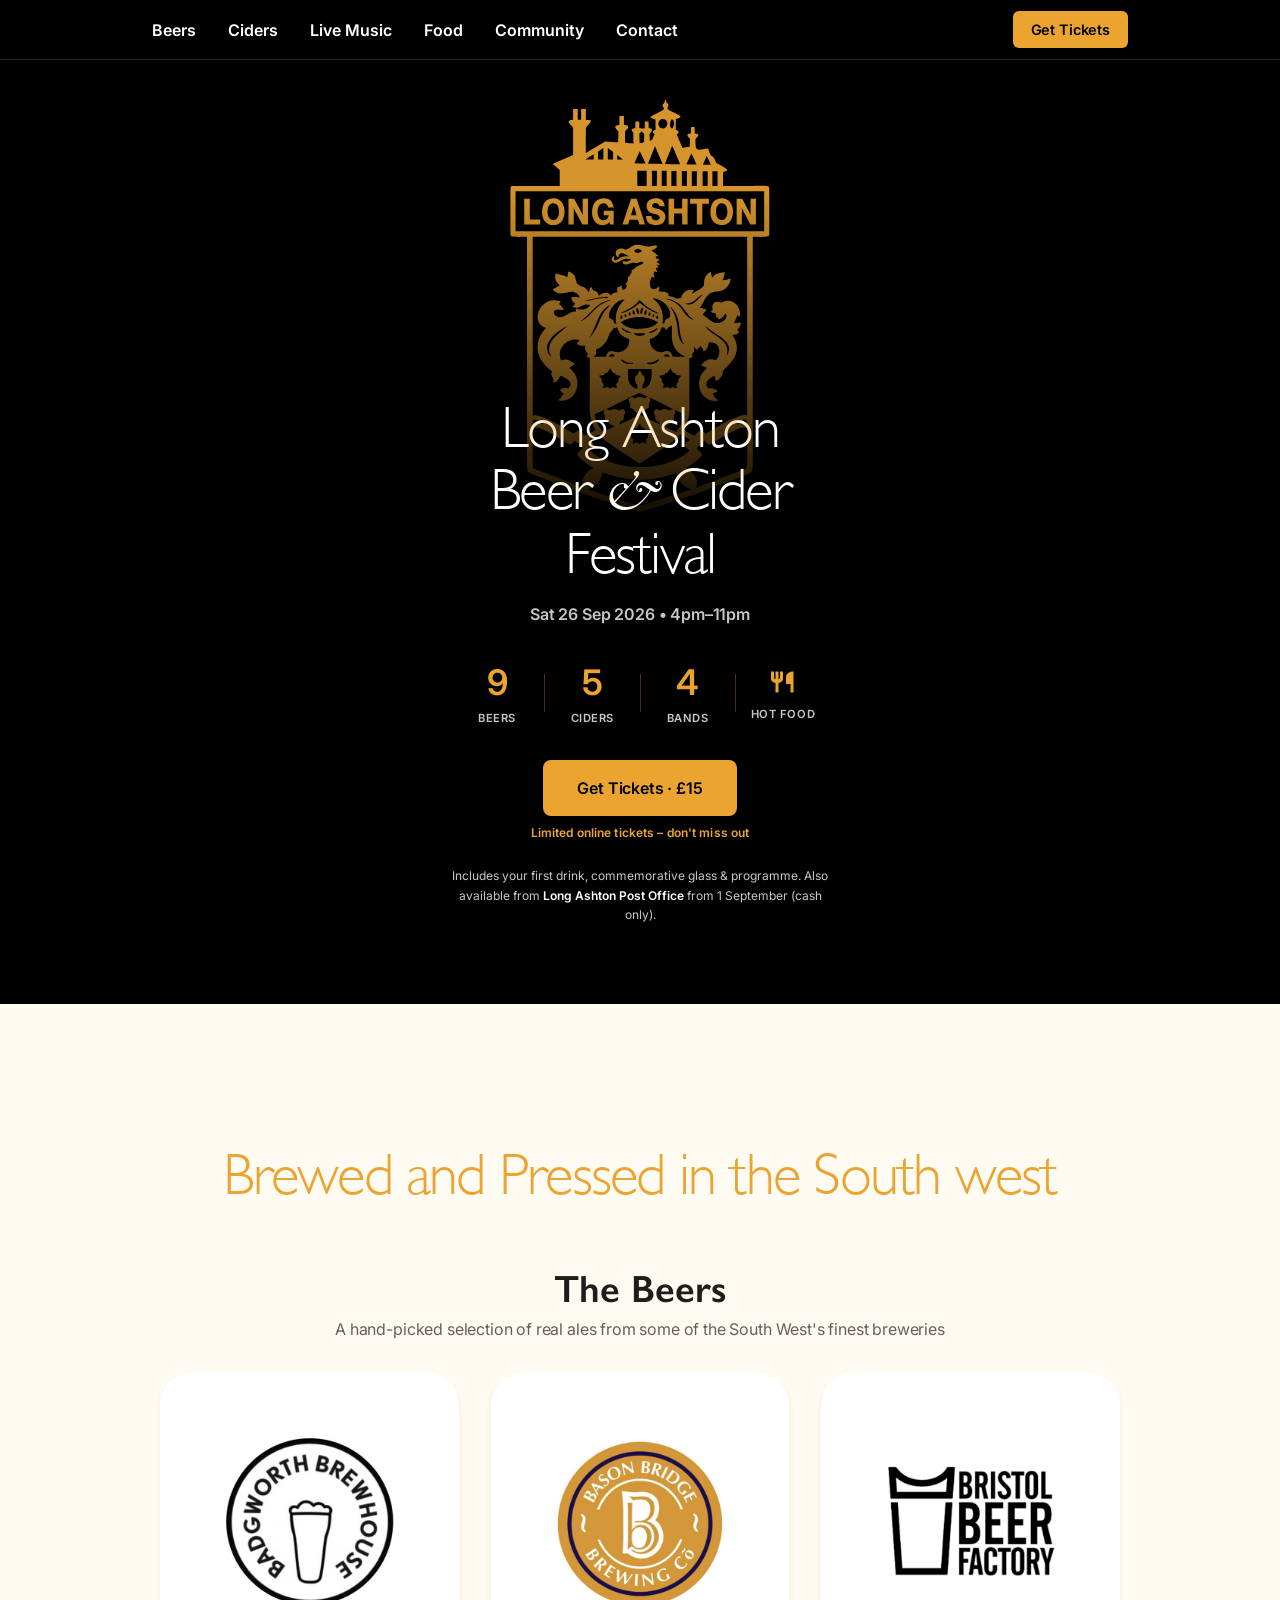
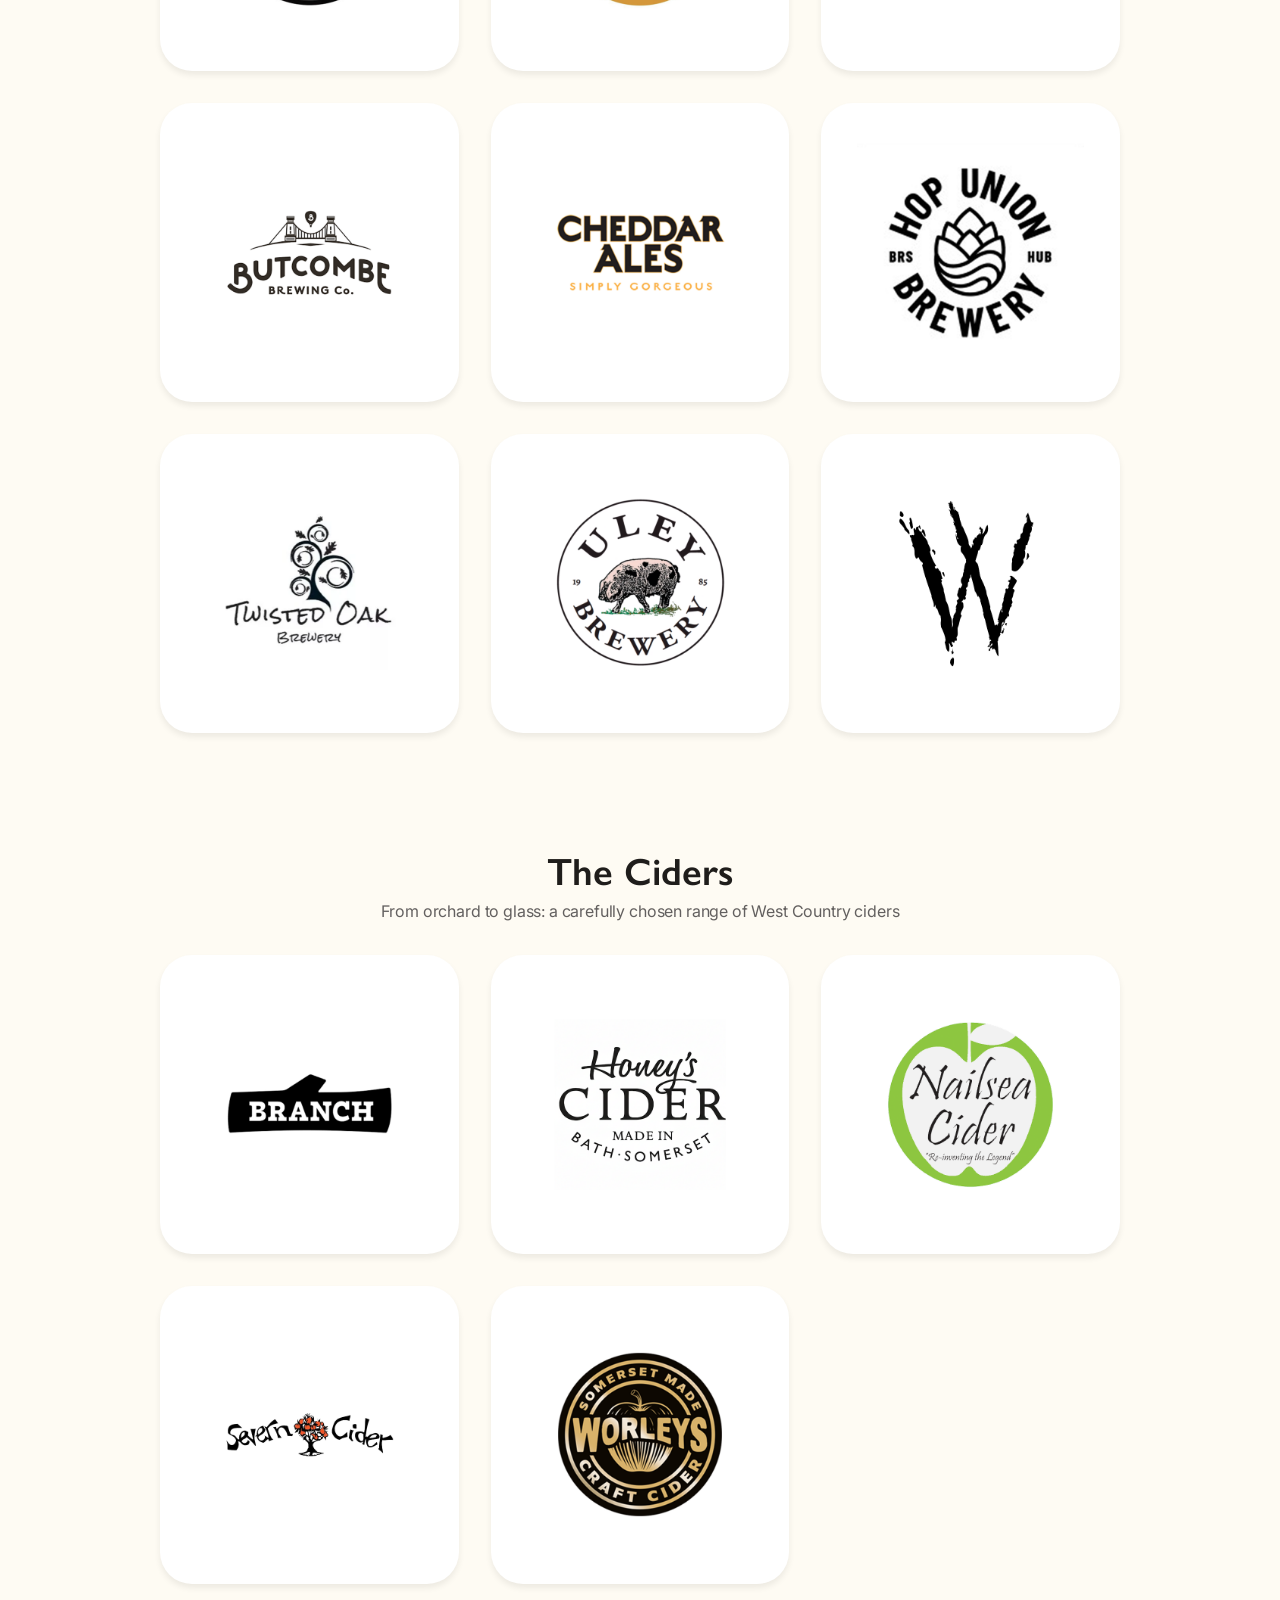
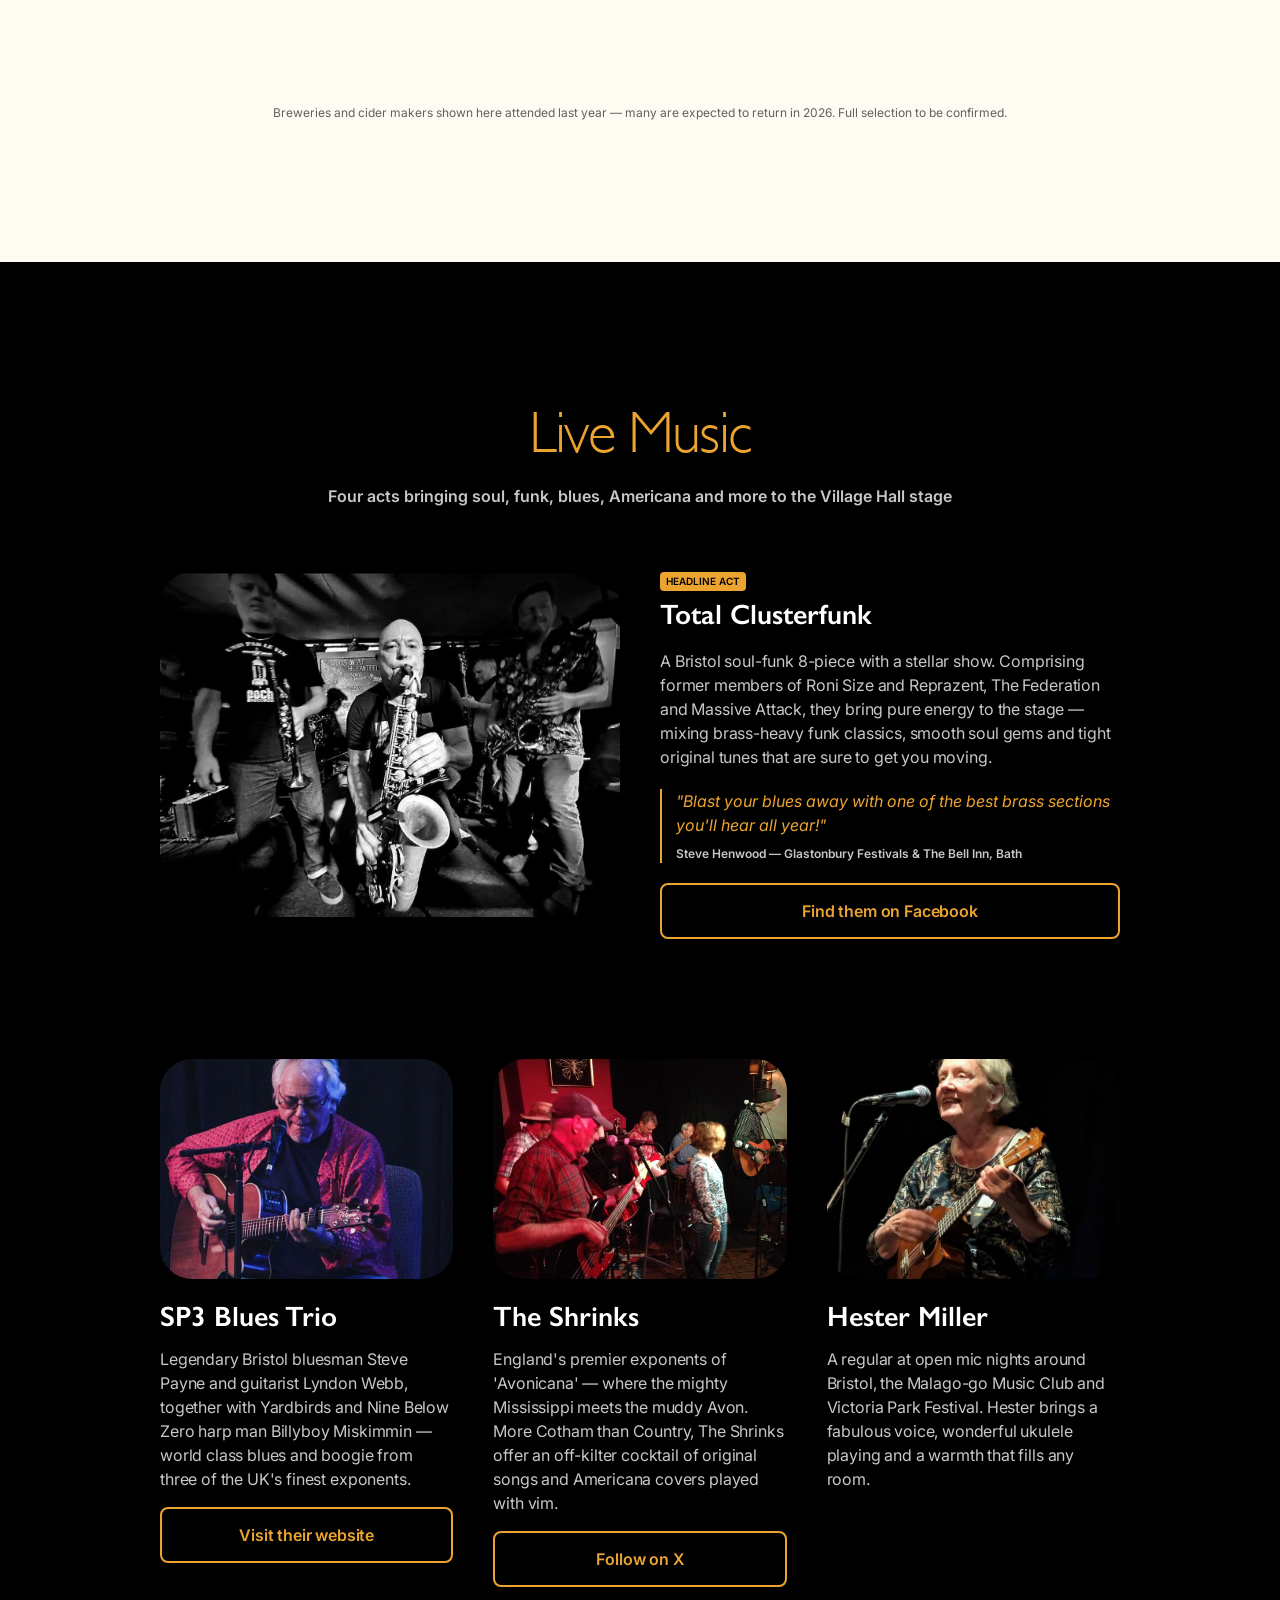
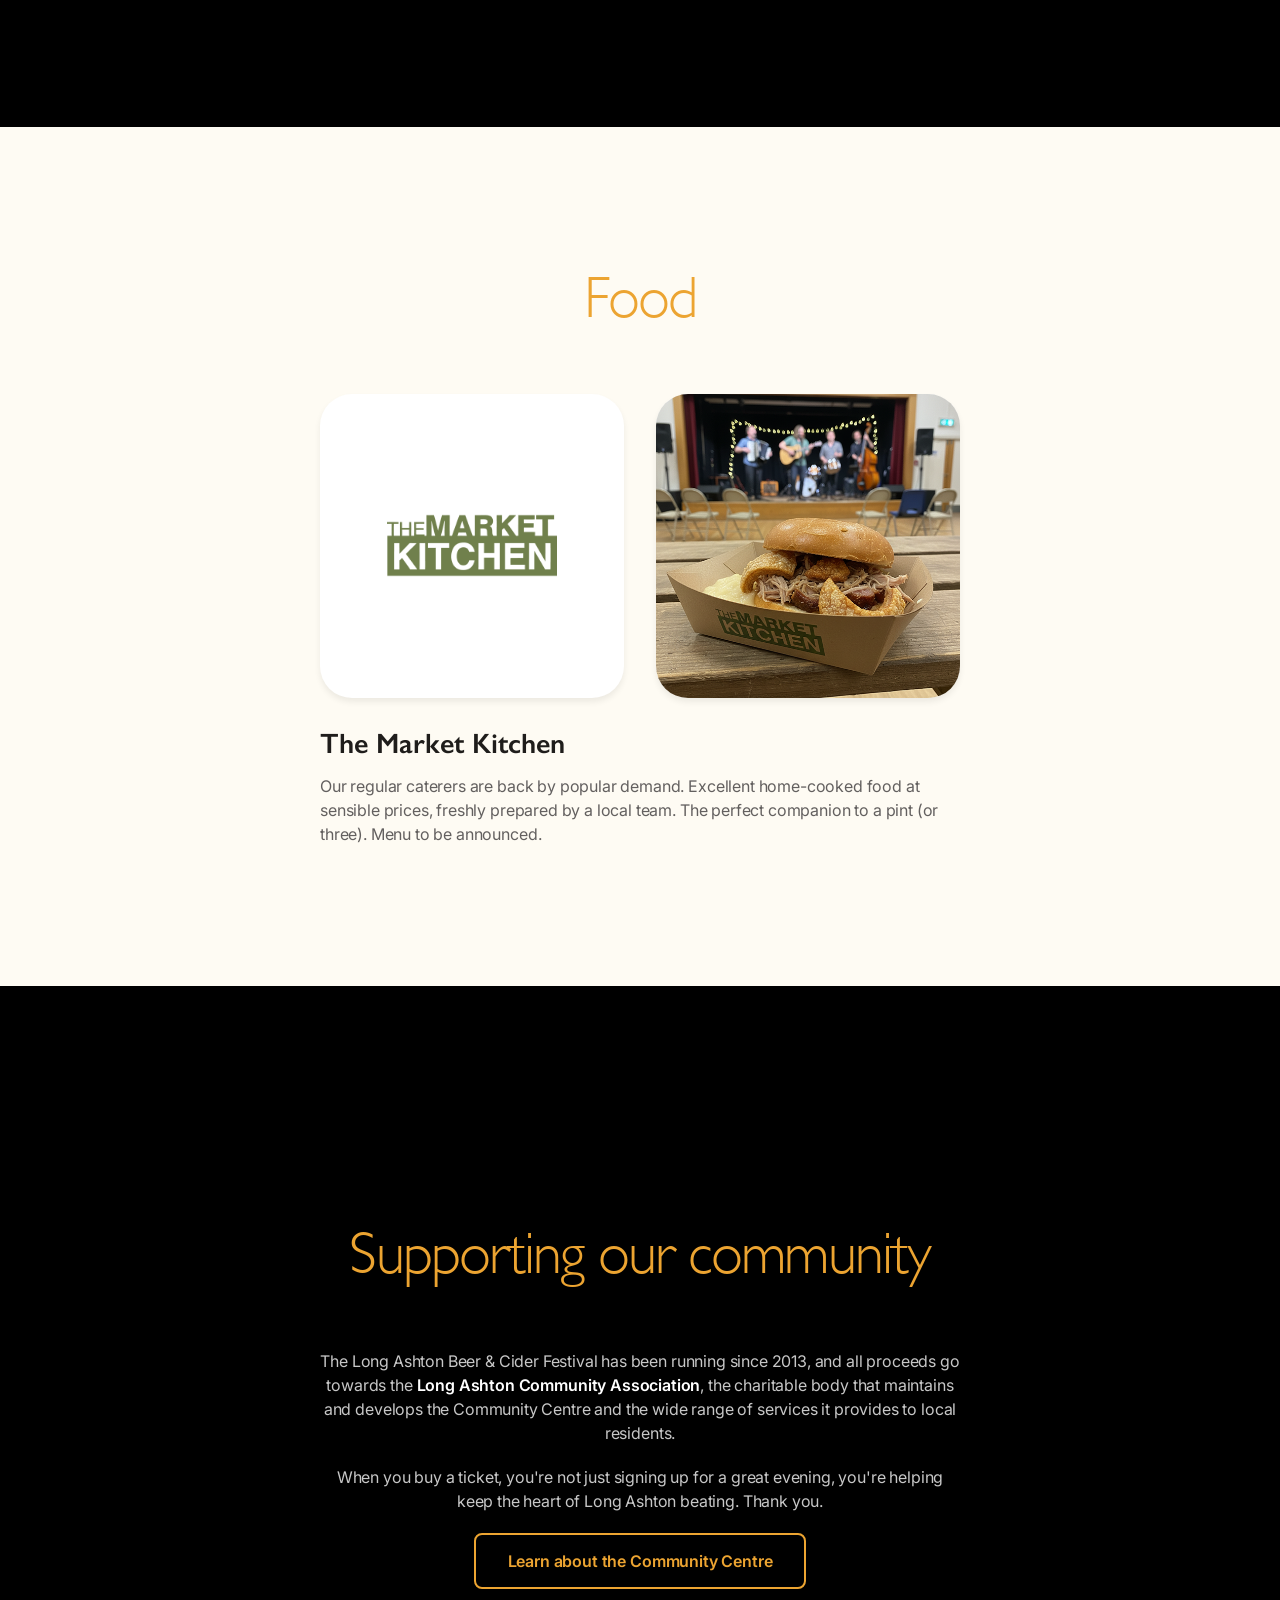
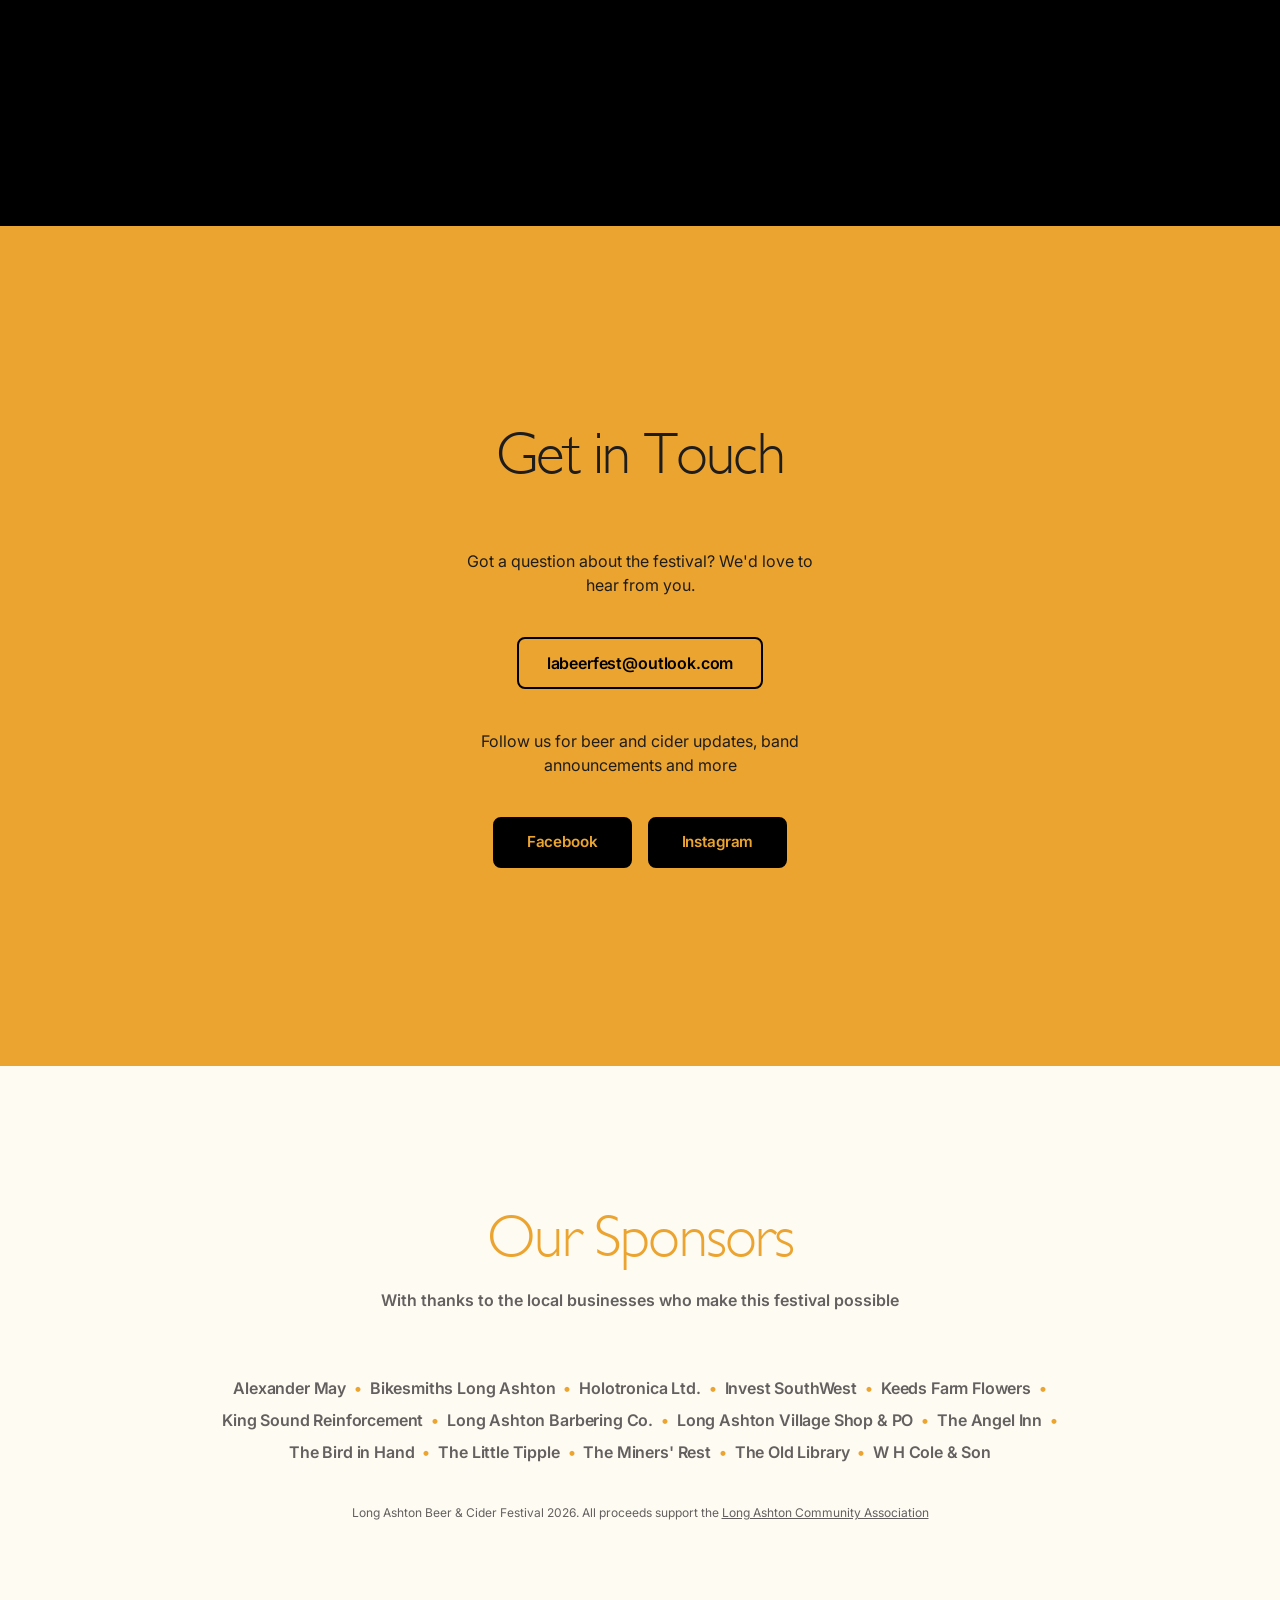
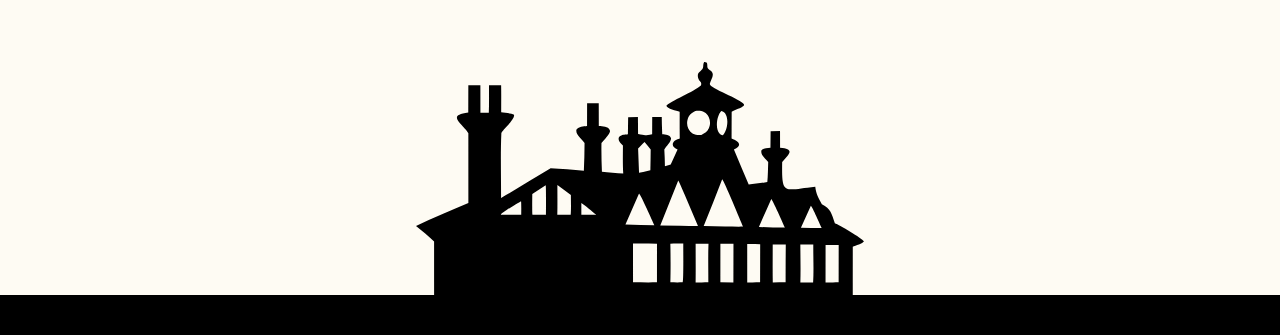
==== index.html @ d4f99add "Put date before time in hero NO-JIRA" ====
<!DOCTYPE html>
<html lang="en">
<head>
  <meta charset="UTF-8">
  <meta name="viewport" content="width=device-width, initial-scale=1.0">
  <meta name="description" content="The 13th Annual Long Ashton Beer & Cider Festival. Saturday 26 September 2026, Long Ashton Village Hall. Live music, real ales, craft ciders and great food.">
  <meta property="og:title" content="Long Ashton Beer & Cider Festival 2026">
  <meta property="og:description" content="13th annual festival of real ale, craft cider, live music and food. Saturday 26 September 2026, Long Ashton Village Hall.">
  <meta property="og:image" content="assets/tall-pint.png">
  <title>Long Ashton Beer &amp; Cider Festival 2026</title>
  <link rel="preconnect" href="https://fonts.googleapis.com">
  <link rel="preconnect" href="https://fonts.gstatic.com" crossorigin>
  <link href="https://fonts.googleapis.com/css2?family=Inter:wght@400;600&display=swap" rel="stylesheet">
  <link rel="stylesheet" href="style.css">
  <!-- Google Analytics -->
  <script async src="https://www.googletagmanager.com/gtag/js?id=G-SJZX6BD2B6"></script>
  <script>
    window.dataLayer = window.dataLayer || [];
    function gtag(){dataLayer.push(arguments);}
    gtag('js', new Date());
    gtag('config', 'G-SJZX6BD2B6');
  </script>
</head>
<body>

  <!-- ============================================================
       NAV
  ============================================================ -->
  <nav class="nav" id="nav">
    <div class="nav__inner">
      <button class="nav__toggle" id="navToggle" aria-label="Toggle navigation" aria-expanded="false">
        <span></span><span></span><span></span>
      </button>
      <ul class="nav__links" id="navLinks" role="list">
        <li><a href="#beers">Beers</a></li>
        <li><a href="#ciders">Ciders</a></li>
        <li><a href="#bands">Live Music</a></li>
        <li><a href="#food">Food</a></li>
        <li><a href="#community">Community</a></li>
        <li><a href="#contact">Contact</a></li>
      </ul>
      <a href="https://lacc.info/events/31/details" class="nav__cta" target="_blank" rel="noopener" onclick="gtag('event','buy_tickets',{location:'navigation'})">Get Tickets</a>
    </div>
  </nav>

  <!-- ============================================================
       HERO
  ============================================================ -->
  <section class="hero" id="top">
    <div class="hero__inner">
      <img src="assets/village-crest.svg" alt="" class="hero__crest" aria-hidden="true">
      <div class="hero__body">
        <h1 class="hero__title">Long Ashton<br>Beer&nbsp;<span class="hero__amp">&amp;</span>&nbsp;Cider<br>Festival</h1>
        <p class="hero__date">Sat 26 Sep 2026 &bull; 4pm–11pm</p>
        <div class="hero__stats" aria-label="Festival highlights">
          <a href="#beers" class="hero__stat">
            <span class="hero__stat-value">9</span>
            <span class="hero__stat-label">BEERS</span>
          </a>
          <div class="hero__stat-divider" aria-hidden="true"></div>
          <a href="#ciders" class="hero__stat">
            <span class="hero__stat-value">5</span>
            <span class="hero__stat-label">CIDERS</span>
          </a>
          <div class="hero__stat-divider" aria-hidden="true"></div>
          <a href="#bands" class="hero__stat">
            <span class="hero__stat-value">4</span>
            <span class="hero__stat-label">BANDS</span>
          </a>
          <div class="hero__stat-divider" aria-hidden="true"></div>
          <a href="#food" class="hero__stat">
            <img src="assets/food-icon.png" class="hero__stat-icon" alt="" aria-hidden="true">
            <span class="hero__stat-label">HOT FOOD</span>
          </a>
        </div>
        <div class="hero__cta-group">
          <a href="https://lacc.info/events/31/details" class="btn btn--primary" target="_blank" rel="noopener" onclick="gtag('event','buy_tickets',{location:'hero'})">Get Tickets &middot; &pound;15</a>
          <p class="hero__scarcity">Limited online tickets &ndash; don't miss out</p>
        </div>
        <p class="hero__small">Includes your first drink, commemorative glass &amp; programme. Also available from <strong>Long Ashton Post Office</strong> from 1 September (cash only).</p>
      </div>
    </div>
  </section>

  <!-- ============================================================
       BEERS & CIDERS (one visual block, two nav targets)
  ============================================================ -->
  <section class="section section--light" id="beers">
    <div class="container">
      <h2 class="section__display">Brewed and Pressed in the South west</h2>

      <div class="producer-group">
        <div class="producer-group__header">
          <h3 class="section__heading">The Beers</h3>
          <p class="section__subtext">A hand-picked selection of real ales from some of the South West's finest breweries</p>
        </div>
        <div class="beverage-grid">
          <a class="beverage-card" href="https://badgworthbrewhouse.com" target="_blank" rel="noopener">
            <img src="assets/logos/badgeworth.png" alt="Badgworth Brewhouse">
          </a>
          <a class="beverage-card" href="https://www.facebook.com/BasonBridgeBrewery/?locale=en_GB" target="_blank" rel="noopener">
            <img src="assets/logos/bason-bridge.png" alt="Bason Bridge Brewing Co">
          </a>
          <a class="beverage-card" href="https://www.bristolbeerfactory.co.uk" target="_blank" rel="noopener">
            <img src="assets/logos/bristol-beer-factory.png" alt="Bristol Beer Factory">
          </a>
          <a class="beverage-card" href="https://www.butcombe.com" target="_blank" rel="noopener">
            <img src="assets/logos/butcombe.png" alt="Butcombe Brewing Co">
          </a>
          <a class="beverage-card" href="https://www.cheddarales.co.uk" target="_blank" rel="noopener">
            <img src="assets/logos/cheddar-ales.png" alt="Cheddar Ales">
          </a>
          <a class="beverage-card" href="https://www.hopunionbrewery.co.uk" target="_blank" rel="noopener">
            <img src="assets/logos/hop-union.png" alt="Hop Union Brewery">
          </a>
          <a class="beverage-card" href="https://www.twistedoakbrewery.co.uk" target="_blank" rel="noopener">
            <img src="assets/logos/twisted-oak.png" alt="Twisted Oak Brewery">
          </a>
          <a class="beverage-card" href="https://www.uleybrewery.com" target="_blank" rel="noopener">
            <img src="assets/logos/uley-brewery.png" alt="Uley Brewery">
          </a>
          <a class="beverage-card" href="https://www.wookeyale.co.uk" target="_blank" rel="noopener">
            <img src="assets/logos/wookey-holes.png" alt="Wookey Brewing Co">
          </a>
        </div>
      </div>

      <div class="producer-group" id="ciders">
        <div class="producer-group__header">
          <h3 class="section__heading">The Ciders</h3>
          <p class="section__subtext">From orchard to glass: a carefully chosen range of West Country ciders</p>
        </div>
        <div class="beverage-grid">
          <a class="beverage-card" href="https://www.branchcider.com" target="_blank" rel="noopener">
            <img src="assets/logos/branch.png" alt="Branch Cider">
          </a>
          <a class="beverage-card" href="https://www.honeyscider.co.uk" target="_blank" rel="noopener">
            <img src="assets/logos/honeys.png" alt="Honey's Cider">
          </a>
          <a class="beverage-card" href="https://www.nailseacider.co.uk" target="_blank" rel="noopener">
            <img src="assets/logos/nailsea.png" alt="Nailsea Cider">
          </a>
          <a class="beverage-card" href="https://www.severncider.com" target="_blank" rel="noopener">
            <img src="assets/logos/severn.png" alt="Severn Cider">
          </a>
          <a class="beverage-card" href="https://www.worleyscider.co.uk" target="_blank" rel="noopener">
            <img src="assets/logos/worleys.png" alt="Worley's Cider">
          </a>
        </div>
      </div>

      <p class="section__note">Breweries and cider makers shown here attended last year — many are expected to return in 2026. Full selection to be confirmed.</p>
    </div>
  </section>

  <!-- ============================================================
       LIVE MUSIC
  ============================================================ -->
  <section class="section section--dark" id="bands">
    <div class="container">
      <h2 class="section__display">Live Music</h2>
      <p class="section__subtitle">Four acts bringing soul, funk, blues, Americana and more to the Village Hall stage</p>

      <!-- Headline: Total Clusterfunk -->
      <article class="artist artist--headline">
        <div class="artist__image">
          <img src="assets/clusterphotos/IMG_3338.jpg" alt="Total Clusterfunk performing live" loading="eager">
        </div>
        <div class="artist__content">
          <div class="artist__header">
            <span class="artist__tag">Headline Act</span>
            <h3 class="artist__name">Total Clusterfunk</h3>
          </div>
          <p class="artist__bio">A Bristol soul-funk 8-piece with a stellar show. Comprising former members of Roni Size and Reprazent, The Federation and Massive Attack, they bring pure energy to the stage — mixing brass-heavy funk classics, smooth soul gems and tight original tunes that are sure to get you moving.</p>
          <blockquote class="artist__quote">
            <p>"Blast your blues away with one of the best brass sections you'll hear all year!"</p>
            <cite>Steve Henwood — Glastonbury Festivals &amp; The Bell Inn, Bath</cite>
          </blockquote>
          <a href="https://www.facebook.com/TherealClusterfunk/" class="btn btn--outline" target="_blank" rel="noopener">Find them on Facebook</a>
        </div>
      </article>

      <!-- Supporting acts -->
      <div class="artists-grid">

        <article class="artist">
          <div class="artist__image">
            <img src="assets/steve-payne.jpg" alt="Steve Payne performing live" loading="lazy">
          </div>
          <div class="artist__content">
            <h3 class="artist__name">SP3 Blues Trio</h3>
            <p class="artist__bio">Legendary Bristol bluesman Steve Payne and guitarist Lyndon Webb, together with Yardbirds and Nine Below Zero harp man Billyboy Miskimmin — world class blues and boogie from three of the UK's finest exponents.</p>
            <a href="https://spthree.co.uk" class="btn btn--outline" target="_blank" rel="noopener">Visit their website</a>
          </div>
        </article>

        <article class="artist">
          <div class="artist__image">
            <img src="assets/the-shrinks.jpg" alt="The Shrinks" loading="lazy">
          </div>
          <div class="artist__content">
            <h3 class="artist__name">The Shrinks</h3>
            <p class="artist__bio">England's premier exponents of 'Avonicana' — where the mighty Mississippi meets the muddy Avon. More Cotham than Country, The Shrinks offer an off-kilter cocktail of original songs and Americana covers played with vim.</p>
            <a href="https://x.com/Moredamnedlies" class="btn btn--outline" target="_blank" rel="noopener">Follow on X</a>
          </div>
        </article>

        <article class="artist">
          <div class="artist__image">
            <img src="assets/hester-miller.jpeg" alt="Hester Miller performing with her ukulele" loading="lazy">
          </div>
          <div class="artist__content">
            <h3 class="artist__name">Hester Miller</h3>
            <p class="artist__bio">A regular at open mic nights around Bristol, the Malago-go Music Club and Victoria Park Festival. Hester brings a fabulous voice, wonderful ukulele playing and a warmth that fills any room.</p>
          </div>
        </article>

      </div>
    </div>
  </section>

  <!-- ============================================================
       FOOD
  ============================================================ -->
  <section class="section section--light" id="food">
    <div class="container container--narrow">
      <h2 class="section__display">Food</h2>
      <div class="food-artist">
        <div class="food-artist__images">
          <a href="https://www.themarketkitchen.co.uk" class="beverage-card" target="_blank" rel="noopener" aria-label="Visit The Market Kitchen website">
            <img src="assets/market_kitchen.png" alt="The Market Kitchen">
          </a>
          <div class="beverage-card">
            <img src="assets/food-image.png" alt="Hot food from the Market Kitchen">
          </div>
        </div>
        <div class="food-artist__content">
          <h3 class="artist__name food-artist__name">The Market Kitchen</h3>
          <p class="artist__bio">Our regular caterers are back by popular demand. Excellent home-cooked food at sensible prices, freshly prepared by a local team. The perfect companion to a pint (or three). Menu to be announced.</p>
        </div>
      </div>
    </div>
  </section>

  <!-- ============================================================
       COMMUNITY
  ============================================================ -->
  <section class="section section--dark" id="community">
    <div class="container container--narrow">
      <h2 class="section__display">Supporting our community</h2>
      <div class="community-body">
        <p>The Long Ashton Beer &amp; Cider Festival has been running since 2013, and all proceeds go towards the <strong>Long Ashton Community Association</strong>, the charitable body that maintains and develops the Community Centre and the wide range of services it provides to local residents.</p>
        <p>When you buy a ticket, you're not just signing up for a great evening, you're helping keep the heart of Long Ashton beating. Thank you.</p>
        <a href="https://lacc.info" class="btn btn--outline" target="_blank" rel="noopener">Learn about the Community Centre</a>
      </div>
    </div>
  </section>

  <!-- ============================================================
       CONTACT
  ============================================================ -->
  <section class="section section--amber" id="contact">
    <div class="container container--narrow">
      <h2 class="section__display section__display--on-amber">Get in Touch</h2>
      <div class="contact-body">
        <p class="contact-cta">Got a question about the festival? We'd love to hear from you.</p>
        <!-- TODO: Confirm whether contact@labf.org.uk or labeerfest@outlook.com is correct -->
        <a href="mailto:labeerfest@outlook.com" class="btn btn--contact-email">labeerfest@outlook.com</a>
        <p class="contact-cta">Follow us for beer and cider updates, band announcements and more</p>
        <div class="social-links">
          <a href="https://www.facebook.com/LongAshtonBCF" class="btn btn--social" target="_blank" rel="noopener">Facebook</a>
          <a href="https://www.instagram.com/longashtonbcf/" class="btn btn--social" target="_blank" rel="noopener">Instagram</a>
        </div>
      </div>
    </div>
  </section>

  <!-- ============================================================
       SPONSORS
  ============================================================ -->
  <section class="section section--light" id="sponsors">
    <div class="container">
      <h2 class="section__display section__display--dark">Our Sponsors</h2>
      <p class="section__subtitle section__subtitle--dark">With thanks to the local businesses who make this festival possible</p>
      <div class="sponsors-flow" role="list">
        <a href="https://alexandermay.co.uk" target="_blank" rel="noopener" role="listitem">Alexander May</a>
        <span class="sponsors-dot" aria-hidden="true">&bull;</span>
        <a href="https://bristolbikesmiths.com" target="_blank" rel="noopener" role="listitem">Bikesmiths Long Ashton</a>
        <span class="sponsors-dot" aria-hidden="true">&bull;</span>
        <a href="https://holotronica.com" target="_blank" rel="noopener" role="listitem">Holotronica Ltd.</a>
        <span class="sponsors-dot" aria-hidden="true">&bull;</span>
        <a href="https://investsouthwest.co.uk" target="_blank" rel="noopener" role="listitem">Invest SouthWest</a>
        <span class="sponsors-dot" aria-hidden="true">&bull;</span>
        <a href="https://keedsfarmflowers.co.uk" target="_blank" rel="noopener" role="listitem">Keeds Farm Flowers</a>
        <span class="sponsors-dot" aria-hidden="true">&bull;</span>
        <a href="https://kingsr.com" target="_blank" rel="noopener" role="listitem">King Sound Reinforcement</a>
        <span class="sponsors-dot" aria-hidden="true">&bull;</span>
        <a href="https://longashtonbarbering.co.uk" target="_blank" rel="noopener" role="listitem">Long Ashton Barbering Co.</a>
        <span class="sponsors-dot" aria-hidden="true">&bull;</span>
        <a href="https://longashtonpostoffice.co.uk" target="_blank" rel="noopener" role="listitem">Long Ashton Village Shop &amp; PO</a>
        <span class="sponsors-dot" aria-hidden="true">&bull;</span>
        <a href="https://theangelinn-longashton.co.uk" target="_blank" rel="noopener" role="listitem">The Angel Inn</a>
        <span class="sponsors-dot" aria-hidden="true">&bull;</span>
        <a href="https://thebirdinla.co.uk" target="_blank" rel="noopener" role="listitem">The Bird in Hand</a>
        <span class="sponsors-dot" aria-hidden="true">&bull;</span>
        <a href="https://littletipple.co.uk" target="_blank" rel="noopener" role="listitem">The Little Tipple</a>
        <span class="sponsors-dot" aria-hidden="true">&bull;</span>
        <span role="listitem">The Miners' Rest</span>
        <span class="sponsors-dot" aria-hidden="true">&bull;</span>
        <a href="https://theoldlibraryinla.co.uk" target="_blank" rel="noopener" role="listitem">The Old Library</a>
        <span class="sponsors-dot" aria-hidden="true">&bull;</span>
        <a href="https://whcole.co.uk" target="_blank" rel="noopener" role="listitem">W H Cole &amp; Son</a>
      </div>
      <p class="sponsors-credit">Long Ashton Beer &amp; Cider Festival 2026. All proceeds support the <a href="https://lacc.info" target="_blank" rel="noopener">Long Ashton Community Association</a></p>
    </div>
  </section>

  <!-- ============================================================
       FOOTER
  ============================================================ -->
  <footer class="site-footer">
    <img src="assets/village-footer.svg" alt="" class="site-footer__crest" aria-hidden="true">
    <div class="site-footer__bar"></div>
  </footer>

  <script src="script.js"></script>
</body>
</html>
---- style.css ----
/* ============================================================
   FONTS
============================================================ */
@font-face {
  font-family: 'Gill Sans';
  src: url('assets/GillSans-Light.woff2') format('woff2');
  font-weight: 300;
  font-style: normal;
  font-display: swap;
}

@font-face {
  font-family: 'Gill Sans';
  src: url('assets/GillSans-SemiBold.woff2') format('woff2');
  font-weight: 600;
  font-style: normal;
  font-display: swap;
}

@font-face {
  font-family: 'Garamond';
  src: url('assets/Garamond-Italic.woff2') format('woff2');
  font-weight: normal;
  font-style: italic;
  font-display: swap;
}

/* ============================================================
   TOKENS
============================================================ */
:root {
  --black:           #000000;
  --cream:           #FEFBF3;
  --amber:           #ECA431;
  --amber-dark:      #C8880F;
  --amber-border:    rgba(236, 164, 49, 0.3);

  --on-black:        #ffffff;
  --on-black-muted:  #C7C7C7;
  --on-cream:        #1F1D1B;
  --on-cream-muted:  #63605F;

  --font-display:    'Gill Sans', 'Gill Sans MT', Calibri, sans-serif;
  --font-body:       'Inter', system-ui, -apple-system, sans-serif;

  --nav-h:           60px;
  --max-w:           960px;
  --radius-card:     2rem;
  --shadow-card:     0 4px 6px rgba(0, 0, 0, 0.07);
  --transition:      0.18s ease;
}

/* ============================================================
   RESET & BASE
============================================================ */
*, *::before, *::after { box-sizing: border-box; margin: 0; padding: 0; }

html {
  scroll-behavior: smooth;
  scroll-padding-top: var(--nav-h);
}

body {
  font-family: var(--font-body);
  font-size: 1rem;
  line-height: 1.5;
  color: var(--on-cream);
  background: var(--black);
  -webkit-font-smoothing: antialiased;
}

img { display: block; max-width: 100%; }
a { color: inherit; text-decoration: none; }
ul { list-style: none; }

/* ============================================================
   NAV
============================================================ */
.nav {
  position: sticky;
  top: 0;
  z-index: 100;
  height: var(--nav-h);
  background: var(--black);
  border-bottom: 1px solid rgba(236, 164, 49, 0.2);
  transition: border-color var(--transition);
}

.nav__inner {
  display: flex;
  align-items: center;
  justify-content: space-between;
  height: 100%;
  max-width: calc(var(--max-w) + 4rem);
  margin: 0 auto;
  padding: 0 1.5rem;
  gap: 1rem;
}

/* Links */
.nav__links {
  display: none;
  flex-direction: column;
  position: absolute;
  top: var(--nav-h);
  left: 0;
  right: 0;
  background: var(--black);
  padding: 1.5rem;
  gap: 1.5rem;
  border-bottom: 1px solid var(--amber-border);
}

.nav__links.is-open { display: flex; }

.nav__links a {
  font-size: 1.1rem;
  font-weight: 600;
  color: var(--on-black);
  transition: color var(--transition);
}

.nav__links a:hover,
.nav__links a.is-active { color: var(--amber); }

/* CTA button */
.nav__cta {
  background: var(--amber);
  color: var(--black);
  padding: 6px 14px;
  border-radius: 6px;
  font-size: 0.85rem;
  font-weight: 600;
  letter-spacing: -0.01em;
  white-space: nowrap;
  transition: background var(--transition);
  flex-shrink: 0;
}

.nav__cta:hover { background: var(--amber-dark); }

/* Hamburger */
.nav__toggle {
  display: flex;
  flex-direction: column;
  justify-content: center;
  gap: 5px;
  background: none;
  border: none;
  cursor: pointer;
  padding: 6px;
  border-radius: 4px;
}

.nav__toggle span {
  display: block;
  width: 22px;
  height: 2px;
  background: var(--on-black);
  border-radius: 1px;
  transition: transform var(--transition), opacity var(--transition);
}

.nav__toggle.is-open span:nth-child(1) { transform: translateY(7px) rotate(45deg); }
.nav__toggle.is-open span:nth-child(2) { opacity: 0; }
.nav__toggle.is-open span:nth-child(3) { transform: translateY(-7px) rotate(-45deg); }

/* Desktop nav */
@media (min-width: 900px) {
  .nav__toggle { display: none; }

  .nav__links {
    display: flex;
    flex-direction: row;
    position: static;
    background: none;
    padding: 0;
    gap: 2rem;
    border: none;
  }

  .nav__links a { font-size: 1rem; }

  .nav__cta {
    padding: 8px 18px;
    font-size: 0.9rem;
  }
}

/* ============================================================
   HERO
============================================================ */
.hero {
  background: var(--black);
  padding: 0 1.5rem 5rem;
  text-align: center;
  min-height: calc(100vh - var(--nav-h));
  display: flex;
  flex-direction: column;
  justify-content: center;
}

.hero__inner {
  display: flex;
  flex-direction: column;
  align-items: center;
  max-width: 480px;
  margin: 0 auto;
}

.hero__crest {
  width: 180px;
  margin-top: 40px;
  margin-bottom: -100px;
  position: relative;
  z-index: 1;
  flex-shrink: 0;
}

.hero__body {
  display: flex;
  flex-direction: column;
  align-items: center;
  gap: 1.5rem;
  width: 100%;
}

.hero__title {
  font-family: var(--font-display);
  font-weight: 300;
  font-size: clamp(2.8rem, 10vw, 3.7rem);
  line-height: 1.05;
  letter-spacing: -0.03em;
  color: var(--on-black);
}

.hero__amp {
  font-family: 'Garamond', Georgia, serif;
  font-style: italic;
  font-weight: normal;
}

.hero__date {
  font-size: 1rem;
  font-weight: 600;
  color: var(--on-black-muted);
  letter-spacing: -0.01em;
  margin-top: -0.5rem;
}

/* Stats row */
.hero__stats {
  display: flex;
  align-items: center;
  justify-content: center;
  gap: 0;
  width: 100%;
  padding: 0.625rem 0;
}

.hero__stat {
  display: flex;
  flex-direction: column;
  align-items: center;
  gap: 6px;
  flex: 1;
  min-width: 0;
  text-decoration: none;
  transition: transform var(--transition);
}

.hero__stat:hover { transform: translateY(-3px); }
.hero__stat:hover .hero__stat-label { color: var(--on-black); }

.hero__stat-value {
  font-size: 2rem;
  font-weight: 600;
  color: var(--amber);
  line-height: 1.25;
  letter-spacing: -0.02em;
}

.hero__stat-icon {
  width: 36px;
  height: 36px;
  padding: 4px 0;
  color: var(--amber);
}

.hero__stat-label {
  font-size: 0.7rem;
  font-weight: 600;
  color: var(--on-black-muted);
  letter-spacing: 0.05em;
}

.hero__stat-divider {
  width: 1px;
  height: 38px;
  background: var(--amber);
  opacity: 0.3;
  flex-shrink: 0;
}

/* CTA */
.hero__cta-group {
  display: flex;
  flex-direction: column;
  align-items: center;
  gap: 0.5rem;
  width: 100%;
}

.hero__scarcity {
  font-size: 0.75rem;
  font-weight: 600;
  color: var(--amber);
  letter-spacing: 0.01em;
}

.hero__small {
  font-size: 0.75rem;
  color: var(--on-black-muted);
  line-height: 1.6;
  max-width: 380px;
  text-align: center;
}

.hero__small strong { font-weight: 600; color: var(--on-black); }

@media (min-width: 480px) {
  .hero__crest { width: 260px; margin-bottom: -115px; }
  .hero__stat-value { font-size: 2.2rem; }
}

/* ============================================================
   SHARED SECTION LAYOUT
============================================================ */
.section {
  padding: 5rem 1.5rem;
}

@media (min-width: 900px) {
  .section { padding: 8.75rem 2rem; }
}

.section--light { background: var(--cream); color: var(--on-cream); }
.section--dark  { background: var(--black); color: var(--on-black); }
.section--amber { background: var(--amber); color: var(--on-cream); }

.container {
  max-width: var(--max-w);
  margin: 0 auto;
}

.container--narrow {
  max-width: 640px;
  margin: 0 auto;
}

@media (min-width: 900px) {
  /* section desktop padding set above at the .section rule */
}

/* ============================================================
   TYPOGRAPHY HELPERS
============================================================ */

/* Amber Gill Sans Light — for section display headings on dark bg */
.section__display {
  font-family: var(--font-display);
  font-weight: 300;
  font-size: clamp(2rem, 6vw, 3.7rem);
  line-height: 1.05;
  letter-spacing: -0.03em;
  color: var(--amber);
  text-align: center;
  margin-bottom: 4rem; /* 64px when standalone */
}

/* When a subtitle immediately follows, close the gap to 20px */
.section__display:has(+ .section__subtitle) {
  margin-bottom: 1.25rem;
}

/* Dark variant (on cream bg) */
.section__display--dark {
  color: var(--amber);
}

/* On amber background — use dark text not amber */
.section__display--on-amber {
  color: var(--on-cream);
}

/* Gill Sans SemiBold section heading */
.section__heading {
  font-family: var(--font-display);
  font-weight: 600;
  font-size: clamp(1.6rem, 3vw, 2.5rem);
  line-height: 1;
  color: var(--on-cream);
  text-align: center;
}

.section--dark .section__heading { color: var(--on-black); }

/* Body subtitle under display heading */
.section__subtitle {
  font-size: 1rem;
  font-weight: 600;
  color: var(--on-black-muted);
  text-align: center;
  margin-top: 0;
  margin-bottom: 4rem; /* 64px to content */
}

.section__subtitle--dark {
  color: var(--on-cream-muted);
}

/* Subtext under section heading */
.section__subtext {
  font-size: 1rem;
  color: var(--on-cream-muted);
  line-height: 1.5;
  letter-spacing: -0.01em;
  text-align: center;
}

/* Disclaimer note */
.section__note {
  font-size: 0.75rem;
  color: var(--on-cream-muted);
  text-align: center;
  margin-top: 0;
}

/* ============================================================
   BUTTONS
============================================================ */
.btn {
  display: inline-flex;
  align-items: center;
  justify-content: center;
  padding: 0.875rem 2rem;
  border-radius: 0.5rem;
  font-family: var(--font-body);
  font-size: 1rem;
  font-weight: 600;
  letter-spacing: -0.01em;
  cursor: pointer;
  transition: background var(--transition), color var(--transition), border-color var(--transition);
  white-space: nowrap;
  text-decoration: none;
}

.btn--primary {
  background: var(--amber);
  color: var(--black);
  border: 2px solid var(--amber);
}

.btn--primary:hover {
  background: var(--amber-dark);
  border-color: var(--amber-dark);
}

.btn--outline {
  background: transparent;
  color: var(--amber);
  border: 2px solid var(--amber);
}

.btn--outline:hover {
  background: rgba(236, 164, 49, 0.1);
}

/* ============================================================
   BEVERAGE CARDS
============================================================ */
.beverage-card {
  display: block;
  background: #fff;
  border-radius: var(--radius-card);
  box-shadow: var(--shadow-card);
  overflow: hidden;
  aspect-ratio: 1 / 1;
  transition: box-shadow var(--transition), transform var(--transition);
}

a.beverage-card:hover {
  box-shadow: 0 8px 20px rgba(0, 0, 0, 0.12);
  transform: translateY(-2px);
}

.beverage-card img {
  width: 100%;
  height: 100%;
  object-fit: contain;
  padding: 12%;
}

/* ============================================================
   BEERS & CIDERS
============================================================ */
.producer-group {
  display: flex;
  flex-direction: column;
  gap: 2rem;
  margin-bottom: 7.5rem;
}

.producer-group__header {
  display: flex;
  flex-direction: column;
  gap: 0.5rem;
}

.beverage-grid {
  display: grid;
  grid-template-columns: repeat(2, 1fr);
  gap: 1.25rem;
}

@media (min-width: 600px) {
  .beverage-grid {
    grid-template-columns: repeat(3, 1fr);
    gap: 2rem;
  }
}

/* ============================================================
   ARTIST (BANDS + FOOD)
============================================================ */
.artist__name {
  font-family: var(--font-display);
  font-weight: 600;
  font-size: clamp(1.25rem, 2.5vw, 1.75rem);
  line-height: 1;
  color: var(--on-black);
}

.artist__bio {
  font-size: 1rem;
  color: var(--on-black-muted);
  line-height: 1.5;
  letter-spacing: -0.01em;
}

.artist__quote {
  border-left: 2px solid var(--amber);
  padding-left: 0.875rem;
  display: flex;
  flex-direction: column;
  gap: 0.5rem;
}

.artist__quote p {
  font-style: italic;
  color: var(--amber);
  font-size: 1rem;
  line-height: 1.5;
}

.artist__quote cite {
  font-style: normal;
  font-size: 0.75rem;
  font-weight: 600;
  color: var(--on-black-muted);
}

/* Artist image */
.artist__image {
  border-radius: var(--radius-card);
  overflow: hidden;
  aspect-ratio: 4 / 3;
}

.artist__image img {
  width: 100%;
  height: 100%;
  object-fit: cover;
}

/* ============================================================
   LIVE MUSIC
============================================================ */
.section--dark .section__subtitle { color: var(--on-black-muted); }

/* Headline act */
.artist--headline {
  display: flex;
  flex-direction: column;
  gap: 2rem;
  margin-bottom: 7.5rem;
}

.artist--headline .artist__content {
  display: flex;
  flex-direction: column;
  gap: 1.25rem;
}

.artist__header {
  display: flex;
  flex-direction: column;
  gap: 0.625rem;
}

.artist__tag {
  display: inline-block;
  align-self: flex-start;
  background: var(--amber);
  color: var(--black);
  font-size: 0.625rem;
  font-weight: 600;
  letter-spacing: 0.01px;
  padding: 2px 6px;
  border-radius: 4px;
  text-transform: uppercase;
}

/* Supporting acts grid */
.artists-grid {
  display: flex;
  flex-direction: column;
  gap: 3rem;
}

.artists-grid .artist {
  display: flex;
  flex-direction: column;
  gap: 1.5rem;
}

.artists-grid .artist__content {
  display: flex;
  flex-direction: column;
  gap: 1rem;
}

@media (min-width: 900px) {
  .artist--headline {
    flex-direction: row;
    align-items: flex-start;
    gap: 2.5rem;
  }

  .artist--headline .artist__image { flex: 1; }
  .artist--headline .artist__content { flex: 1; }

  .artists-grid {
    display: grid;
    grid-template-columns: repeat(3, 1fr);
    gap: 2.5rem;
  }

  .artists-grid .artist__image { aspect-ratio: 4 / 3; }
}

/* ============================================================
   FOOD
============================================================ */
.food-artist {
  display: flex;
  flex-direction: column;
  gap: 2rem;
}

.food-artist__images {
  display: grid;
  grid-template-columns: 1fr 1fr;
  gap: 1.25rem;
}

.food-artist__images .beverage-card {
  aspect-ratio: 1 / 1;
}

.food-artist__images .beverage-card img {
  object-fit: cover;
  padding: 0;
}

/* Logo card keeps padding */
.food-artist__images .beverage-card:first-child img {
  object-fit: contain;
  padding: 12%;
}

.food-artist__content {
  display: flex;
  flex-direction: column;
  gap: 1rem;
}

.food-artist__name { color: var(--on-cream); }

.section--light .artist__bio { color: var(--on-cream-muted); }
.section--light .artist__quote p { color: var(--amber); }
.section--light .artist__quote cite { color: var(--on-cream-muted); }

@media (min-width: 600px) {
  .food-artist__images { gap: 2rem; }
}

/* ============================================================
   COMMUNITY
============================================================ */
@media (min-width: 900px) {
  #community, #contact {
    min-height: calc(100vh - var(--nav-h));
    display: flex;
    align-items: center;
  }

  #community .container,
  #contact .container,
  #contact .container--narrow {
    width: 100%;
  }
}
.community-body {
  display: flex;
  flex-direction: column;
  align-items: center;
  gap: 1.25rem;
  text-align: center;
}

.community-body p {
  color: var(--on-black-muted);
  font-size: 1rem;
  line-height: 1.5;
  letter-spacing: -0.01em;
  max-width: 640px;
}

.community-body strong { color: var(--on-black); font-weight: 600; }

/* ============================================================
   CONTACT
============================================================ */
.contact-body {
  display: flex;
  flex-direction: column;
  align-items: center;
  gap: 2.5rem;
  text-align: center;
}

.contact-cta {
  font-size: 1rem;
  color: var(--on-cream);
  max-width: 36ch;
  text-align: center;
}

.btn--contact-email {
  display: inline-block;
  padding: 0.75rem 1.75rem;
  border: 2px solid var(--black);
  border-radius: 0.5rem;
  font-size: 1rem;
  font-weight: 600;
  color: var(--black);
  background: transparent;
  letter-spacing: -0.01em;
  transition: background var(--transition), color var(--transition);
}

.btn--contact-email:hover {
  background: var(--black);
  color: var(--amber);
}

.social-links {
  display: flex;
  gap: 1rem;
  flex-wrap: wrap;
  justify-content: center;
}

.btn--social {
  display: inline-block;
  padding: 0.75rem 2rem;
  background: var(--black);
  color: var(--amber);
  border: 2px solid var(--black);
  border-radius: 0.5rem;
  font-size: 0.95rem;
  font-weight: 600;
  transition: opacity var(--transition);
}

.btn--social:hover { opacity: 0.8; }

/* ============================================================
   SPONSORS
============================================================ */
.sponsors-flow {
  display: flex;
  flex-wrap: wrap;
  align-items: center;
  justify-content: center;
  gap: 0.5rem;
  font-size: 1rem;
  font-weight: 600;
  color: var(--on-cream-muted);
  letter-spacing: -0.01em;
  margin-bottom: 2.5rem;
}

.sponsors-flow a {
  color: var(--on-cream-muted);
  transition: color var(--transition);
}

.sponsors-flow a:hover { color: var(--amber); }

.sponsors-dot {
  color: var(--amber);
  font-size: 1rem;
  line-height: 1;
}

.sponsors-credit {
  font-size: 0.75rem;
  color: var(--on-cream-muted);
  text-align: center;
}

.sponsors-credit a {
  text-decoration: underline;
  color: var(--on-cream-muted);
  transition: color var(--transition);
}

.sponsors-credit a:hover { color: var(--amber); }

/* ============================================================
   FOOTER
============================================================ */
.site-footer {
  background: var(--cream);
  display: flex;
  flex-direction: column;
  align-items: center;
}

.site-footer__crest {
  width: 100%;
  max-width: 448px;
  height: auto;
  display: block;
  margin-bottom: -1px;
}

.site-footer__bar {
  background: var(--black);
  height: 40px;
  width: 100%;
}

/* ============================================================
   MOBILE OVERRIDES (< 900px)
============================================================ */
@media (max-width: 899px) {
  /* Constrain the footer village silhouette on small screens */
  .site-footer__crest { max-width: 65%; }

  /* Tighten the gap below section display headings */
  .section__display { margin-bottom: 2rem; }
  .section__display:has(+ .section__subtitle) { margin-bottom: 1.25rem; }
  .section__subtitle { margin-bottom: 2rem; }

  /* Reduce the large gaps between beers/ciders blocks and disclaimer */
  .producer-group { margin-bottom: 3rem; }

  /* Headline act gap should match the supporting acts gap on single column */
  .artist--headline { margin-bottom: 3rem; }
}
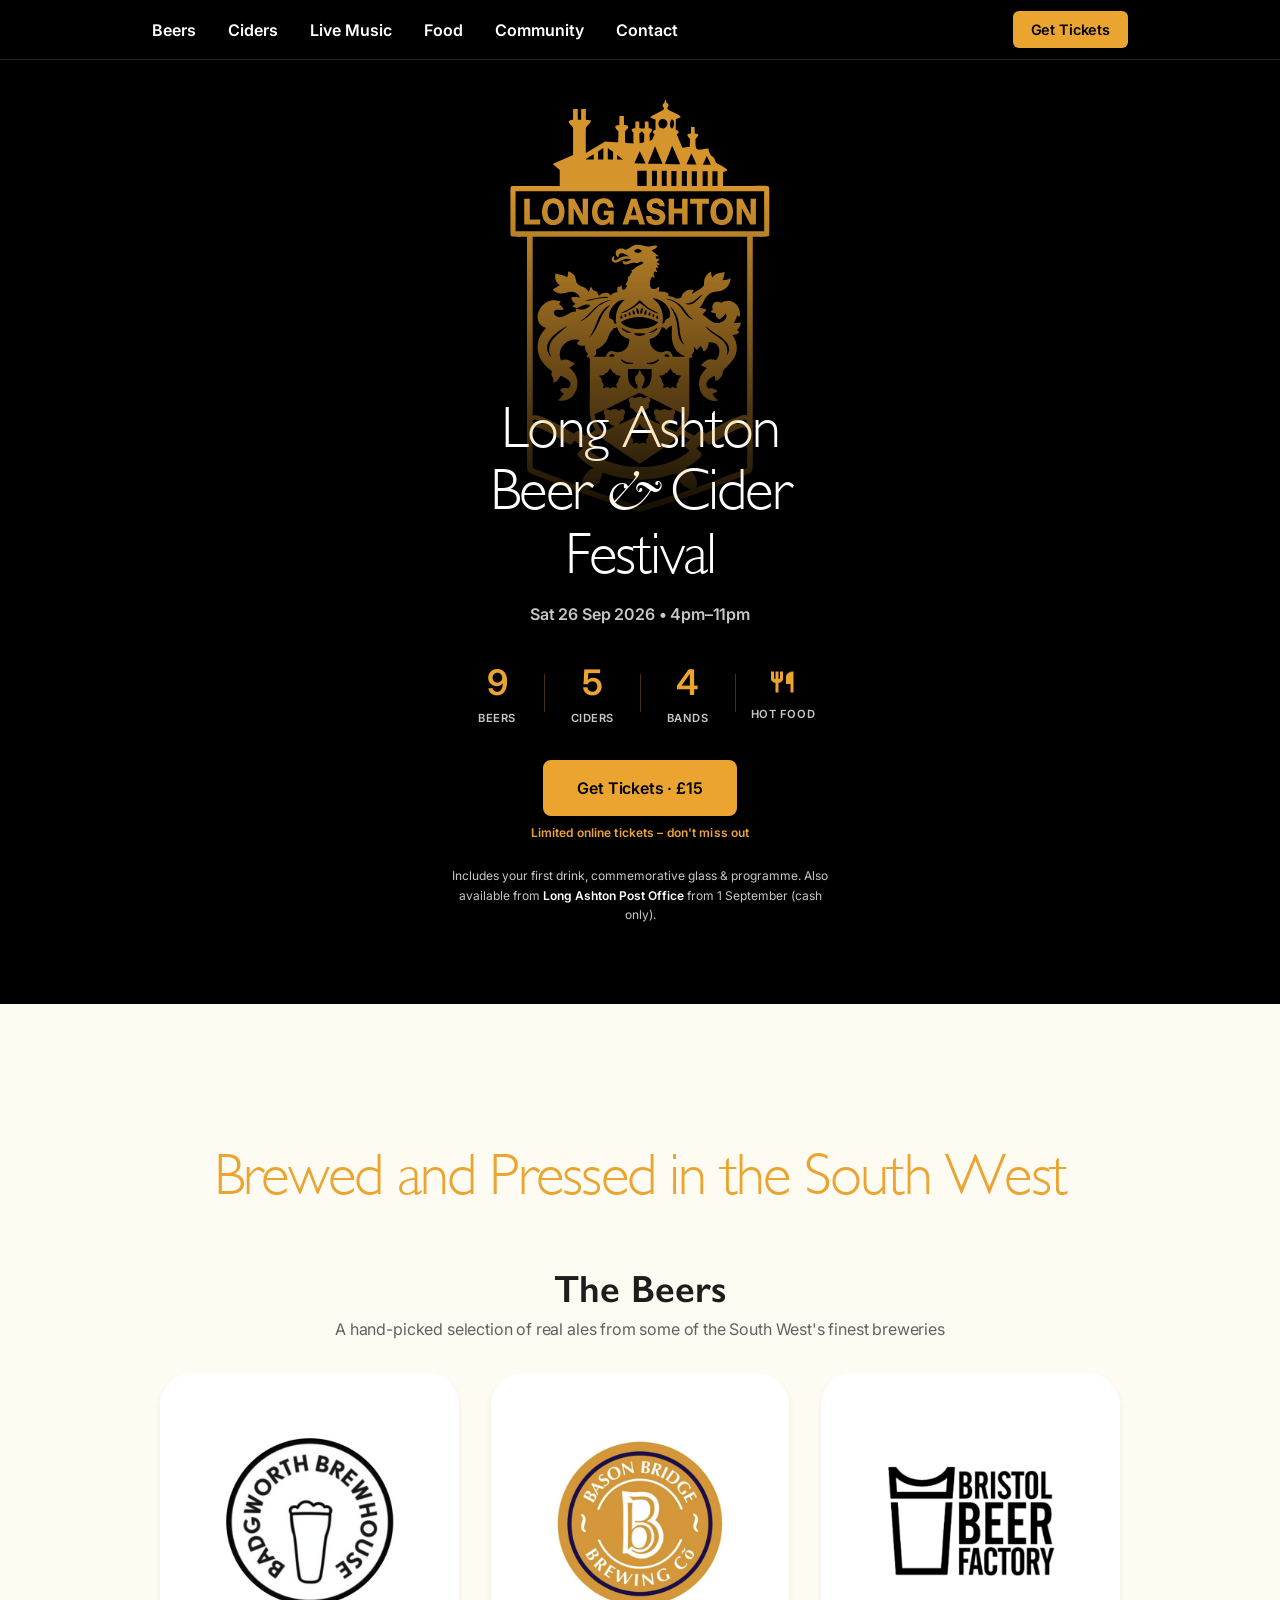
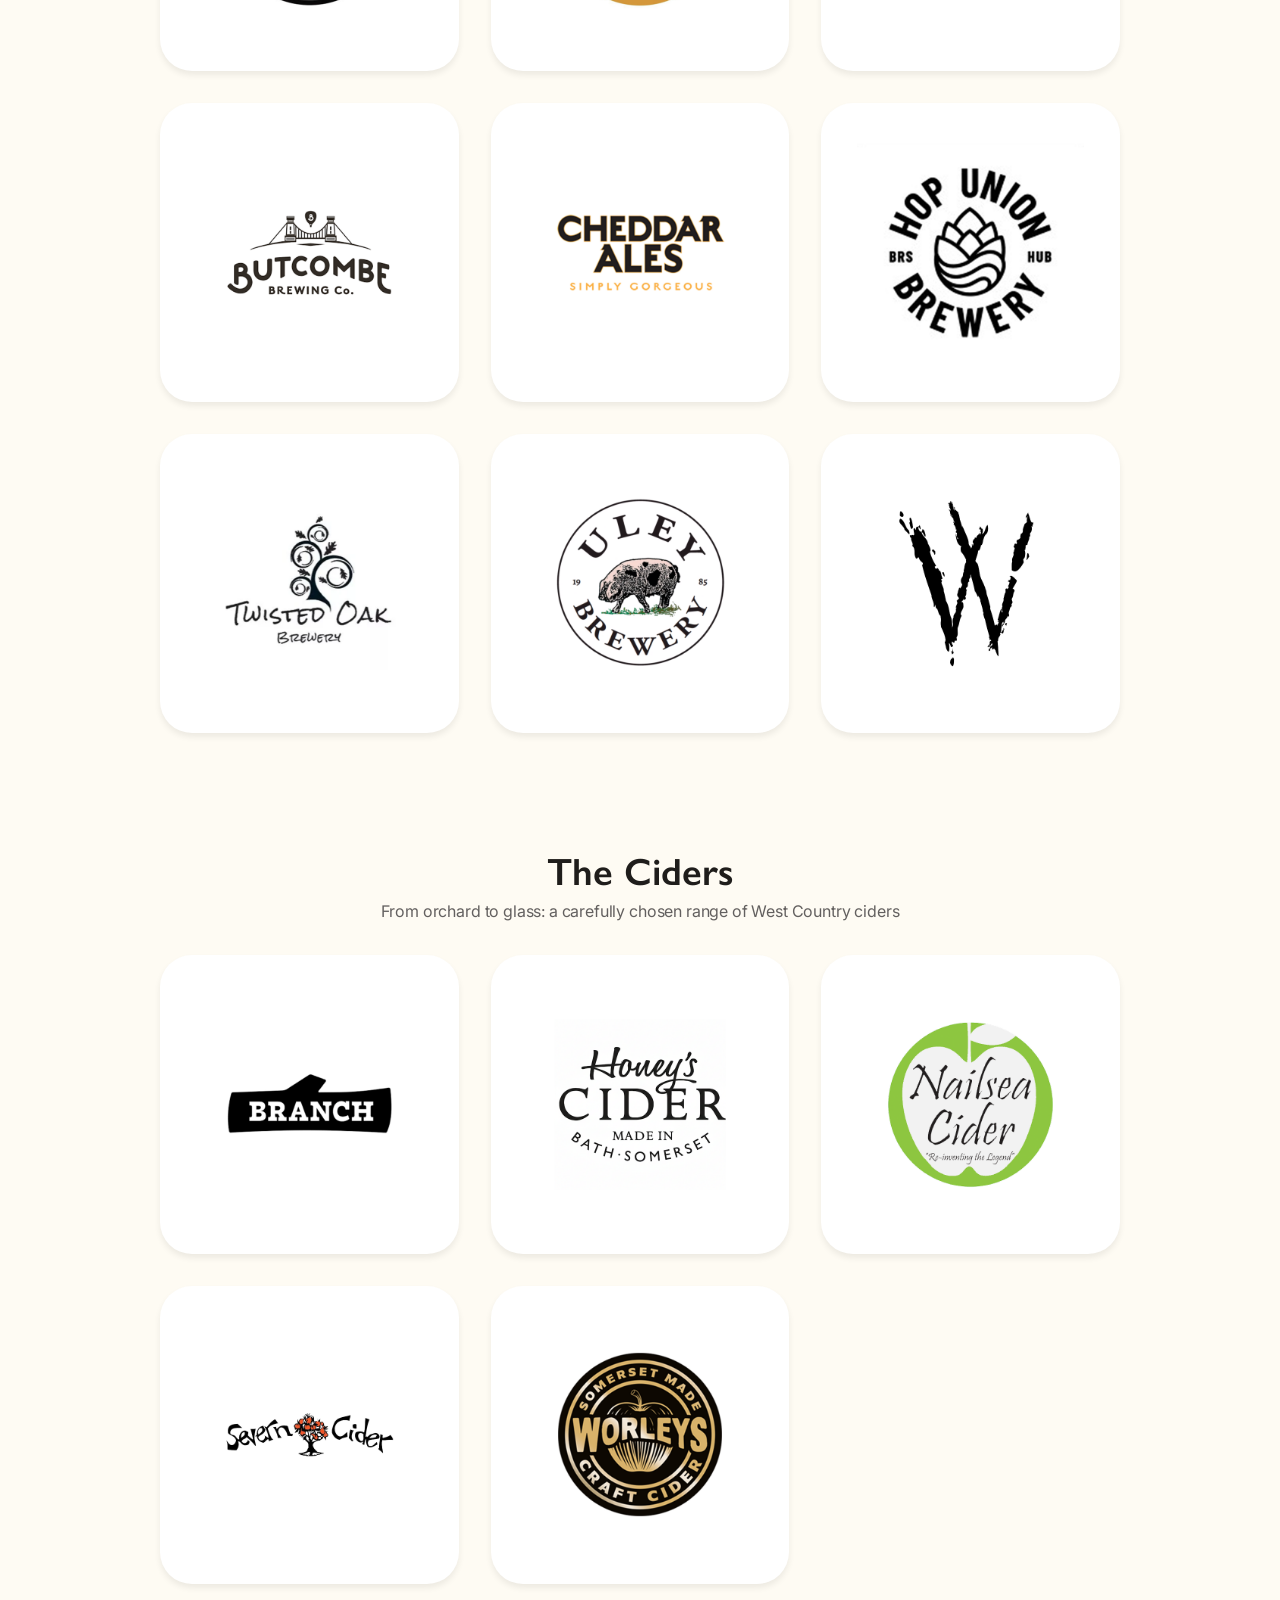
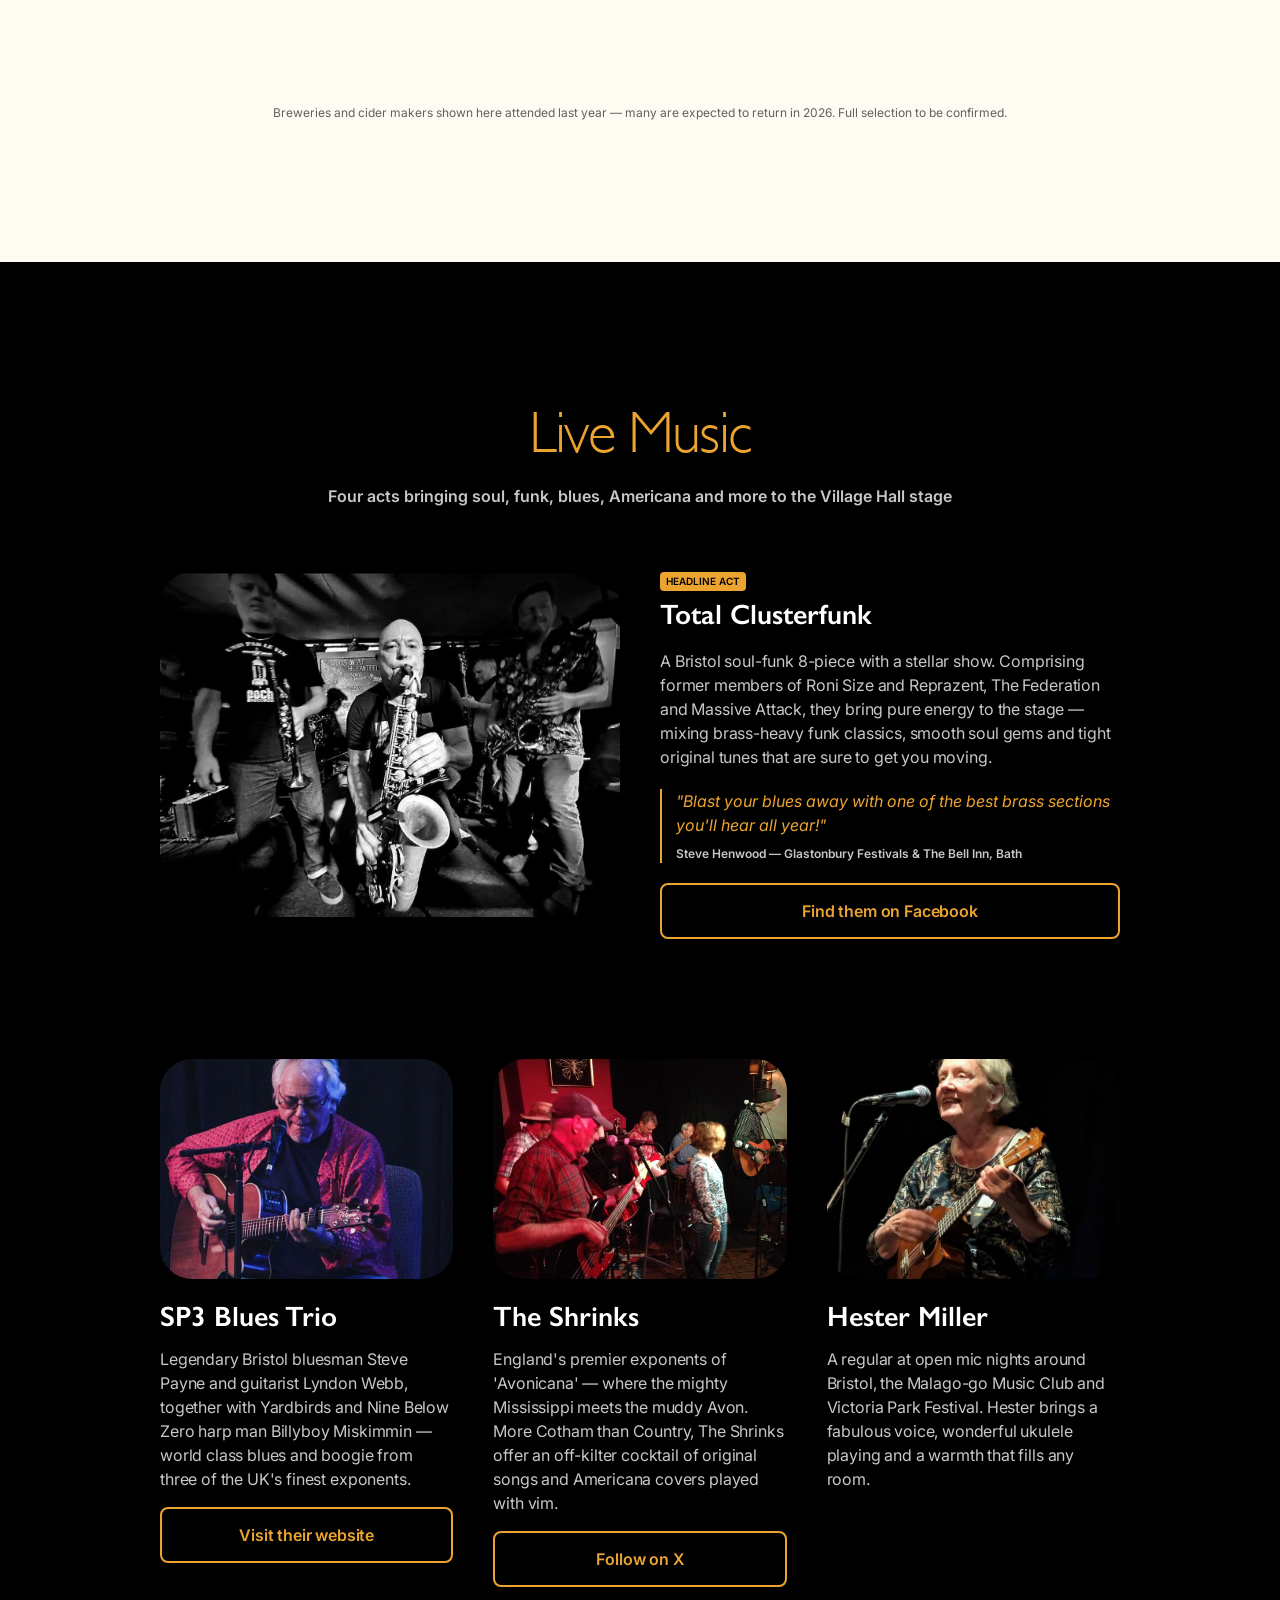
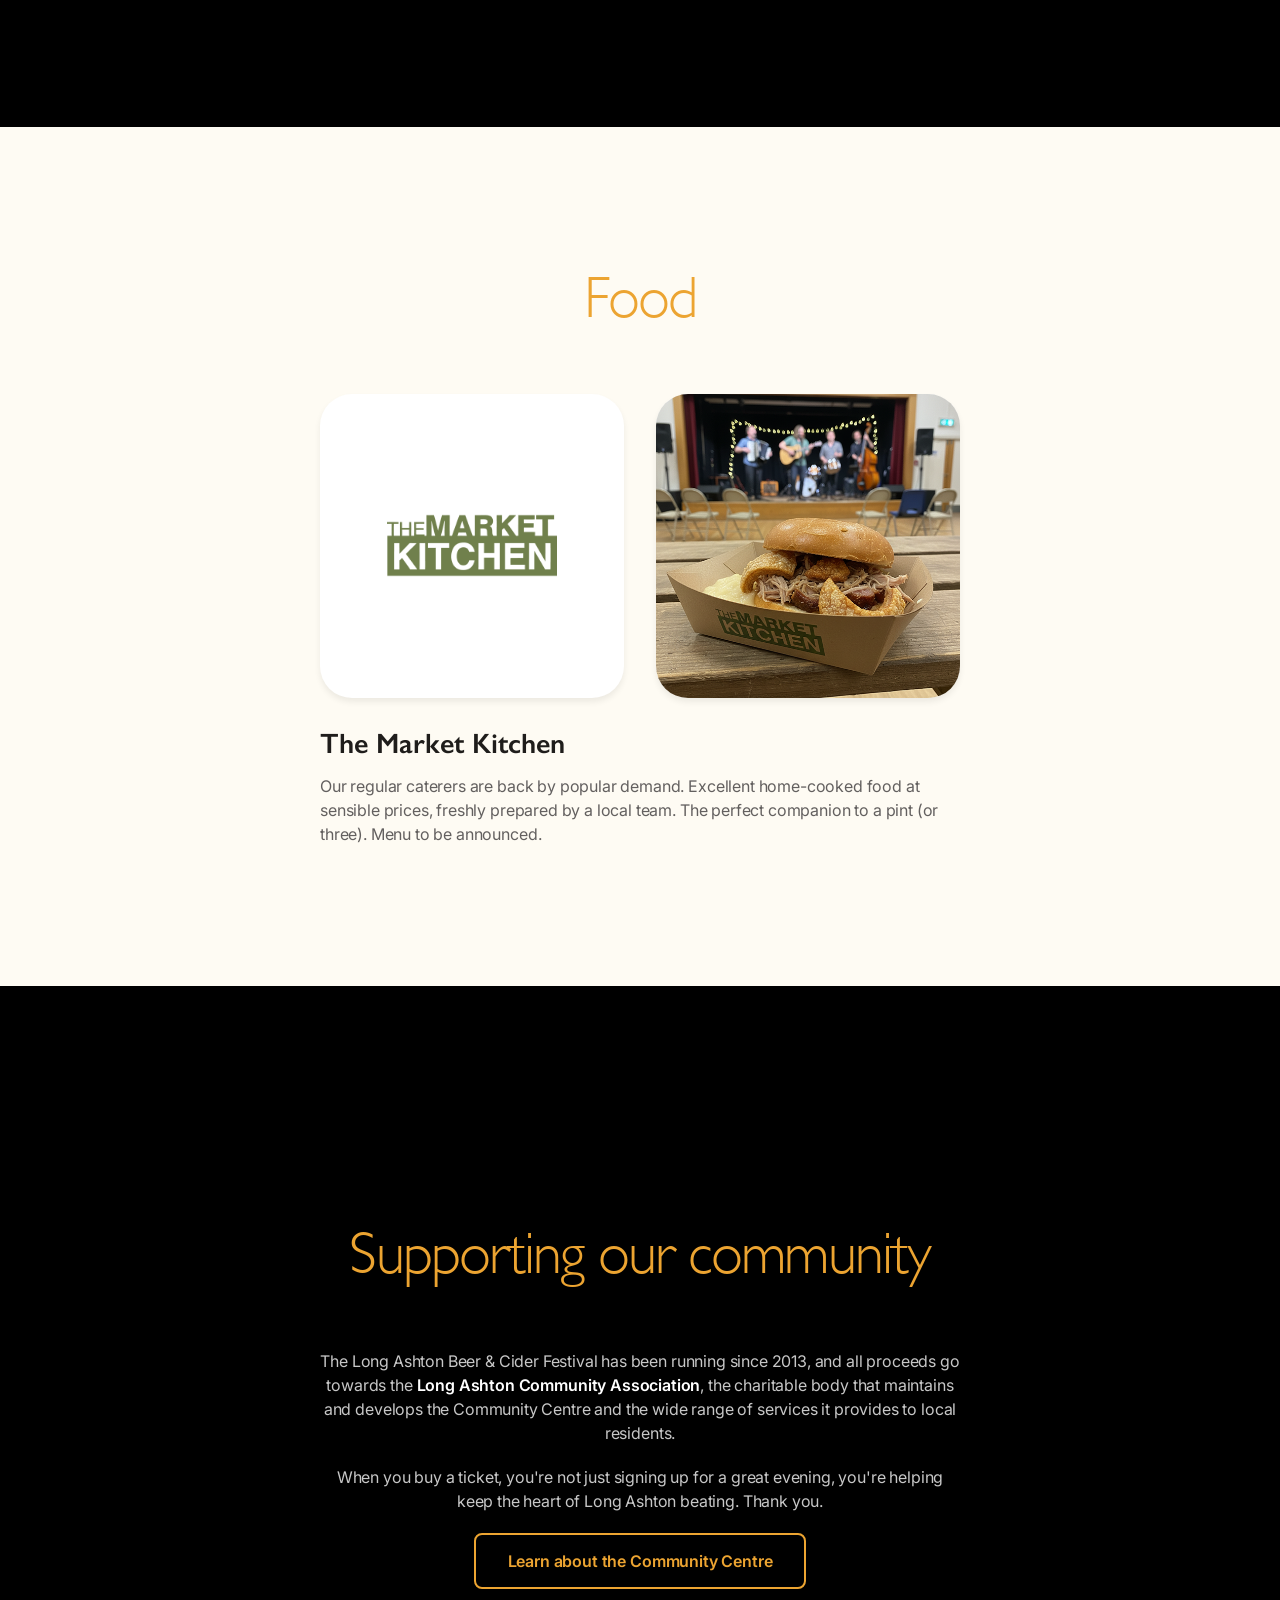
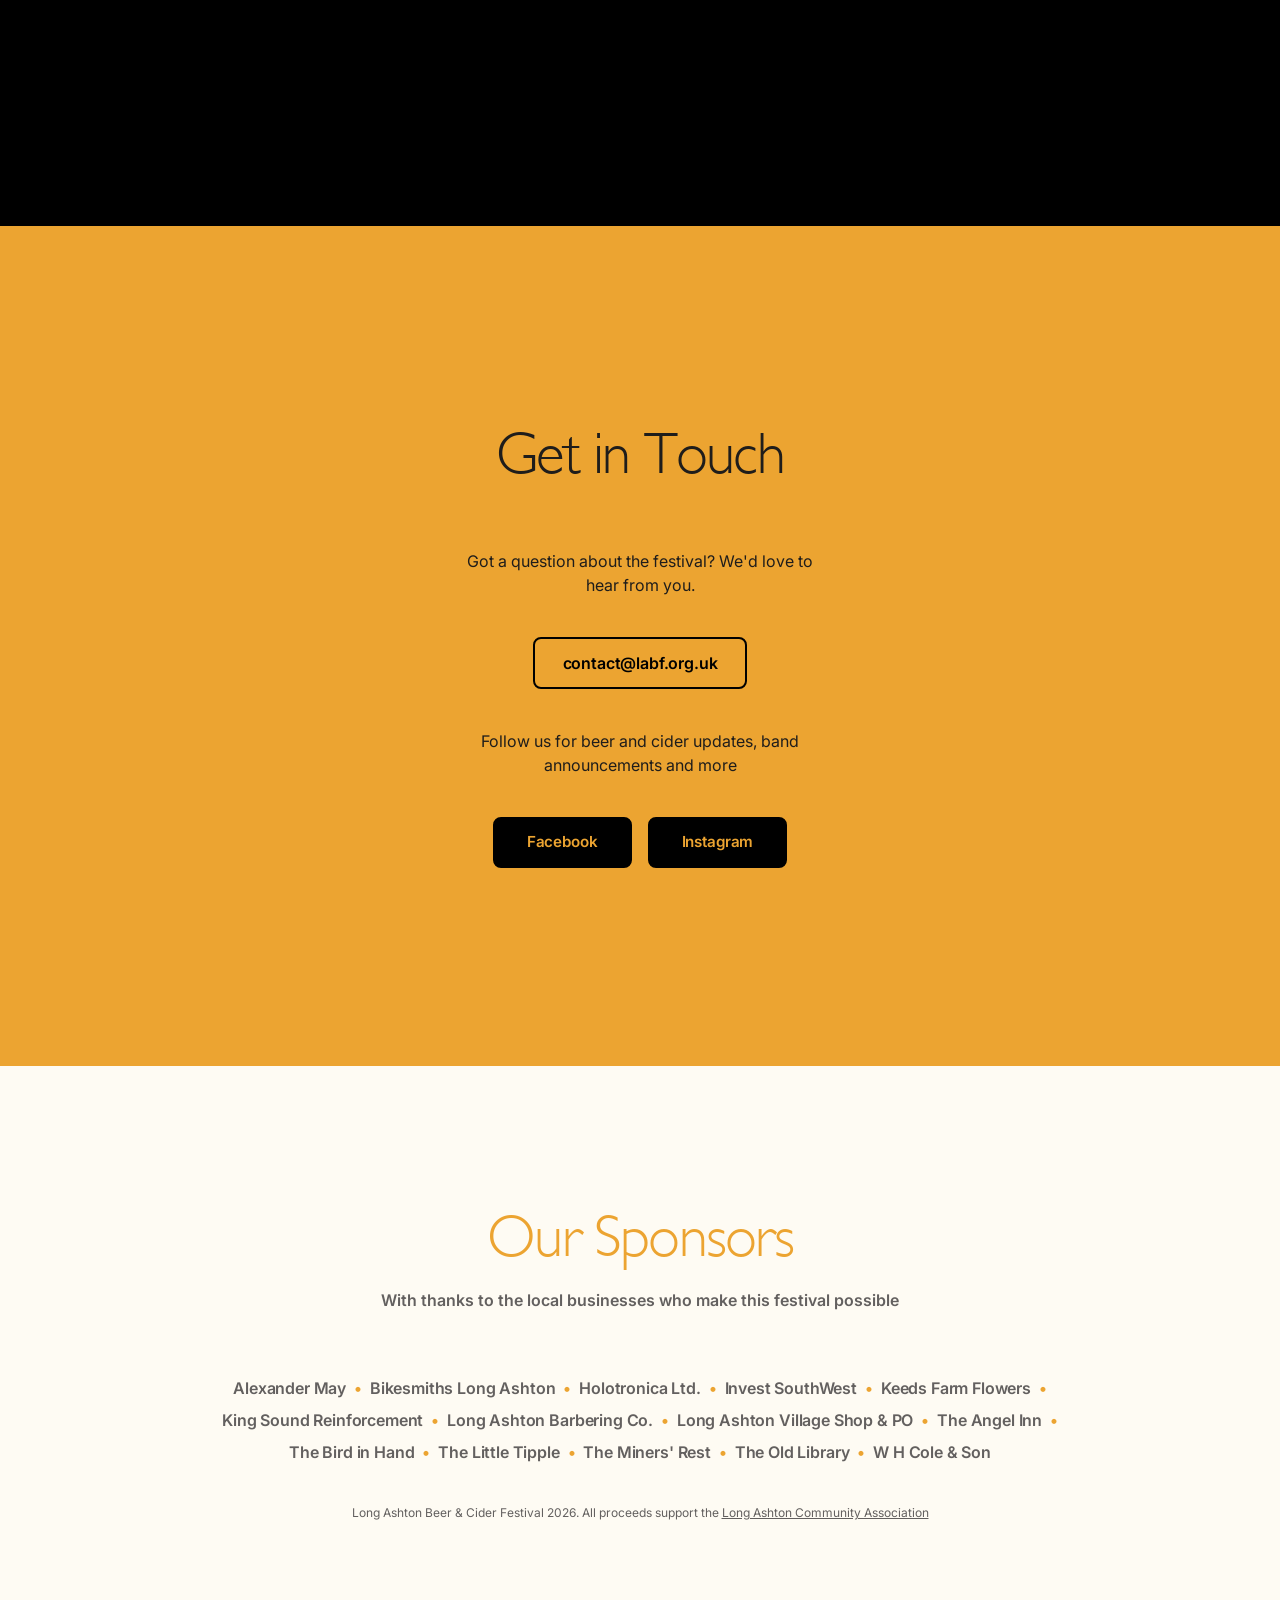
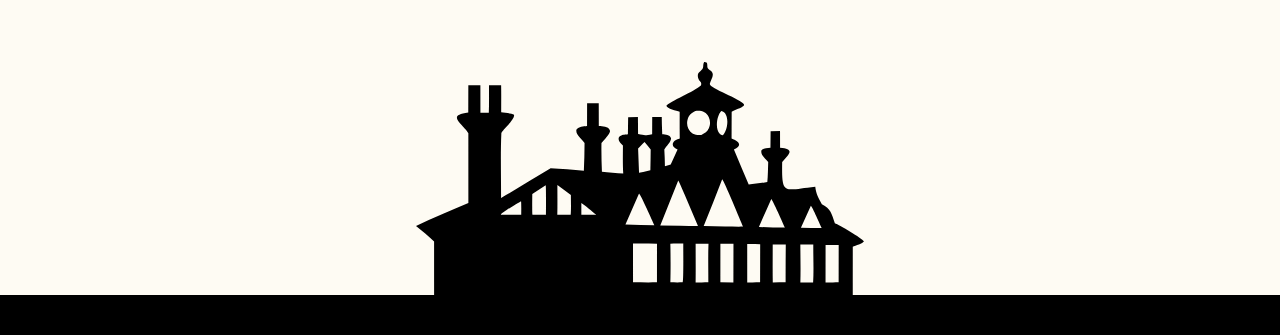
==== commit ac133f8c: "Fix South West capitalisation and update contact email address NO-JIRA" ====
--- a/index.html
+++ b/index.html
@@ -87,7 +87,7 @@
   ============================================================ -->
   <section class="section section--light" id="beers">
     <div class="container">
-      <h2 class="section__display">Brewed and Pressed in the South west</h2>
+      <h2 class="section__display">Brewed and Pressed in the South West</h2>
 
       <div class="producer-group">
         <div class="producer-group__header">
@@ -264,8 +264,7 @@
       <h2 class="section__display section__display--on-amber">Get in Touch</h2>
       <div class="contact-body">
         <p class="contact-cta">Got a question about the festival? We'd love to hear from you.</p>
-        <!-- TODO: Confirm whether contact@labf.org.uk or labeerfest@outlook.com is correct -->
-        <a href="mailto:labeerfest@outlook.com" class="btn btn--contact-email">labeerfest@outlook.com</a>
+        <a href="mailto:contact@labf.org.uk" class="btn btn--contact-email">contact@labf.org.uk</a>
         <p class="contact-cta">Follow us for beer and cider updates, band announcements and more</p>
         <div class="social-links">
           <a href="https://www.facebook.com/LongAshtonBCF" class="btn btn--social" target="_blank" rel="noopener">Facebook</a>
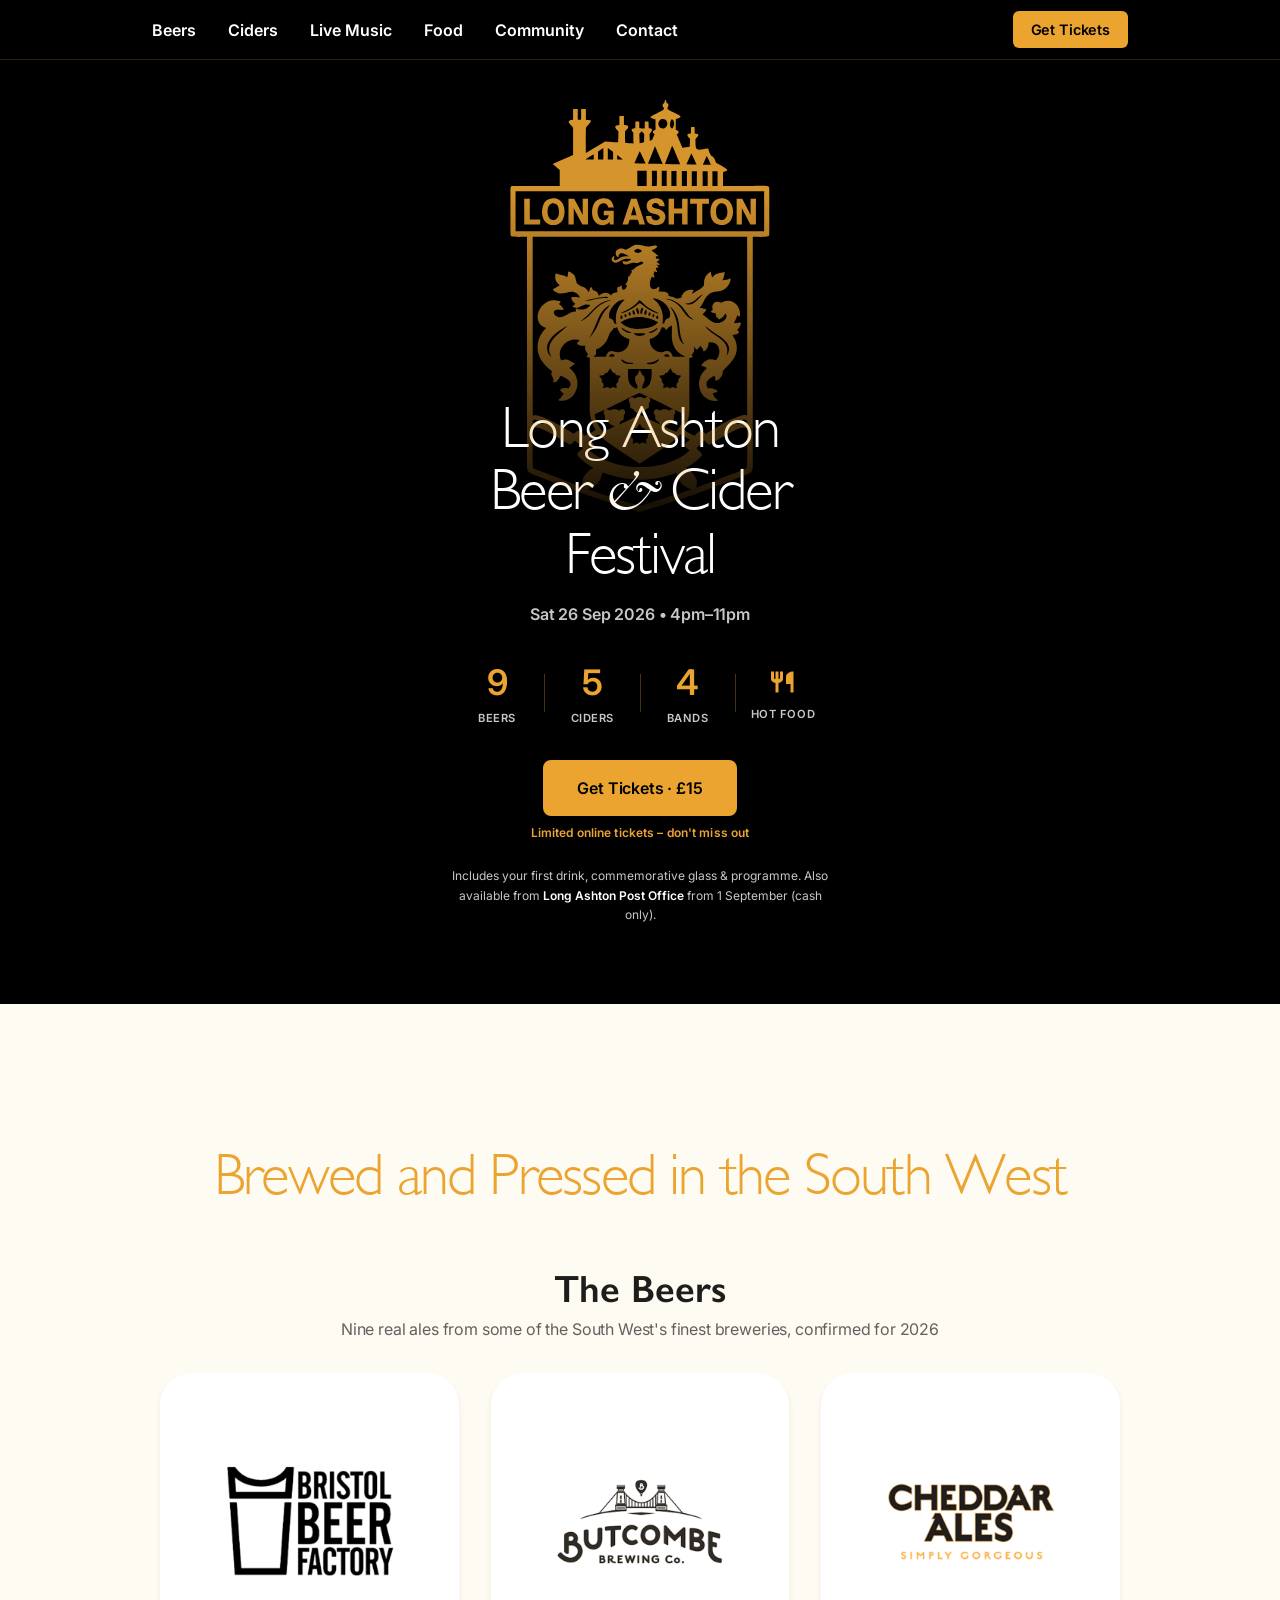
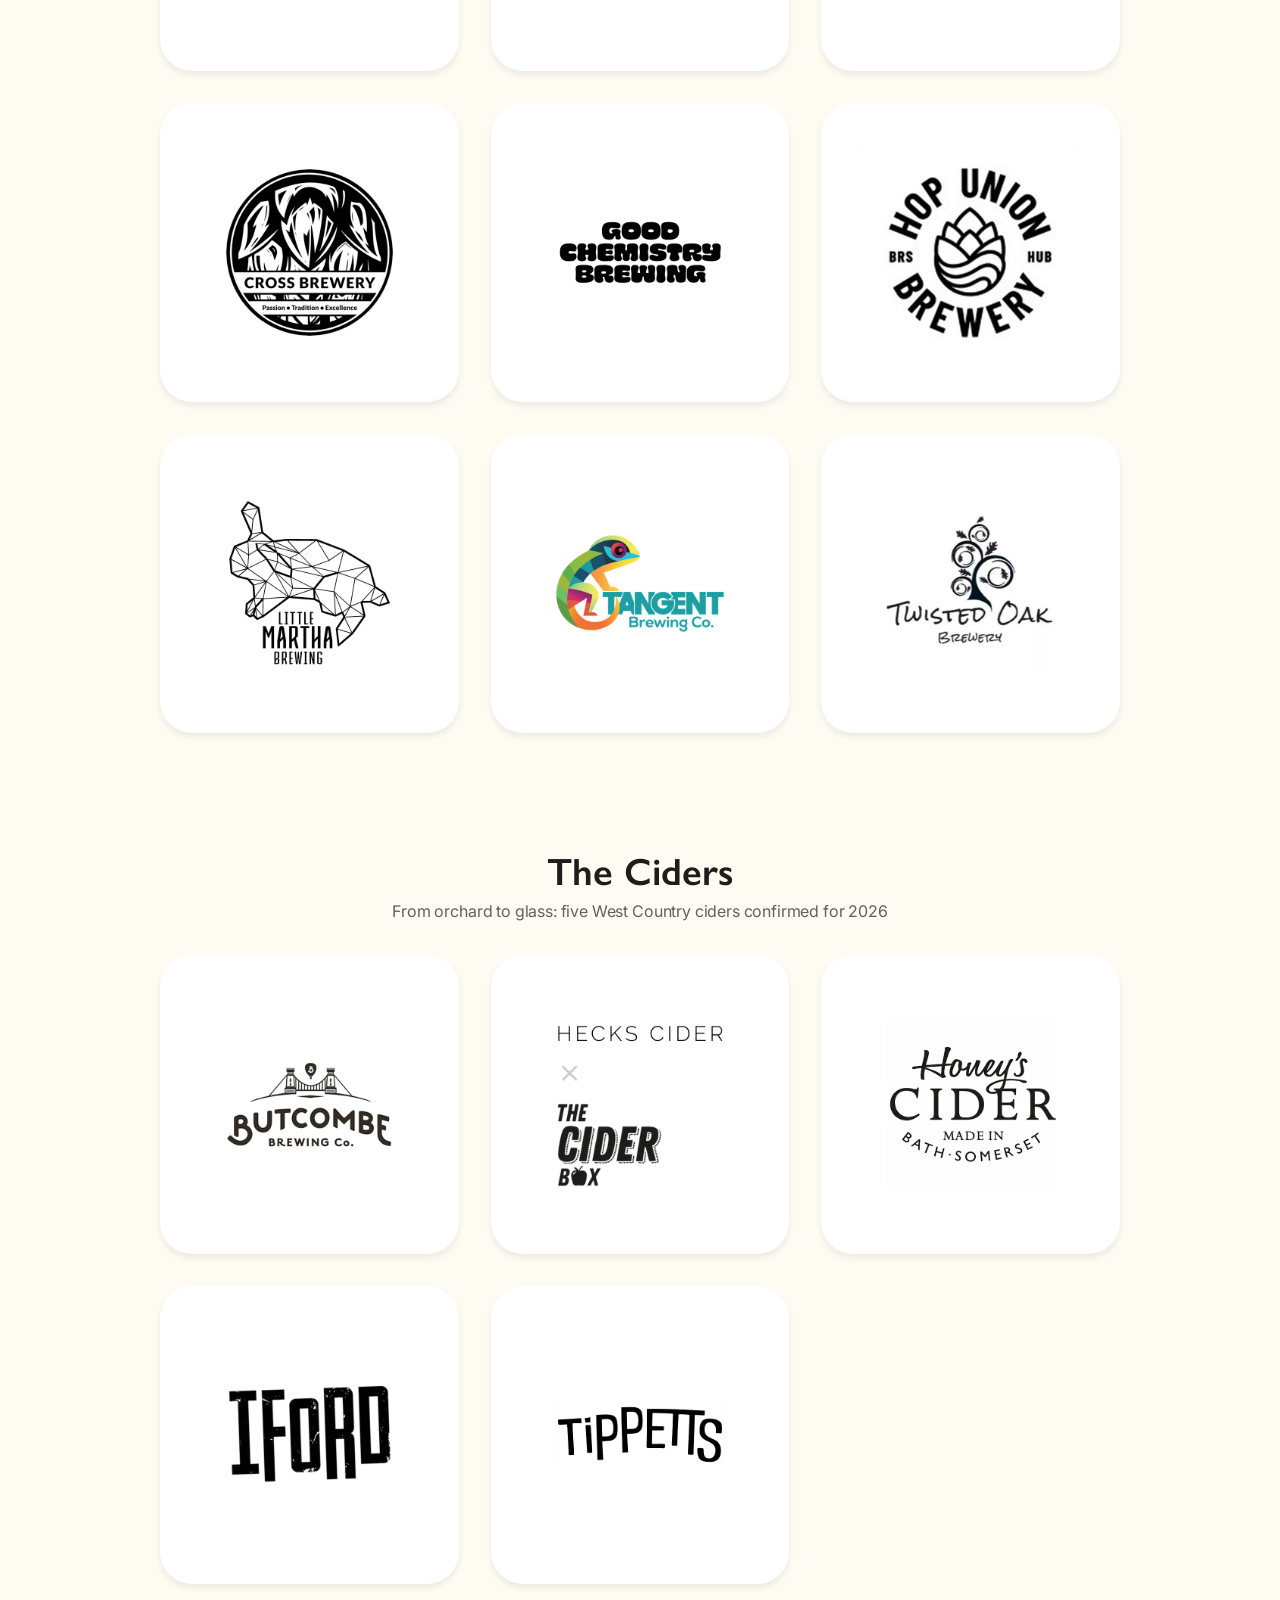
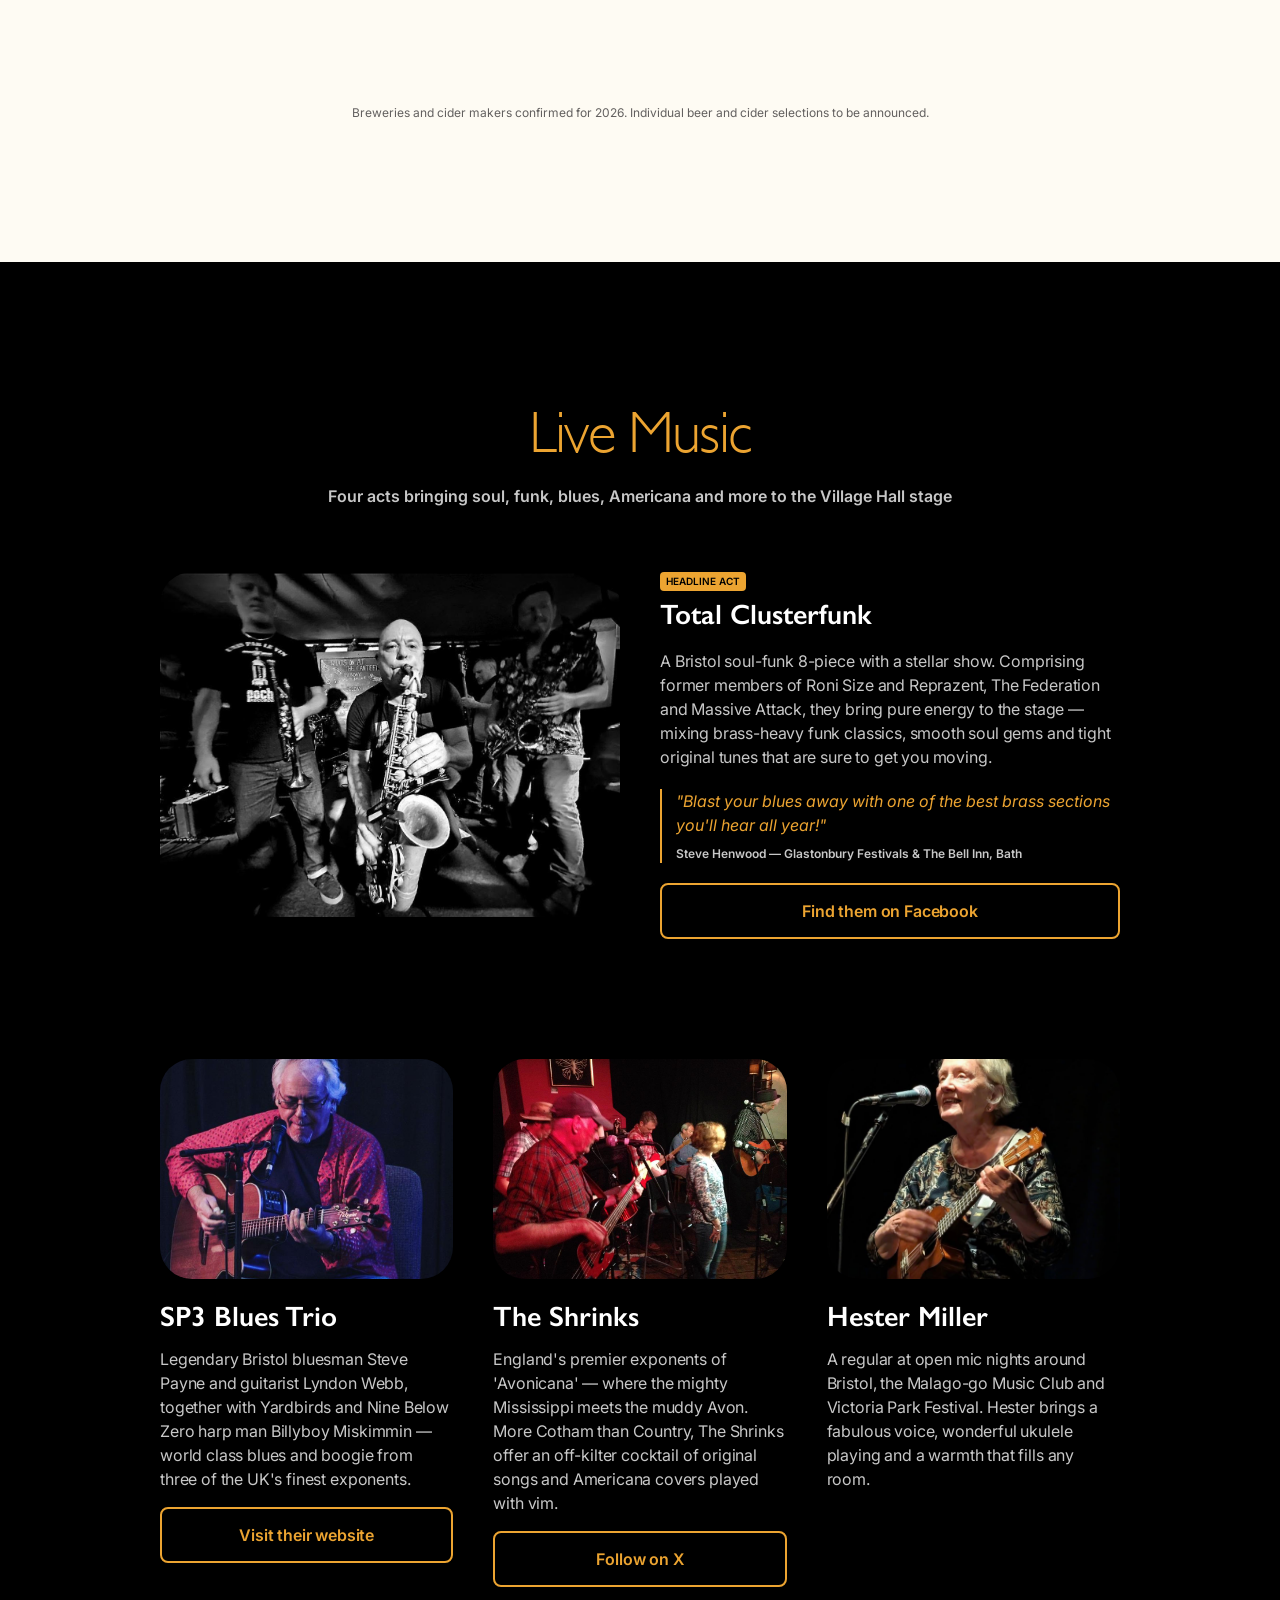
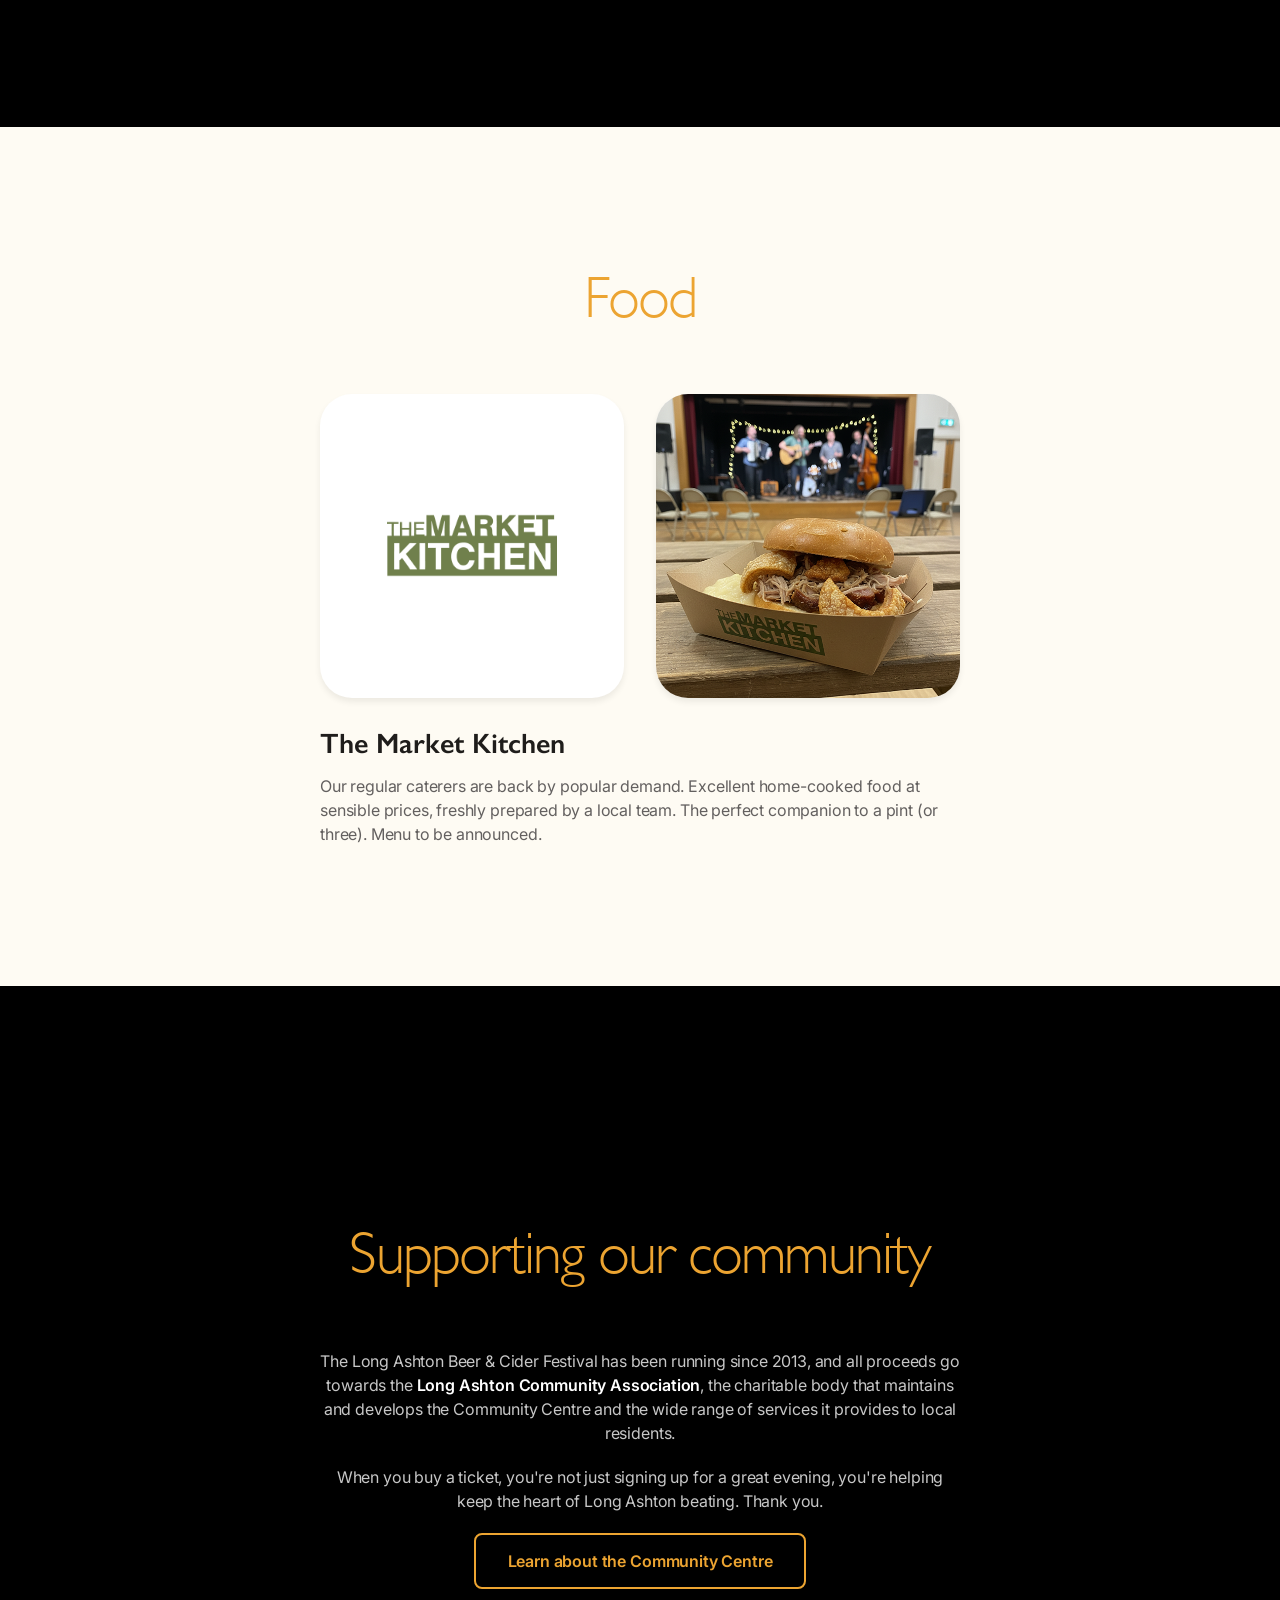
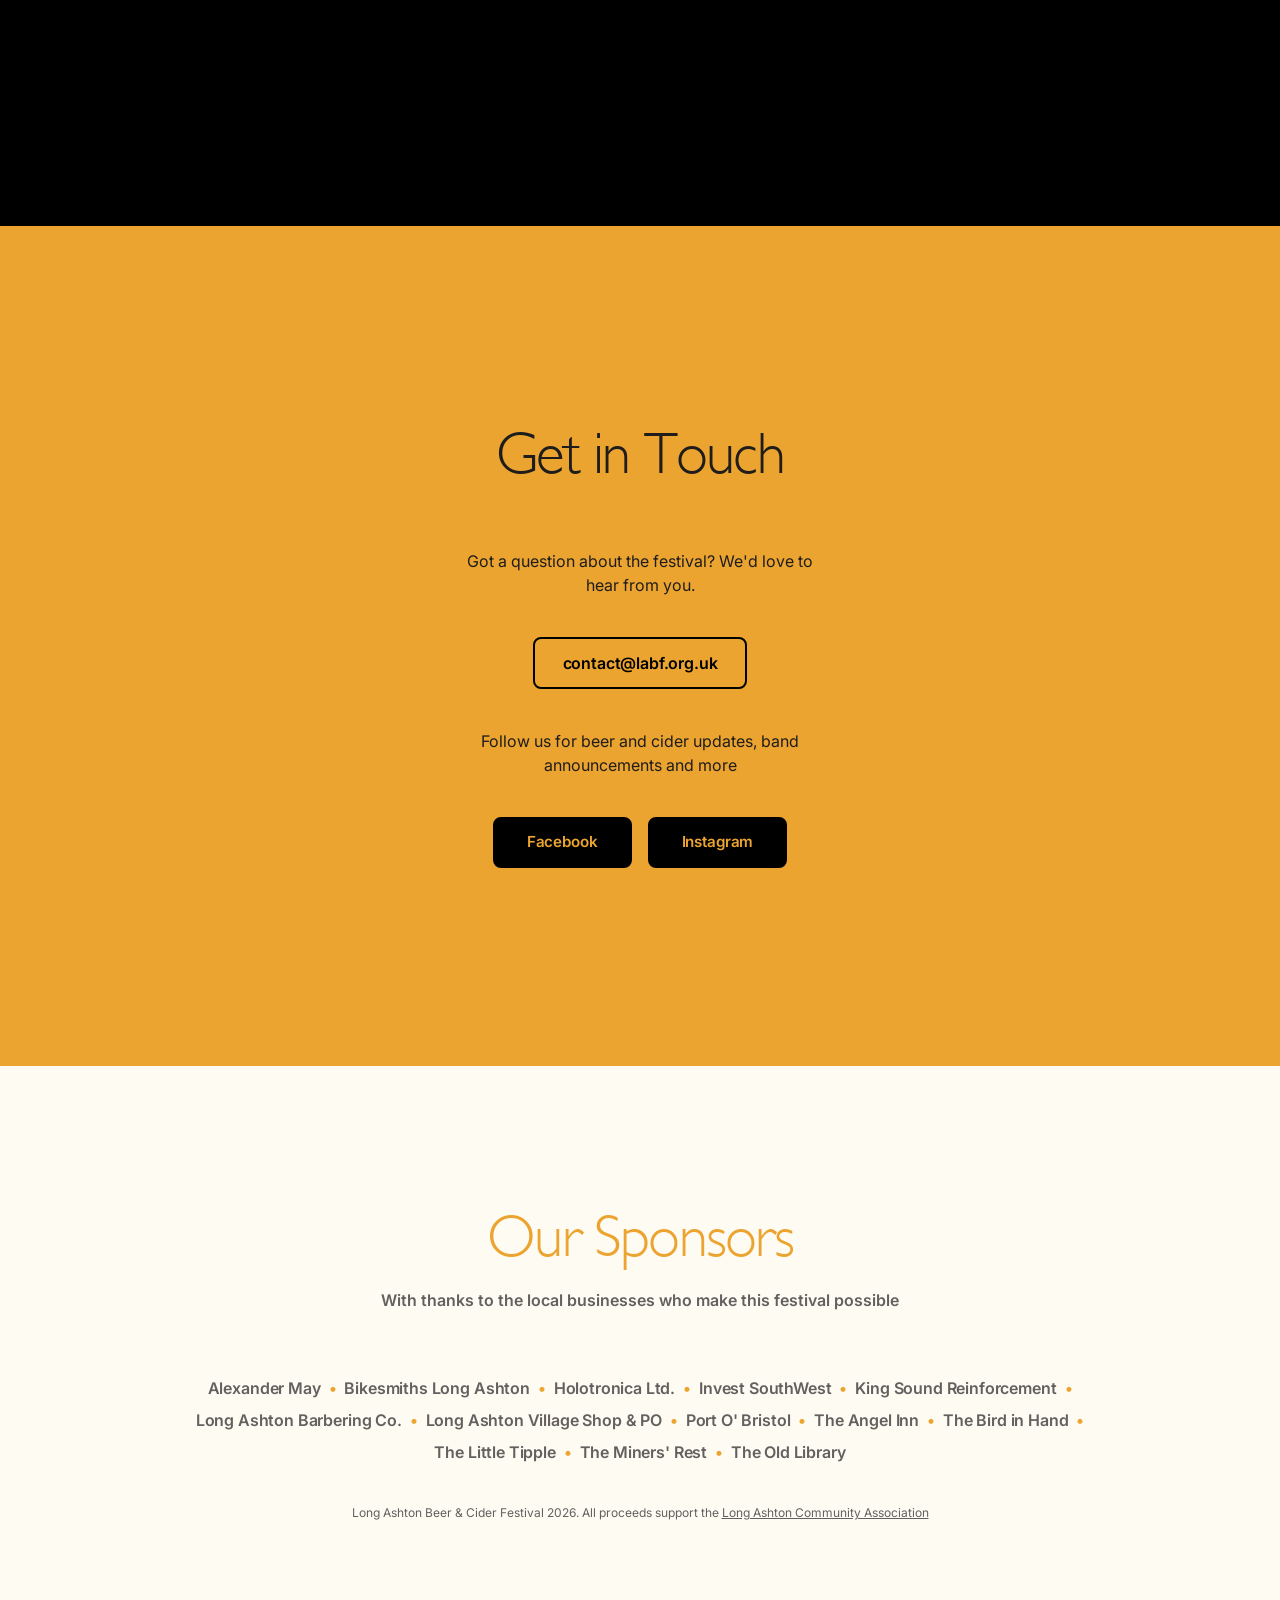
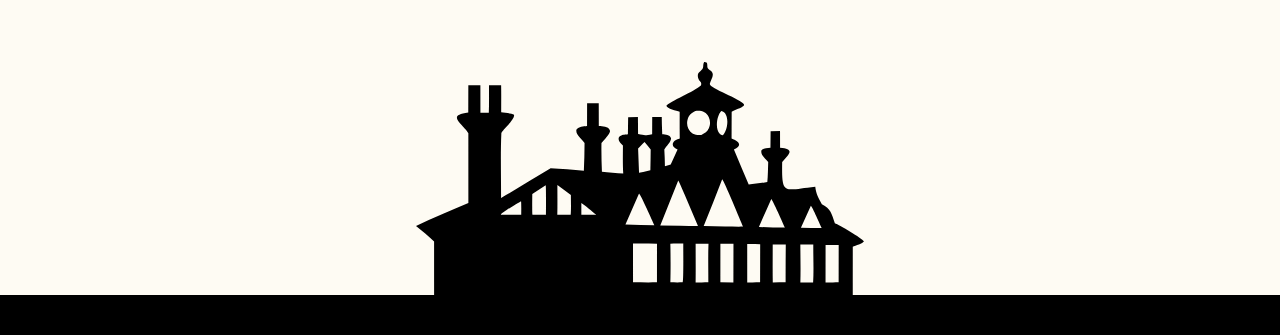
==== commit 09b58432: "Update sponsors, beers and ciders for 2026 - Remove Keeds Farm Flowers and W H Cole & Son as sponsor" ====
--- a/index.html
+++ b/index.html
@@ -4,9 +4,11 @@
   <meta charset="UTF-8">
   <meta name="viewport" content="width=device-width, initial-scale=1.0">
   <meta name="description" content="The 13th Annual Long Ashton Beer & Cider Festival. Saturday 26 September 2026, Long Ashton Village Hall. Live music, real ales, craft ciders and great food.">
+  <meta property="og:type" content="website">
+  <meta property="og:url" content="https://labf.org.uk">
   <meta property="og:title" content="Long Ashton Beer & Cider Festival 2026">
   <meta property="og:description" content="13th annual festival of real ale, craft cider, live music and food. Saturday 26 September 2026, Long Ashton Village Hall.">
-  <meta property="og:image" content="assets/tall-pint.png">
+  <meta property="og:image" content="https://labf.org.uk/assets/long-ashton-beer-and-cider-festival.png">
   <title>Long Ashton Beer &amp; Cider Festival 2026</title>
   <link rel="preconnect" href="https://fonts.googleapis.com">
   <link rel="preconnect" href="https://fonts.gstatic.com" crossorigin>
@@ -92,15 +94,9 @@
       <div class="producer-group">
         <div class="producer-group__header">
           <h3 class="section__heading">The Beers</h3>
-          <p class="section__subtext">A hand-picked selection of real ales from some of the South West's finest breweries</p>
+          <p class="section__subtext">Nine real ales from some of the South West's finest breweries, confirmed for 2026</p>
         </div>
         <div class="beverage-grid">
-          <a class="beverage-card" href="https://badgworthbrewhouse.com" target="_blank" rel="noopener">
-            <img src="assets/logos/badgeworth.png" alt="Badgworth Brewhouse">
-          </a>
-          <a class="beverage-card" href="https://www.facebook.com/BasonBridgeBrewery/?locale=en_GB" target="_blank" rel="noopener">
-            <img src="assets/logos/bason-bridge.png" alt="Bason Bridge Brewing Co">
-          </a>
           <a class="beverage-card" href="https://www.bristolbeerfactory.co.uk" target="_blank" rel="noopener">
             <img src="assets/logos/bristol-beer-factory.png" alt="Bristol Beer Factory">
           </a>
@@ -110,17 +106,23 @@
           <a class="beverage-card" href="https://www.cheddarales.co.uk" target="_blank" rel="noopener">
             <img src="assets/logos/cheddar-ales.png" alt="Cheddar Ales">
           </a>
+          <a class="beverage-card" href="https://whitehartinncross.co.uk/" target="_blank" rel="noopener">
+            <img src="assets/logos/cross.png" alt="Cross Brewing Co">
+          </a>
+          <a class="beverage-card" href="https://goodchemistrybrewing.co.uk/" target="_blank" rel="noopener">
+            <img src="assets/logos/good-chemistry.png" alt="Good Chemistry Brewing">
+          </a>
           <a class="beverage-card" href="https://www.hopunionbrewery.co.uk" target="_blank" rel="noopener">
             <img src="assets/logos/hop-union.png" alt="Hop Union Brewery">
           </a>
+          <a class="beverage-card" href="https://littlemarthabrewing.co.uk/" target="_blank" rel="noopener">
+            <img src="assets/logos/little-martha.png" alt="Little Martha Brewing Co">
+          </a>
+          <a class="beverage-card" href="https://tangentbrewing.co.uk/" target="_blank" rel="noopener">
+            <img src="assets/logos/tangent.png" alt="Tangent Brewing">
+          </a>
           <a class="beverage-card" href="https://www.twistedoakbrewery.co.uk" target="_blank" rel="noopener">
             <img src="assets/logos/twisted-oak.png" alt="Twisted Oak Brewery">
-          </a>
-          <a class="beverage-card" href="https://www.uleybrewery.com" target="_blank" rel="noopener">
-            <img src="assets/logos/uley-brewery.png" alt="Uley Brewery">
-          </a>
-          <a class="beverage-card" href="https://www.wookeyale.co.uk" target="_blank" rel="noopener">
-            <img src="assets/logos/wookey-holes.png" alt="Wookey Brewing Co">
           </a>
         </div>
       </div>
@@ -128,28 +130,28 @@
       <div class="producer-group" id="ciders">
         <div class="producer-group__header">
           <h3 class="section__heading">The Ciders</h3>
-          <p class="section__subtext">From orchard to glass: a carefully chosen range of West Country ciders</p>
+          <p class="section__subtext">From orchard to glass: five West Country ciders confirmed for 2026</p>
         </div>
         <div class="beverage-grid">
-          <a class="beverage-card" href="https://www.branchcider.com" target="_blank" rel="noopener">
-            <img src="assets/logos/branch.png" alt="Branch Cider">
+          <a class="beverage-card" href="https://www.butcombe.com" target="_blank" rel="noopener">
+            <img src="assets/logos/butcombe.png" alt="Butcombe Brewing Co">
+          </a>
+          <a class="beverage-card" href="https://www.theciderbox.com/" target="_blank" rel="noopener">
+            <img src="assets/logos/hecks-x-cider-box.png" alt="Heck's Cider, donated by The Cider Box">
           </a>
           <a class="beverage-card" href="https://www.honeyscider.co.uk" target="_blank" rel="noopener">
             <img src="assets/logos/honeys.png" alt="Honey's Cider">
           </a>
-          <a class="beverage-card" href="https://www.nailseacider.co.uk" target="_blank" rel="noopener">
-            <img src="assets/logos/nailsea.png" alt="Nailsea Cider">
-          </a>
-          <a class="beverage-card" href="https://www.severncider.com" target="_blank" rel="noopener">
-            <img src="assets/logos/severn.png" alt="Severn Cider">
-          </a>
-          <a class="beverage-card" href="https://www.worleyscider.co.uk" target="_blank" rel="noopener">
-            <img src="assets/logos/worleys.png" alt="Worley's Cider">
-          </a>
-        </div>
-      </div>
-
-      <p class="section__note">Breweries and cider makers shown here attended last year — many are expected to return in 2026. Full selection to be confirmed.</p>
+          <a class="beverage-card" href="https://www.ifordcider.com/" target="_blank" rel="noopener">
+            <img src="assets/logos/iford.png" alt="Iford Cider">
+          </a>
+          <a class="beverage-card" href="https://tippettscider.com/" target="_blank" rel="noopener">
+            <img src="assets/logos/tippetts.png" alt="Tippetts Cider">
+          </a>
+        </div>
+      </div>
+
+      <p class="section__note">Breweries and cider makers confirmed for 2026. Individual beer and cider selections to be announced.</p>
     </div>
   </section>
 
@@ -290,14 +292,14 @@
         <span class="sponsors-dot" aria-hidden="true">&bull;</span>
         <a href="https://investsouthwest.co.uk" target="_blank" rel="noopener" role="listitem">Invest SouthWest</a>
         <span class="sponsors-dot" aria-hidden="true">&bull;</span>
-        <a href="https://keedsfarmflowers.co.uk" target="_blank" rel="noopener" role="listitem">Keeds Farm Flowers</a>
-        <span class="sponsors-dot" aria-hidden="true">&bull;</span>
         <a href="https://kingsr.com" target="_blank" rel="noopener" role="listitem">King Sound Reinforcement</a>
         <span class="sponsors-dot" aria-hidden="true">&bull;</span>
         <a href="https://longashtonbarbering.co.uk" target="_blank" rel="noopener" role="listitem">Long Ashton Barbering Co.</a>
         <span class="sponsors-dot" aria-hidden="true">&bull;</span>
         <a href="https://longashtonpostoffice.co.uk" target="_blank" rel="noopener" role="listitem">Long Ashton Village Shop &amp; PO</a>
         <span class="sponsors-dot" aria-hidden="true">&bull;</span>
+        <a href="https://portobristol.co.uk/" target="_blank" rel="noopener" role="listitem">Port O' Bristol</a>
+        <span class="sponsors-dot" aria-hidden="true">&bull;</span>
         <a href="https://theangelinn-longashton.co.uk" target="_blank" rel="noopener" role="listitem">The Angel Inn</a>
         <span class="sponsors-dot" aria-hidden="true">&bull;</span>
         <a href="https://thebirdinla.co.uk" target="_blank" rel="noopener" role="listitem">The Bird in Hand</a>
@@ -307,8 +309,6 @@
         <span role="listitem">The Miners' Rest</span>
         <span class="sponsors-dot" aria-hidden="true">&bull;</span>
         <a href="https://theoldlibraryinla.co.uk" target="_blank" rel="noopener" role="listitem">The Old Library</a>
-        <span class="sponsors-dot" aria-hidden="true">&bull;</span>
-        <a href="https://whcole.co.uk" target="_blank" rel="noopener" role="listitem">W H Cole &amp; Son</a>
       </div>
       <p class="sponsors-credit">Long Ashton Beer &amp; Cider Festival 2026. All proceeds support the <a href="https://lacc.info" target="_blank" rel="noopener">Long Ashton Community Association</a></p>
     </div>
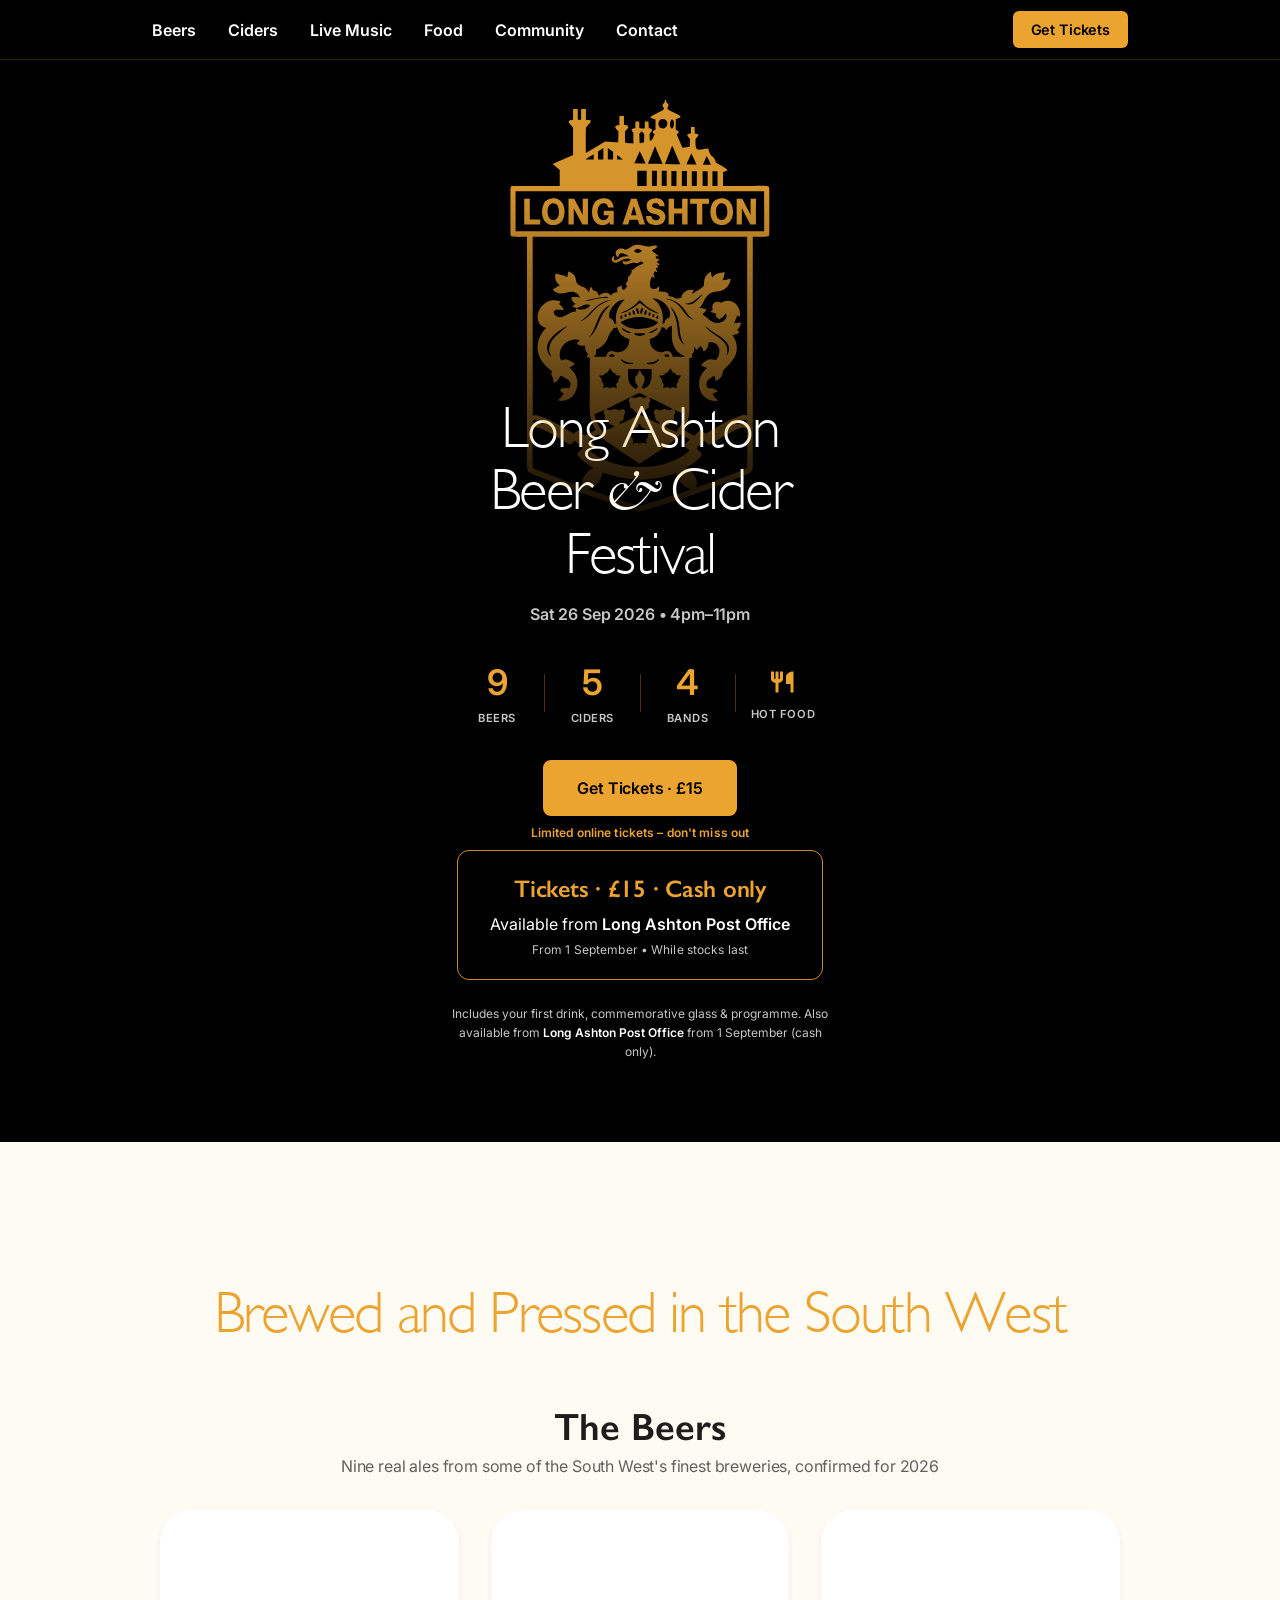
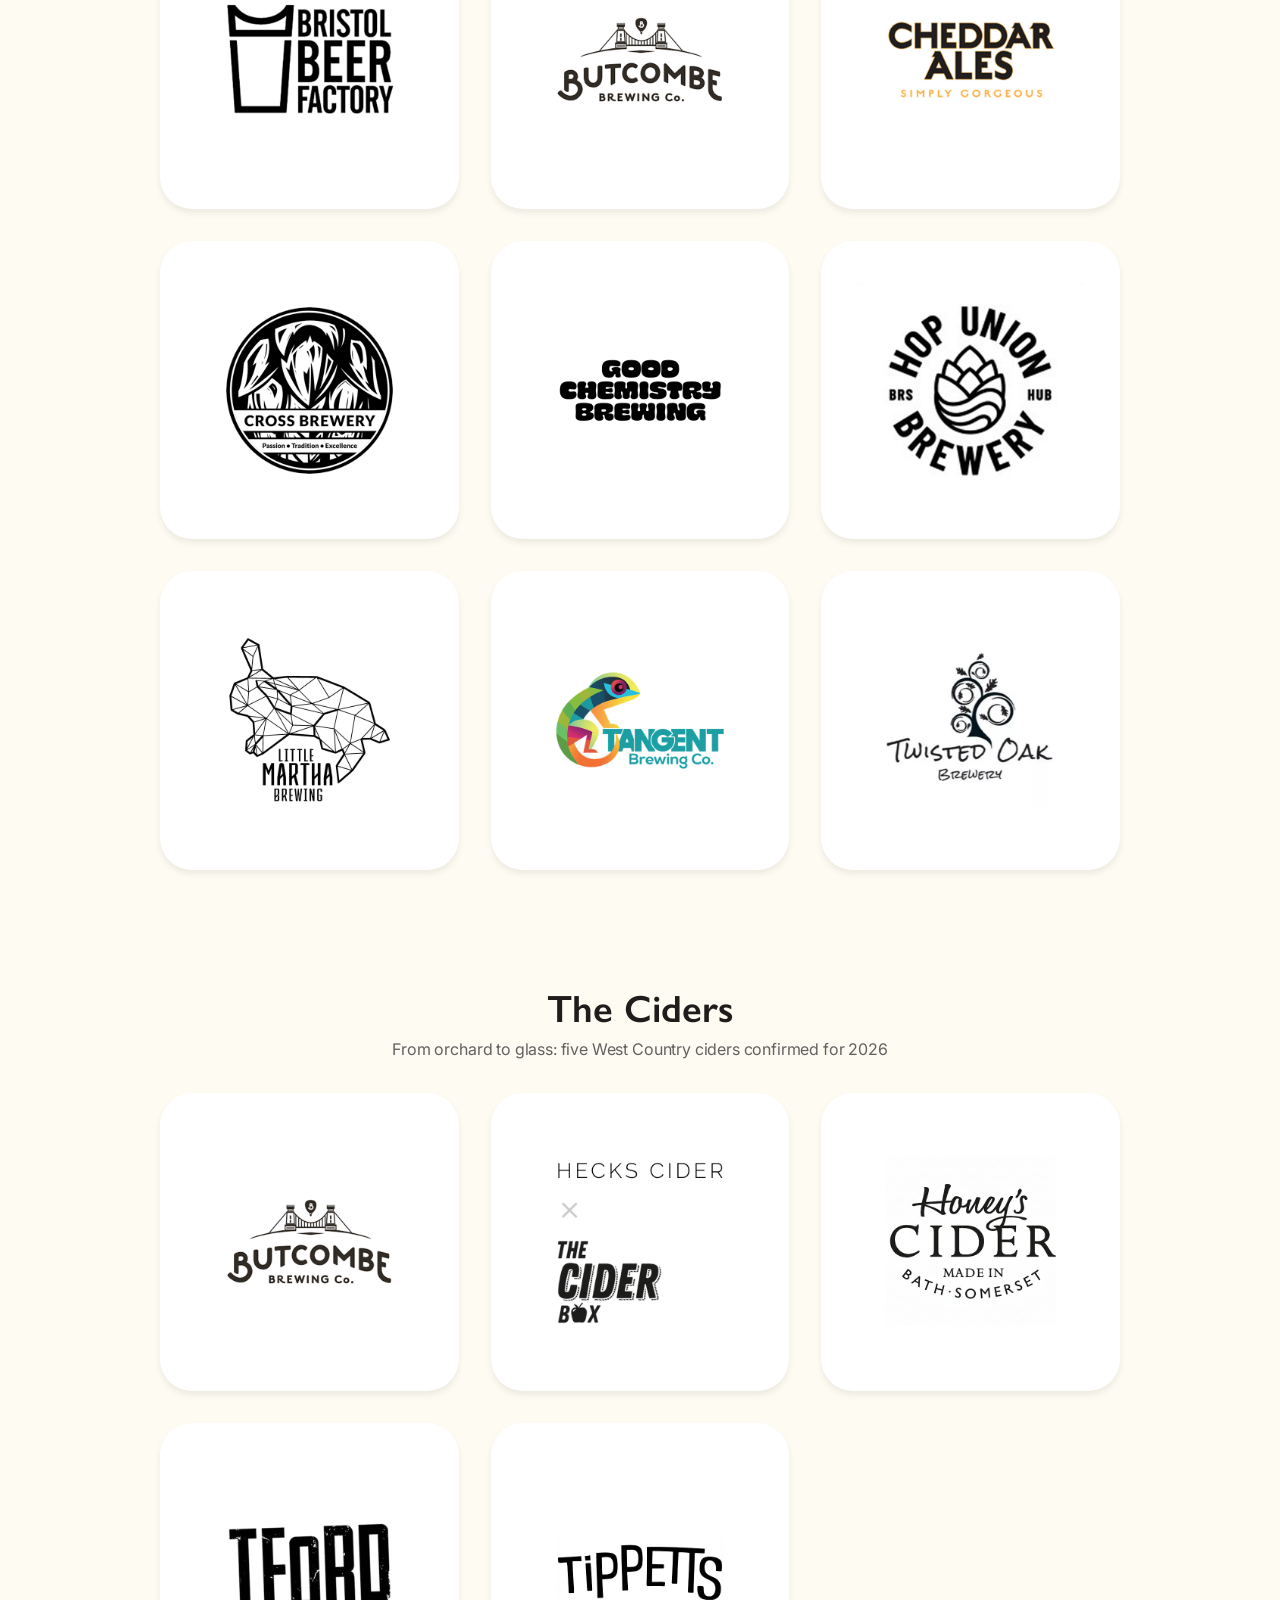
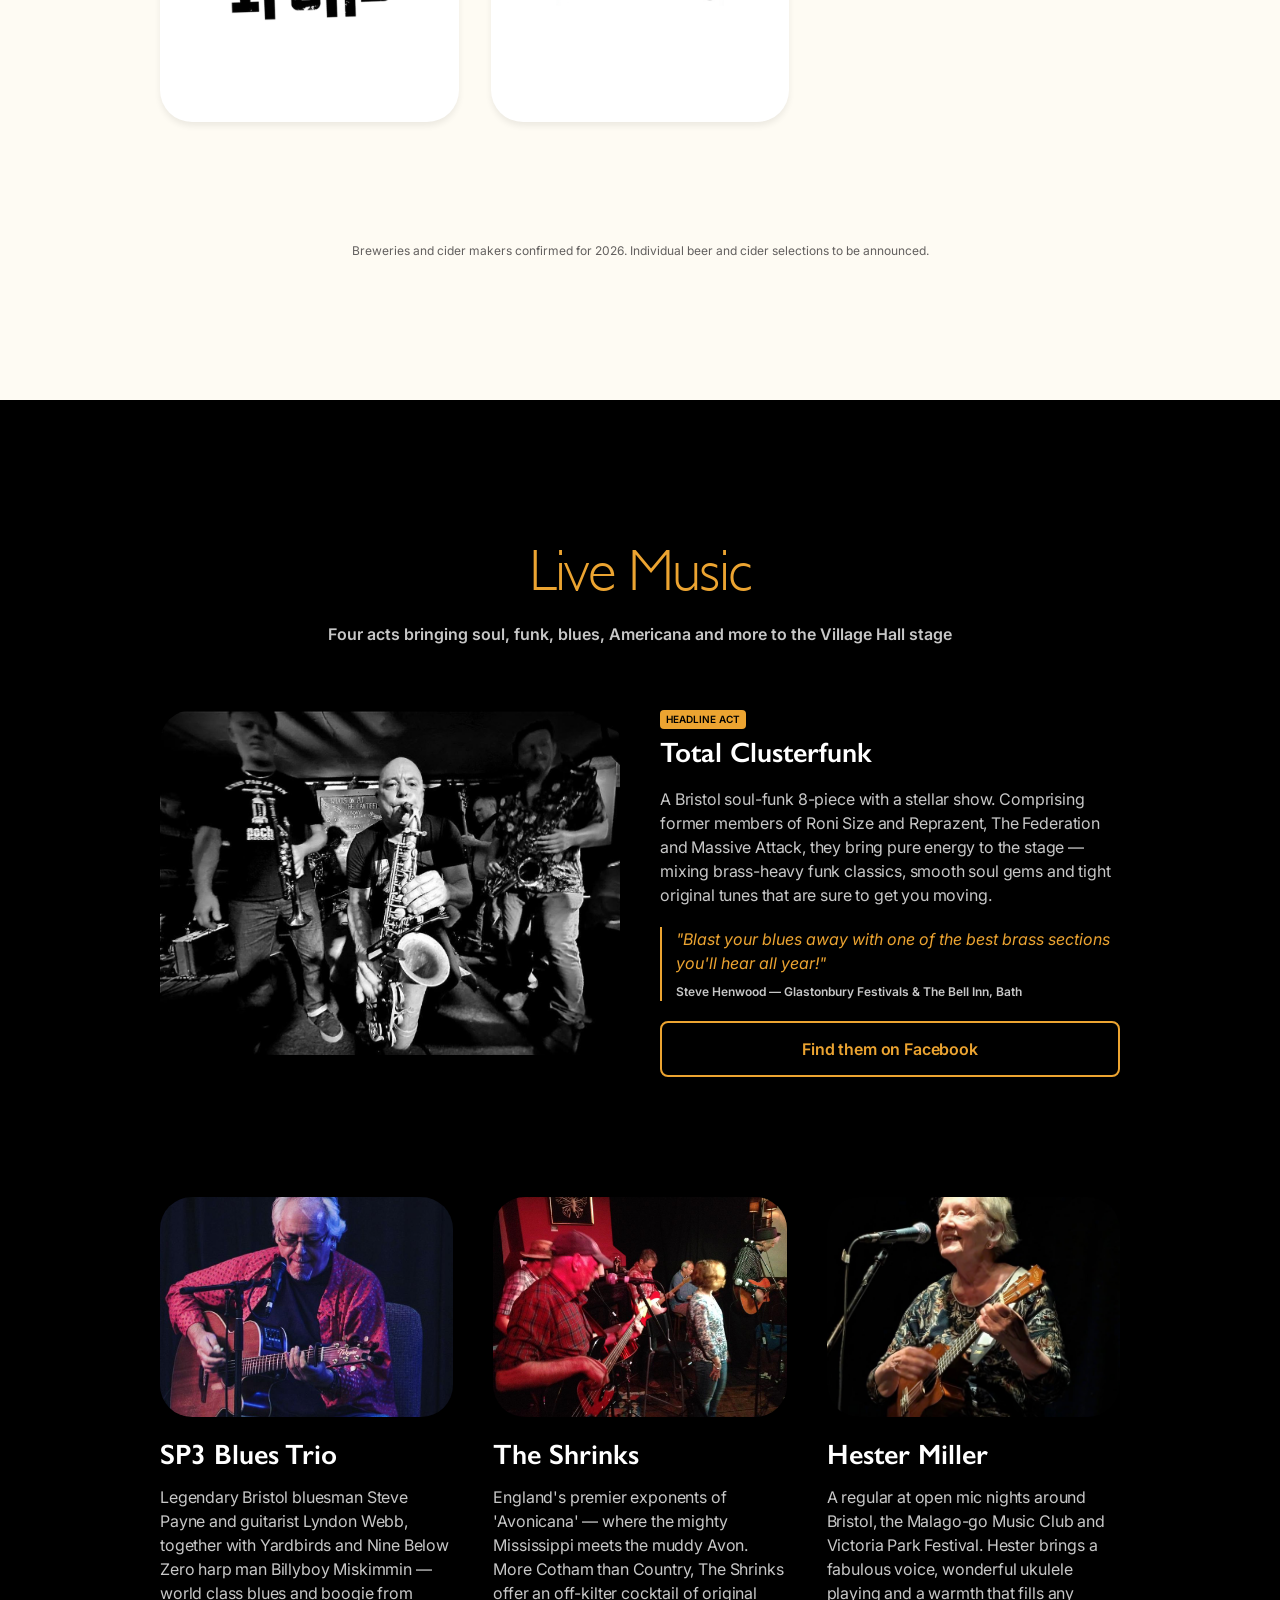
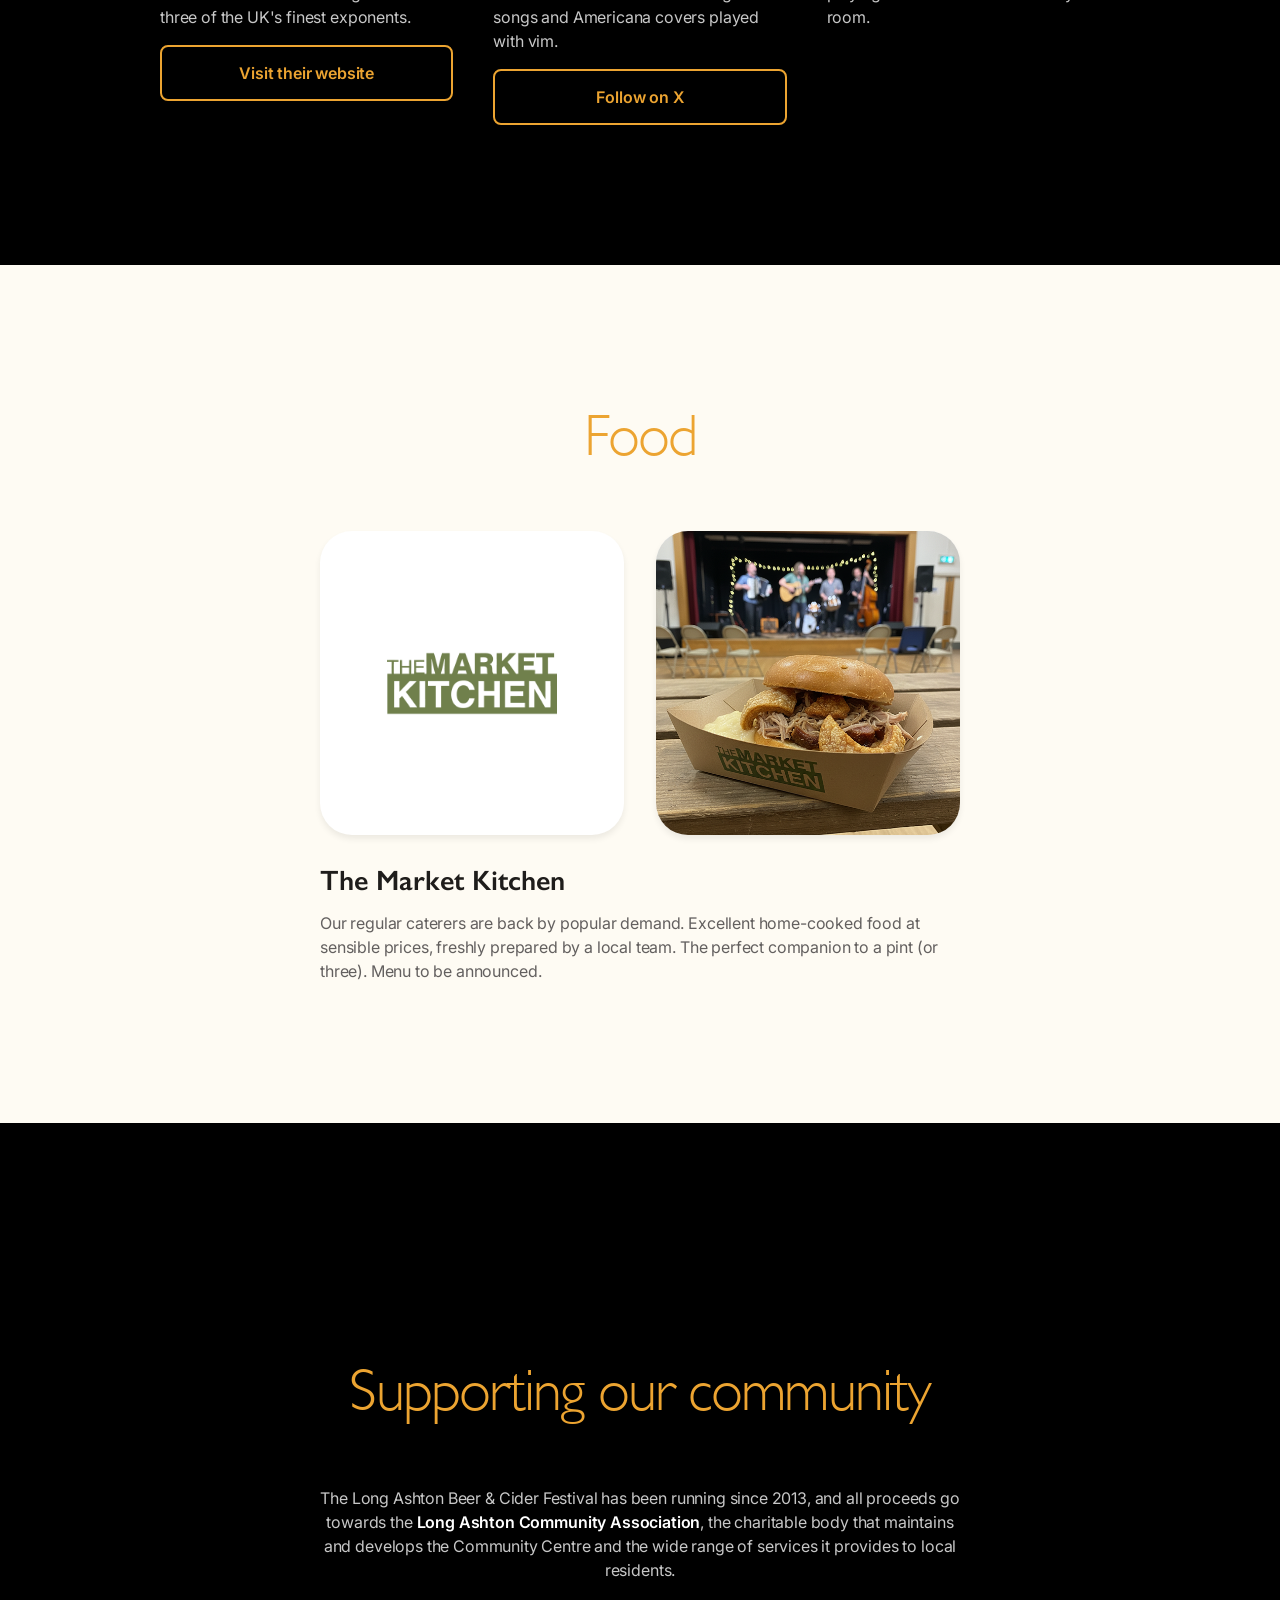
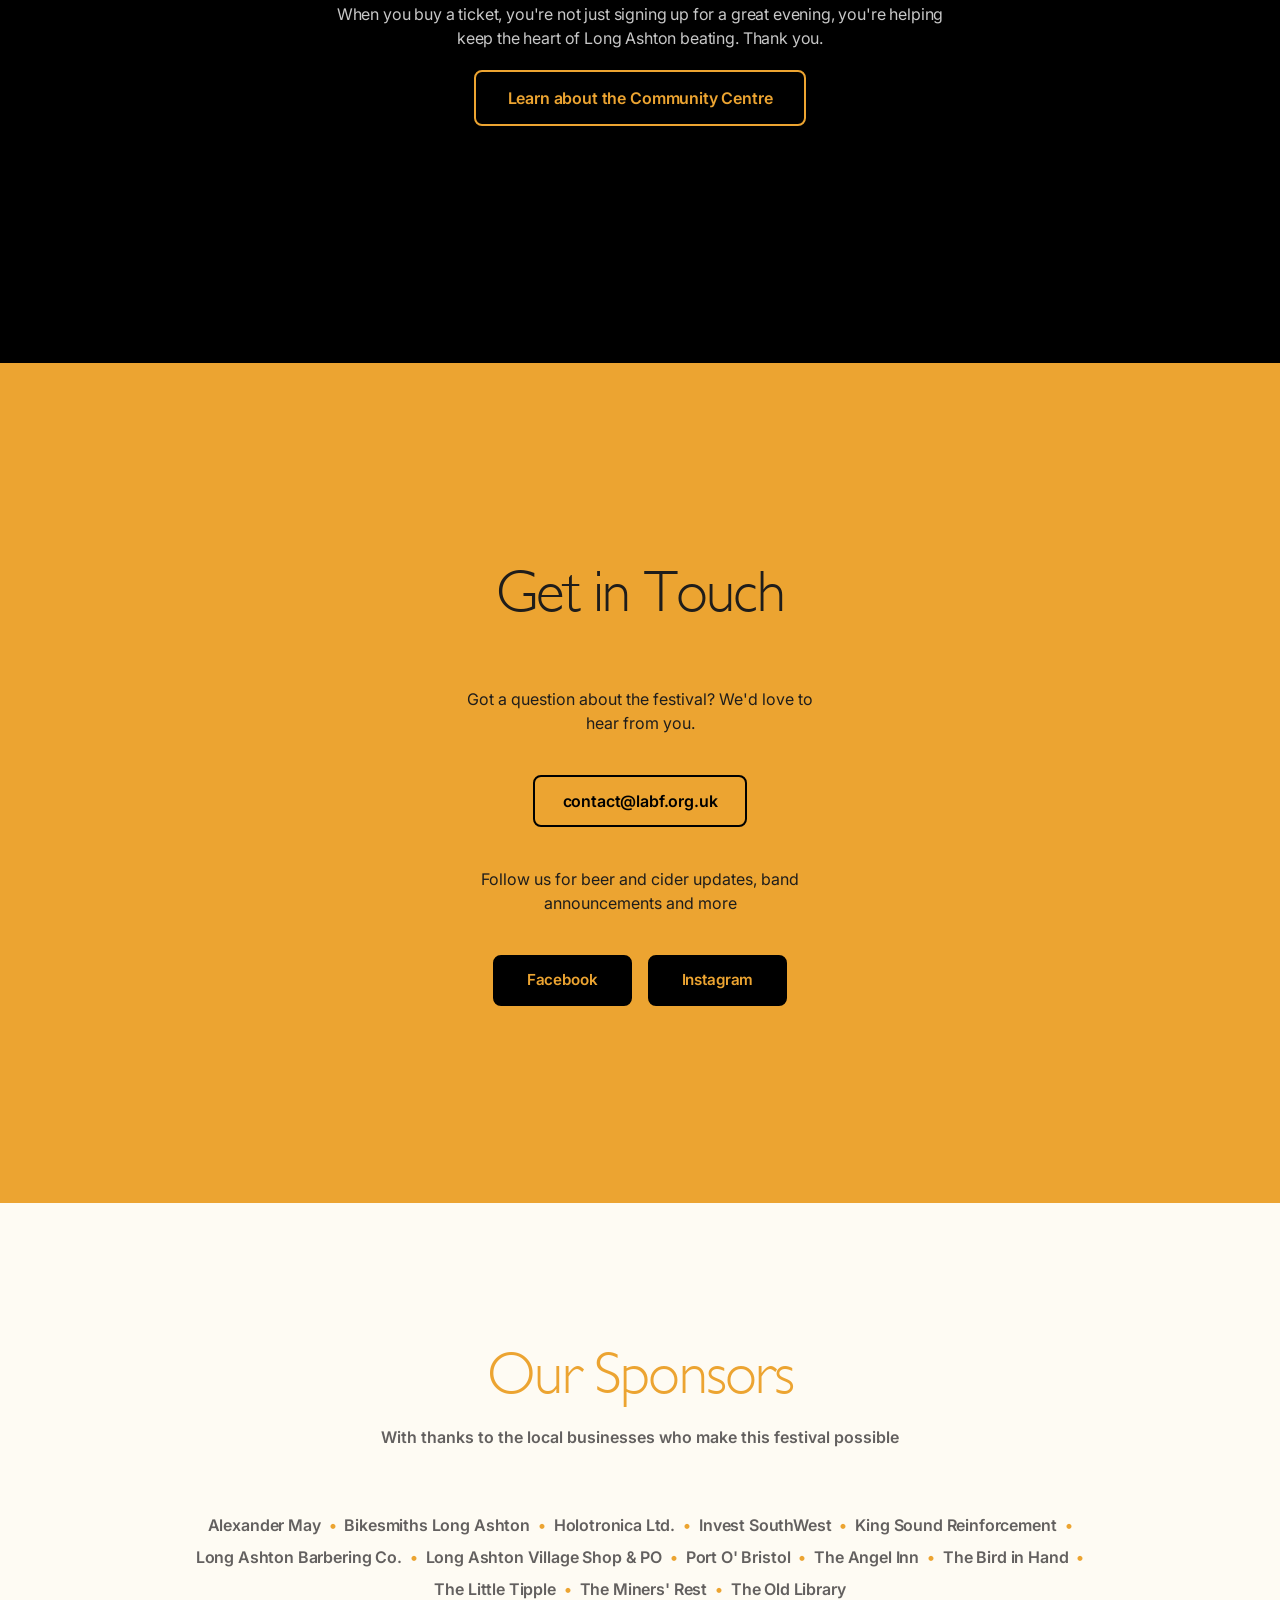
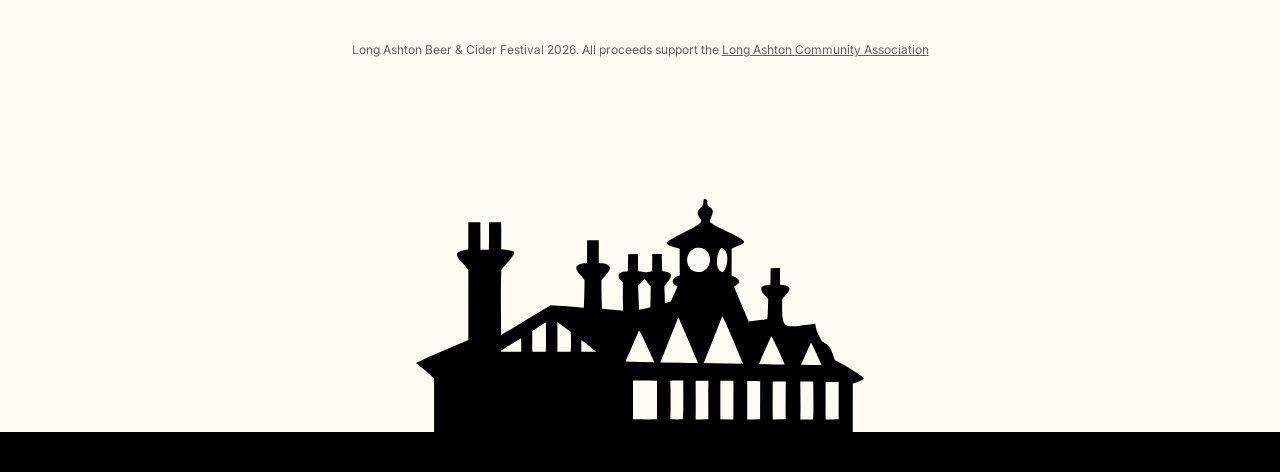
==== commit 88805d44: "Add sold-out toggle and post office hero callout - Add is-sold-out body class toggle mechanism - Hid" ====
--- a/index.html
+++ b/index.html
@@ -24,6 +24,7 @@
   </script>
 </head>
 <body>
+<!-- TICKET STATE: to switch to sold-out mode, change the line above to: <body class="is-sold-out"> -->
 
   <!-- ============================================================
        NAV
@@ -76,8 +77,15 @@
           </a>
         </div>
         <div class="hero__cta-group">
-          <a href="https://lacc.info/events/31/details" class="btn btn--primary" target="_blank" rel="noopener" onclick="gtag('event','buy_tickets',{location:'hero'})">Get Tickets &middot; &pound;15</a>
-          <p class="hero__scarcity">Limited online tickets &ndash; don't miss out</p>
+          <!-- Shown when online tickets available -->
+          <a href="https://lacc.info/events/31/details" class="btn btn--primary hero__cta-online" target="_blank" rel="noopener" onclick="gtag('event','buy_tickets',{location:'hero'})">Get Tickets &middot; &pound;15</a>
+          <p class="hero__scarcity hero__cta-online">Limited online tickets &ndash; don't miss out</p>
+          <!-- Shown when online tickets sold out -->
+          <div class="hero__postoffice-callout hero__cta-soldout">
+            <p class="hero__postoffice-heading">Tickets &middot; &pound;15 &middot; Cash only</p>
+            <p class="hero__postoffice-where">Available from <strong>Long Ashton Post Office</strong></p>
+            <p class="hero__postoffice-when">From 1 September &bull; While stocks last</p>
+          </div>
         </div>
         <p class="hero__small">Includes your first drink, commemorative glass &amp; programme. Also available from <strong>Long Ashton Post Office</strong> from 1 September (cash only).</p>
       </div>
--- a/style.css
+++ b/style.css
@@ -328,6 +328,55 @@
 
 .hero__small strong { font-weight: 600; color: var(--on-black); }
 
+/* ============================================================
+   SOLD-OUT TOGGLE
+   Add class="is-sold-out" to <body> to switch to post office mode
+============================================================ */
+
+/* Default: show online CTA, hide post office callout */
+.hero__cta-soldout { display: none; }
+
+/* Sold out: hide online CTA, show post office callout */
+.is-sold-out .hero__cta-online { display: none; }
+.is-sold-out .hero__cta-soldout { display: flex; }
+.is-sold-out .nav__cta { display: none; }
+
+/* Post office callout */
+.hero__postoffice-callout {
+  display: flex;
+  flex-direction: column;
+  align-items: center;
+  gap: 0.35rem;
+  border: 1px solid rgba(236, 164, 49, 0.85);
+  border-radius: 0.75rem;
+  padding: 1.25rem 2rem;
+  text-align: center;
+}
+
+.hero__postoffice-heading {
+  font-family: var(--font-display);
+  font-weight: 600;
+  font-size: 1.5rem;
+  letter-spacing: -0.01em;
+  color: var(--amber);
+}
+
+.hero__postoffice-where {
+  font-size: 1rem;
+  color: var(--on-black);
+  line-height: 1.4;
+}
+
+.hero__postoffice-where strong {
+  font-weight: 600;
+}
+
+.hero__postoffice-when {
+  font-size: 0.75rem;
+  color: var(--on-black-muted);
+  letter-spacing: 0.01em;
+}
+
 @media (min-width: 480px) {
   .hero__crest { width: 260px; margin-bottom: -115px; }
   .hero__stat-value { font-size: 2.2rem; }
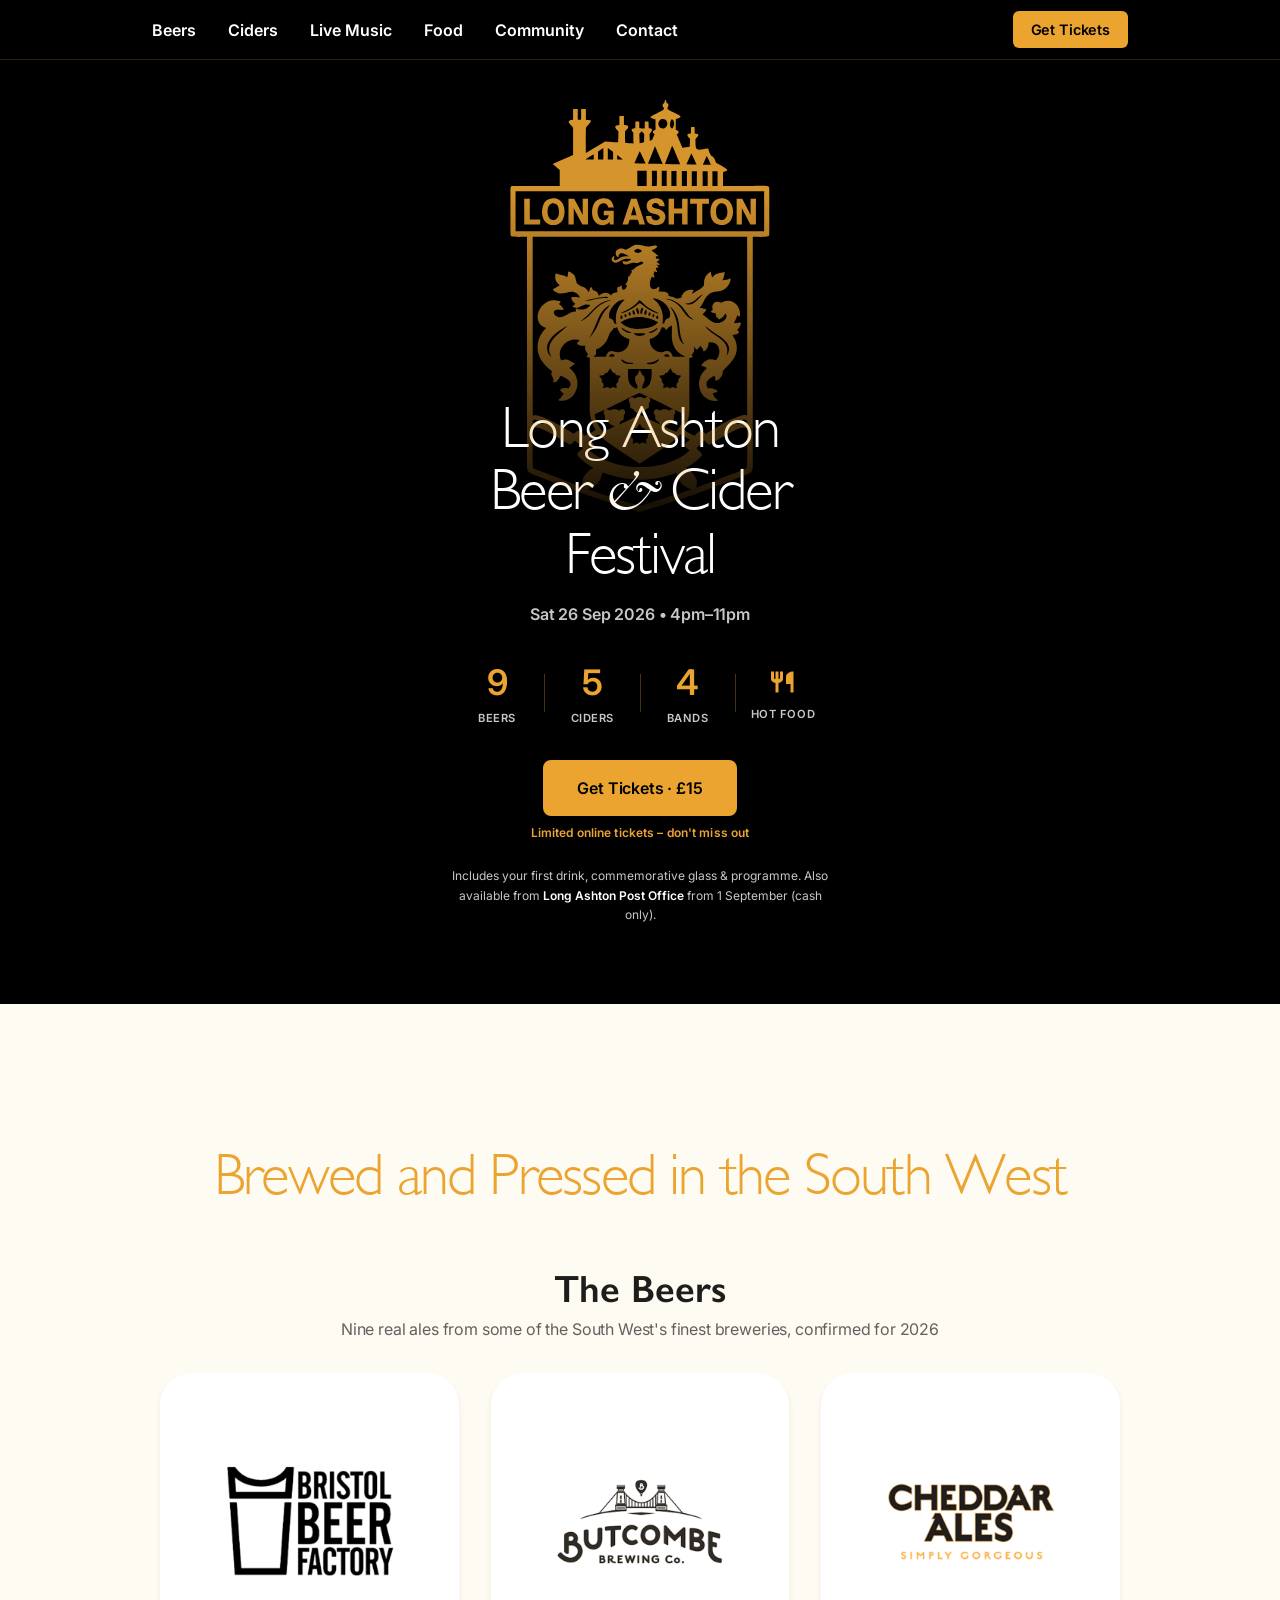
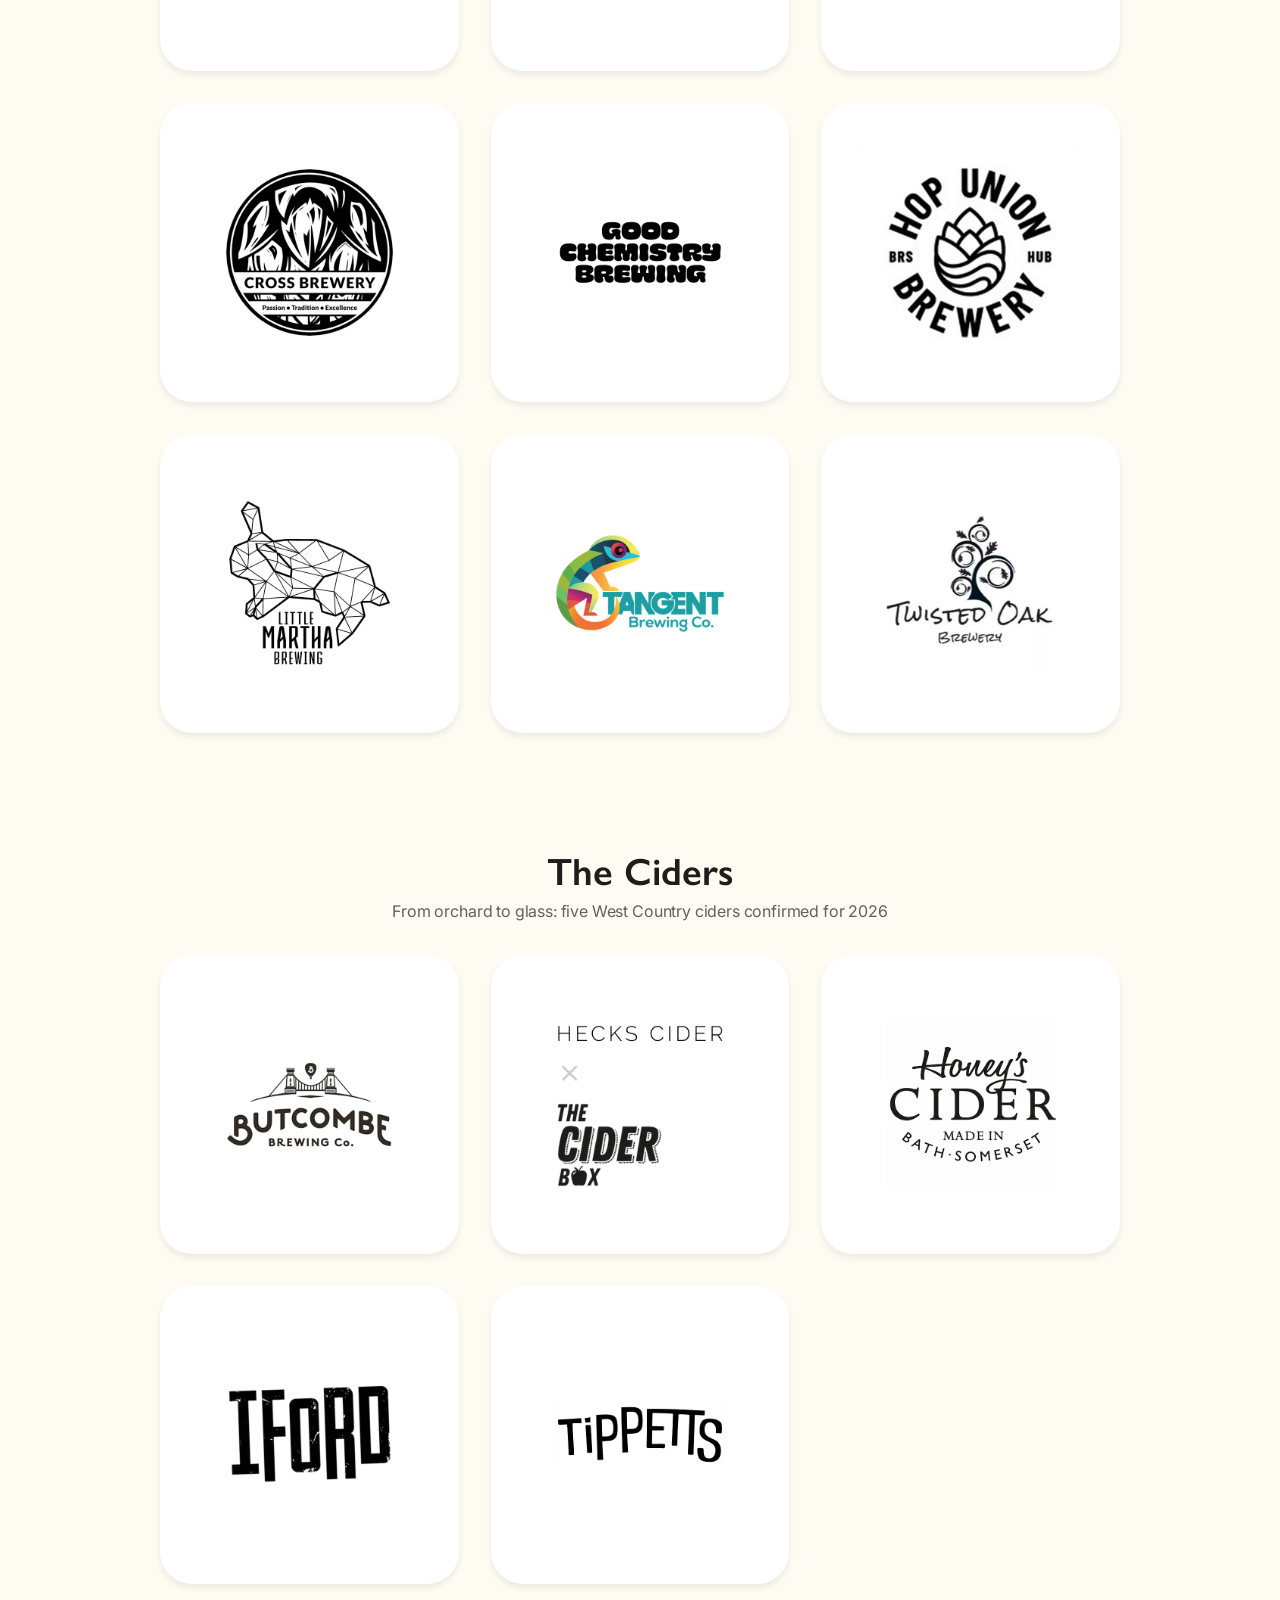
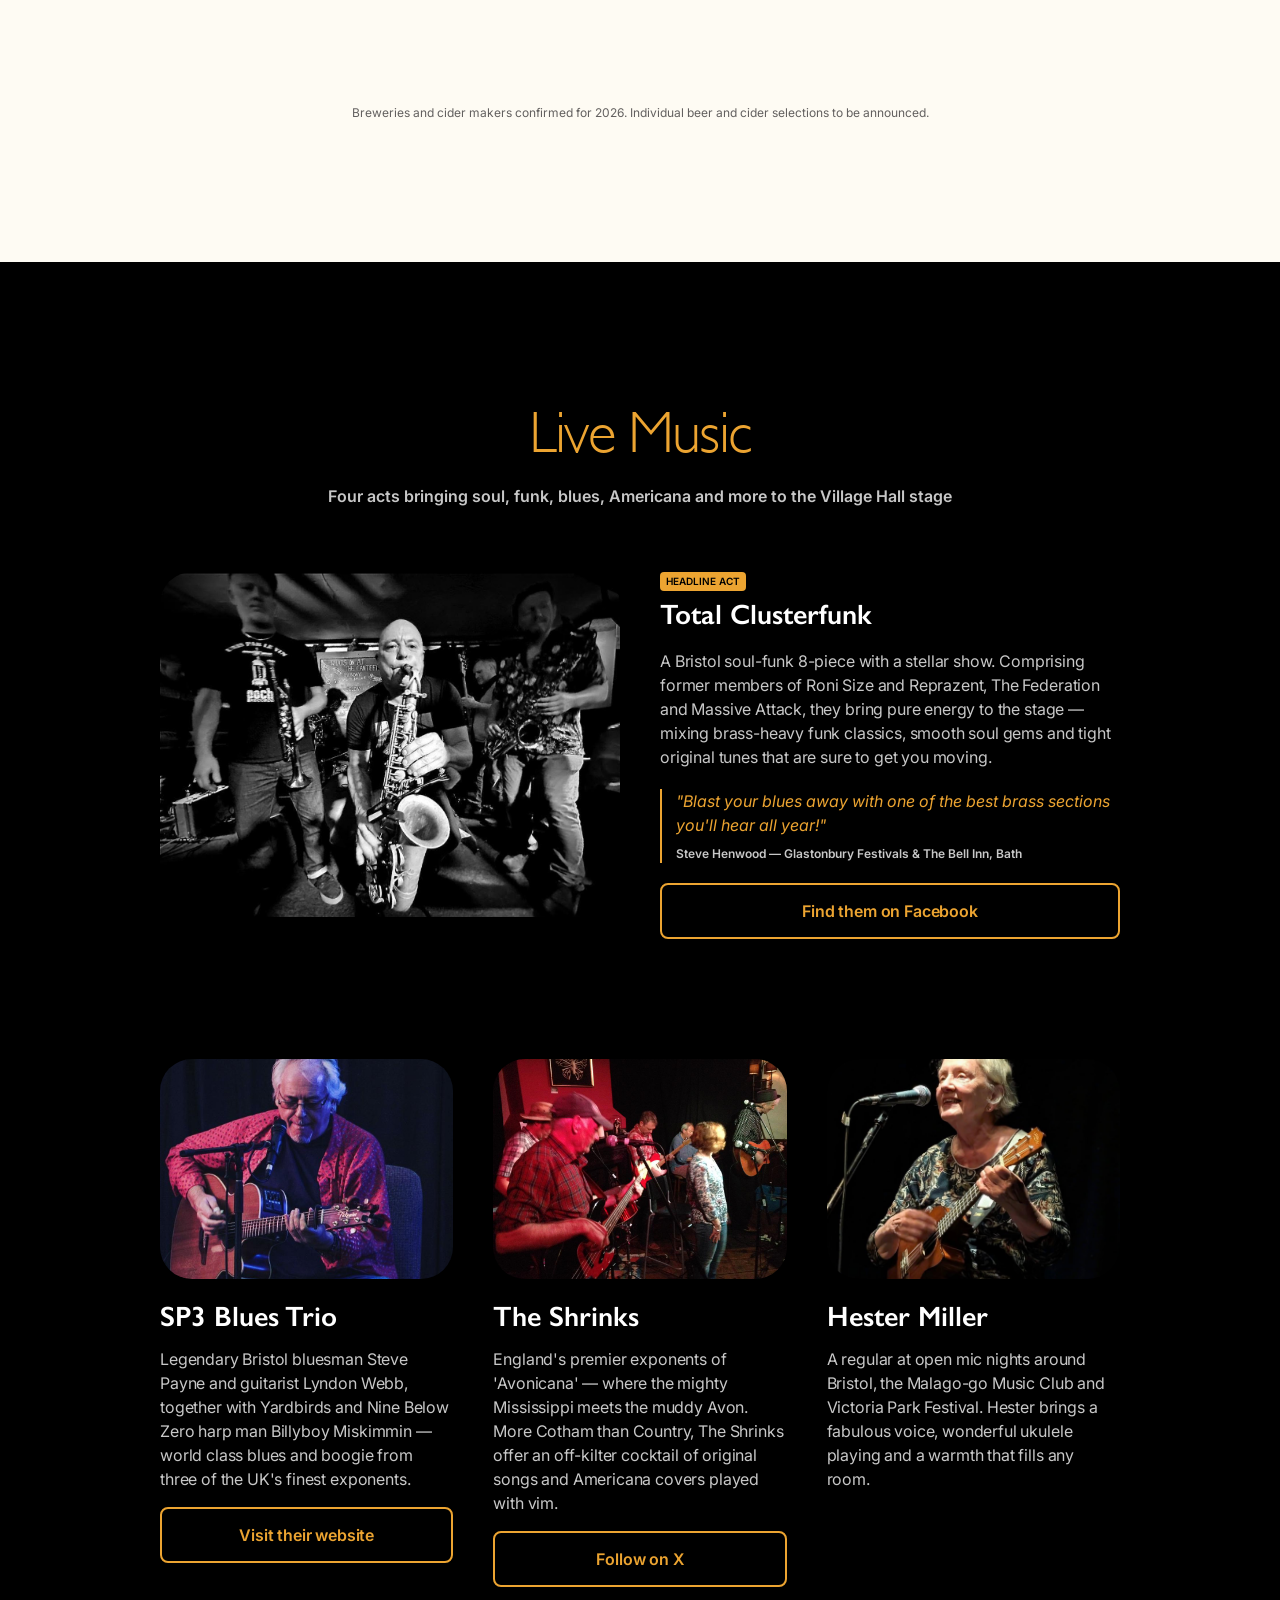
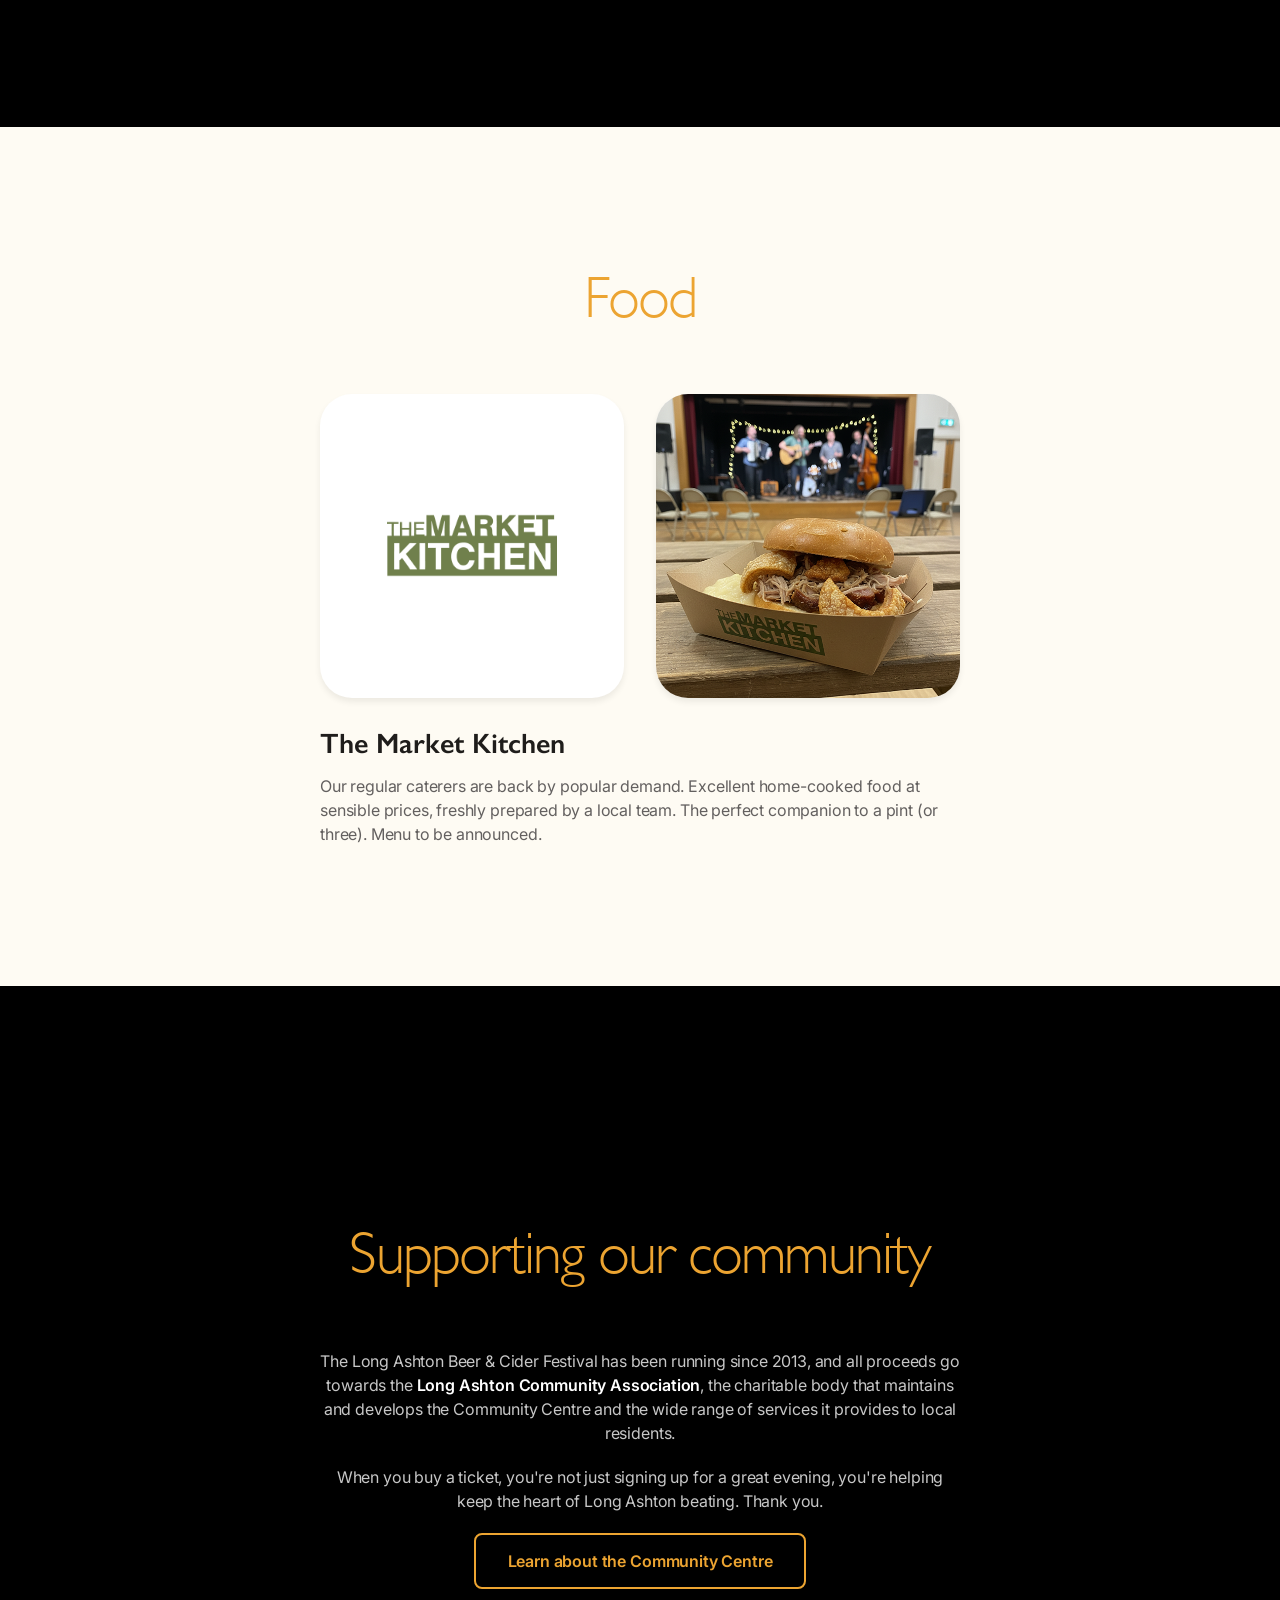
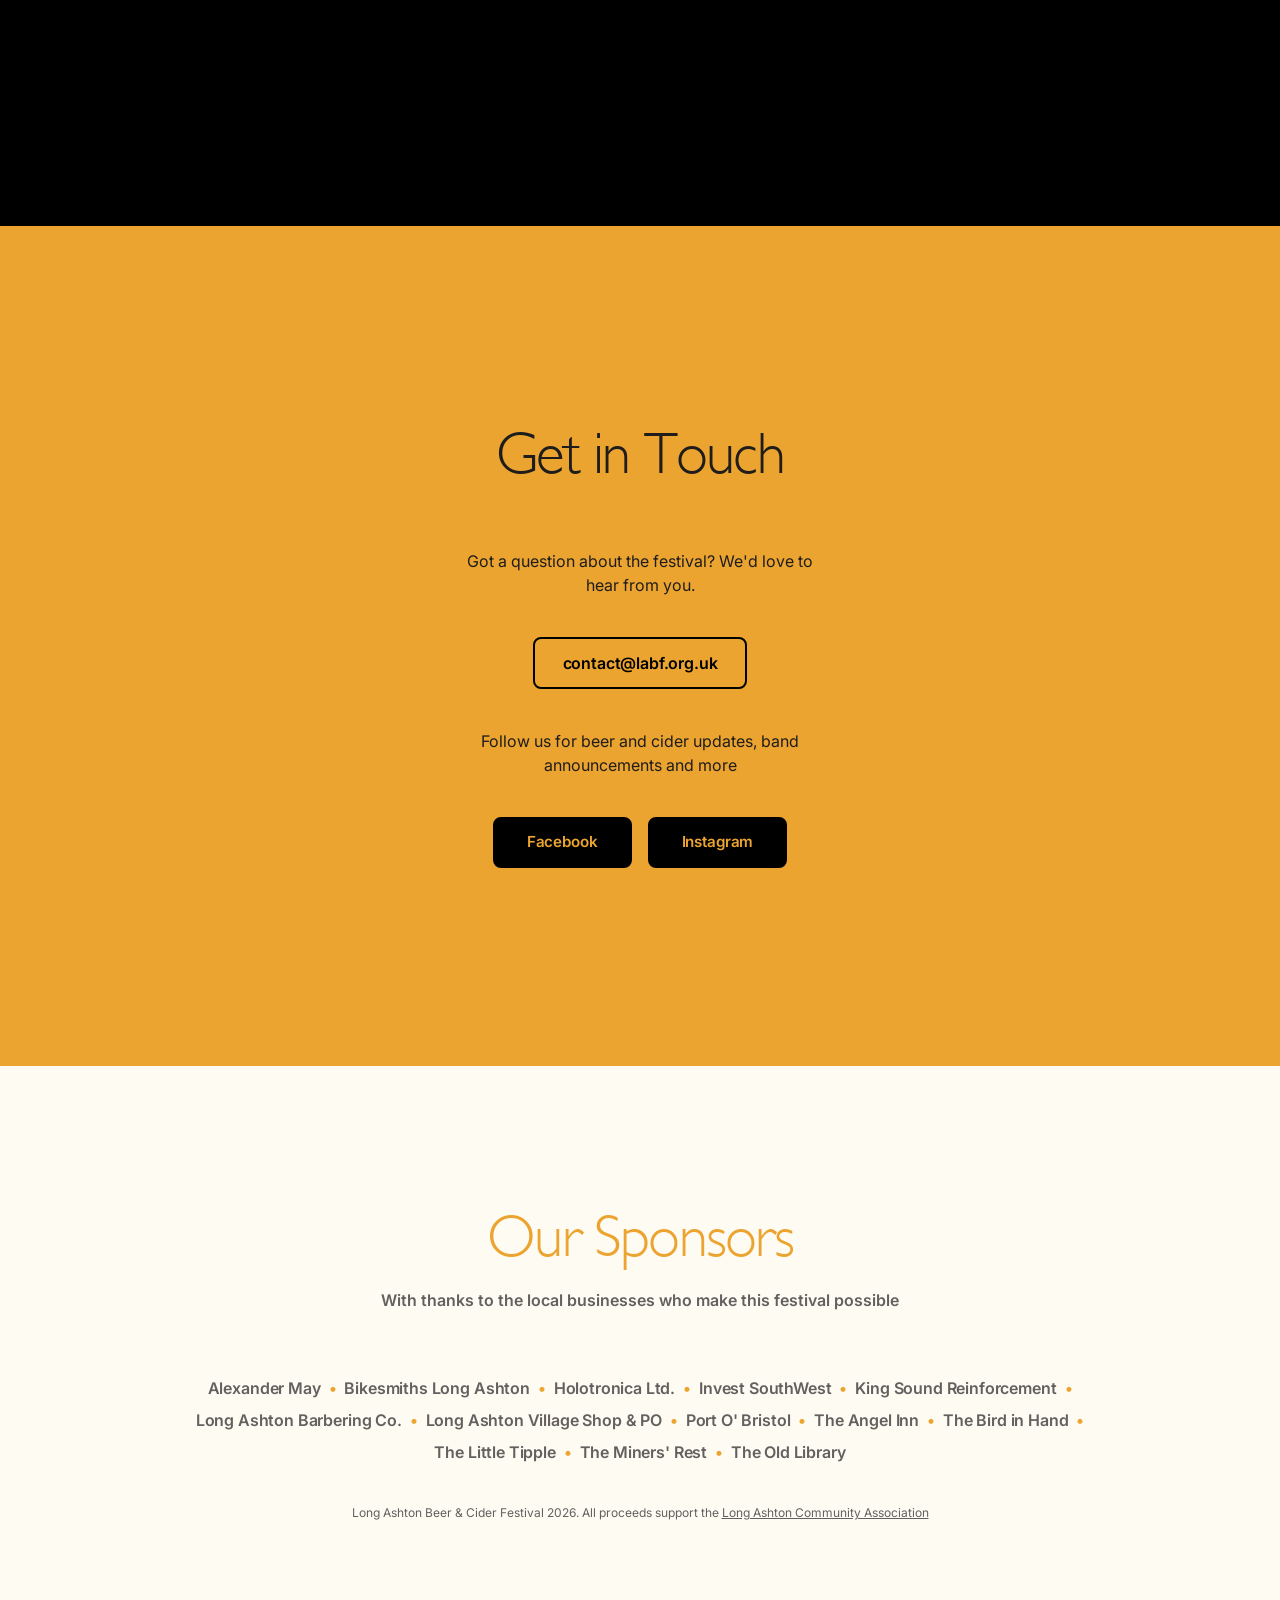
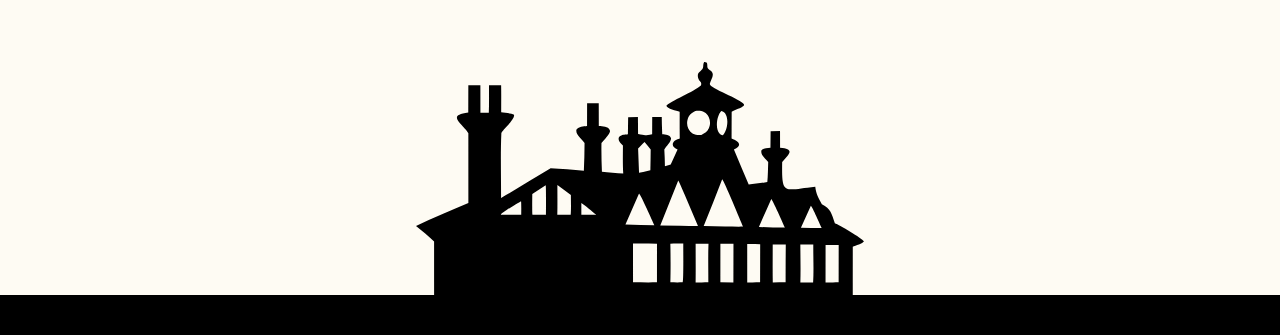
==== commit fe91b0d8: "Fix sold-out toggle CSS specificity and tidy up hero copy - Fix display:none specificity conflict on" ====
--- a/index.html
+++ b/index.html
@@ -25,6 +25,7 @@
 </head>
 <body>
 <!-- TICKET STATE: to switch to sold-out mode, change the line above to: <body class="is-sold-out"> -->
+<!-- TICKET STATE: to switch back to online tickets available, change the line above to: <body> -->
 
   <!-- ============================================================
        NAV
@@ -87,7 +88,8 @@
             <p class="hero__postoffice-when">From 1 September &bull; While stocks last</p>
           </div>
         </div>
-        <p class="hero__small">Includes your first drink, commemorative glass &amp; programme. Also available from <strong>Long Ashton Post Office</strong> from 1 September (cash only).</p>
+        <p class="hero__small hero__cta-online">Includes your first drink, commemorative glass &amp; programme. Also available from <strong>Long Ashton Post Office</strong> from 1 September (cash only).</p>
+        <p class="hero__small hero__cta-soldout">Includes your first drink, commemorative glass &amp; programme.</p>
       </div>
     </div>
   </section>
--- a/style.css
+++ b/style.css
@@ -334,11 +334,11 @@
 ============================================================ */
 
 /* Default: show online CTA, hide post office callout */
-.hero__cta-soldout { display: none; }
+.hero .hero__cta-soldout { display: none; }
 
 /* Sold out: hide online CTA, show post office callout */
 .is-sold-out .hero__cta-online { display: none; }
-.is-sold-out .hero__cta-soldout { display: flex; }
+.is-sold-out .hero .hero__cta-soldout { display: flex; }
 .is-sold-out .nav__cta { display: none; }
 
 /* Post office callout */
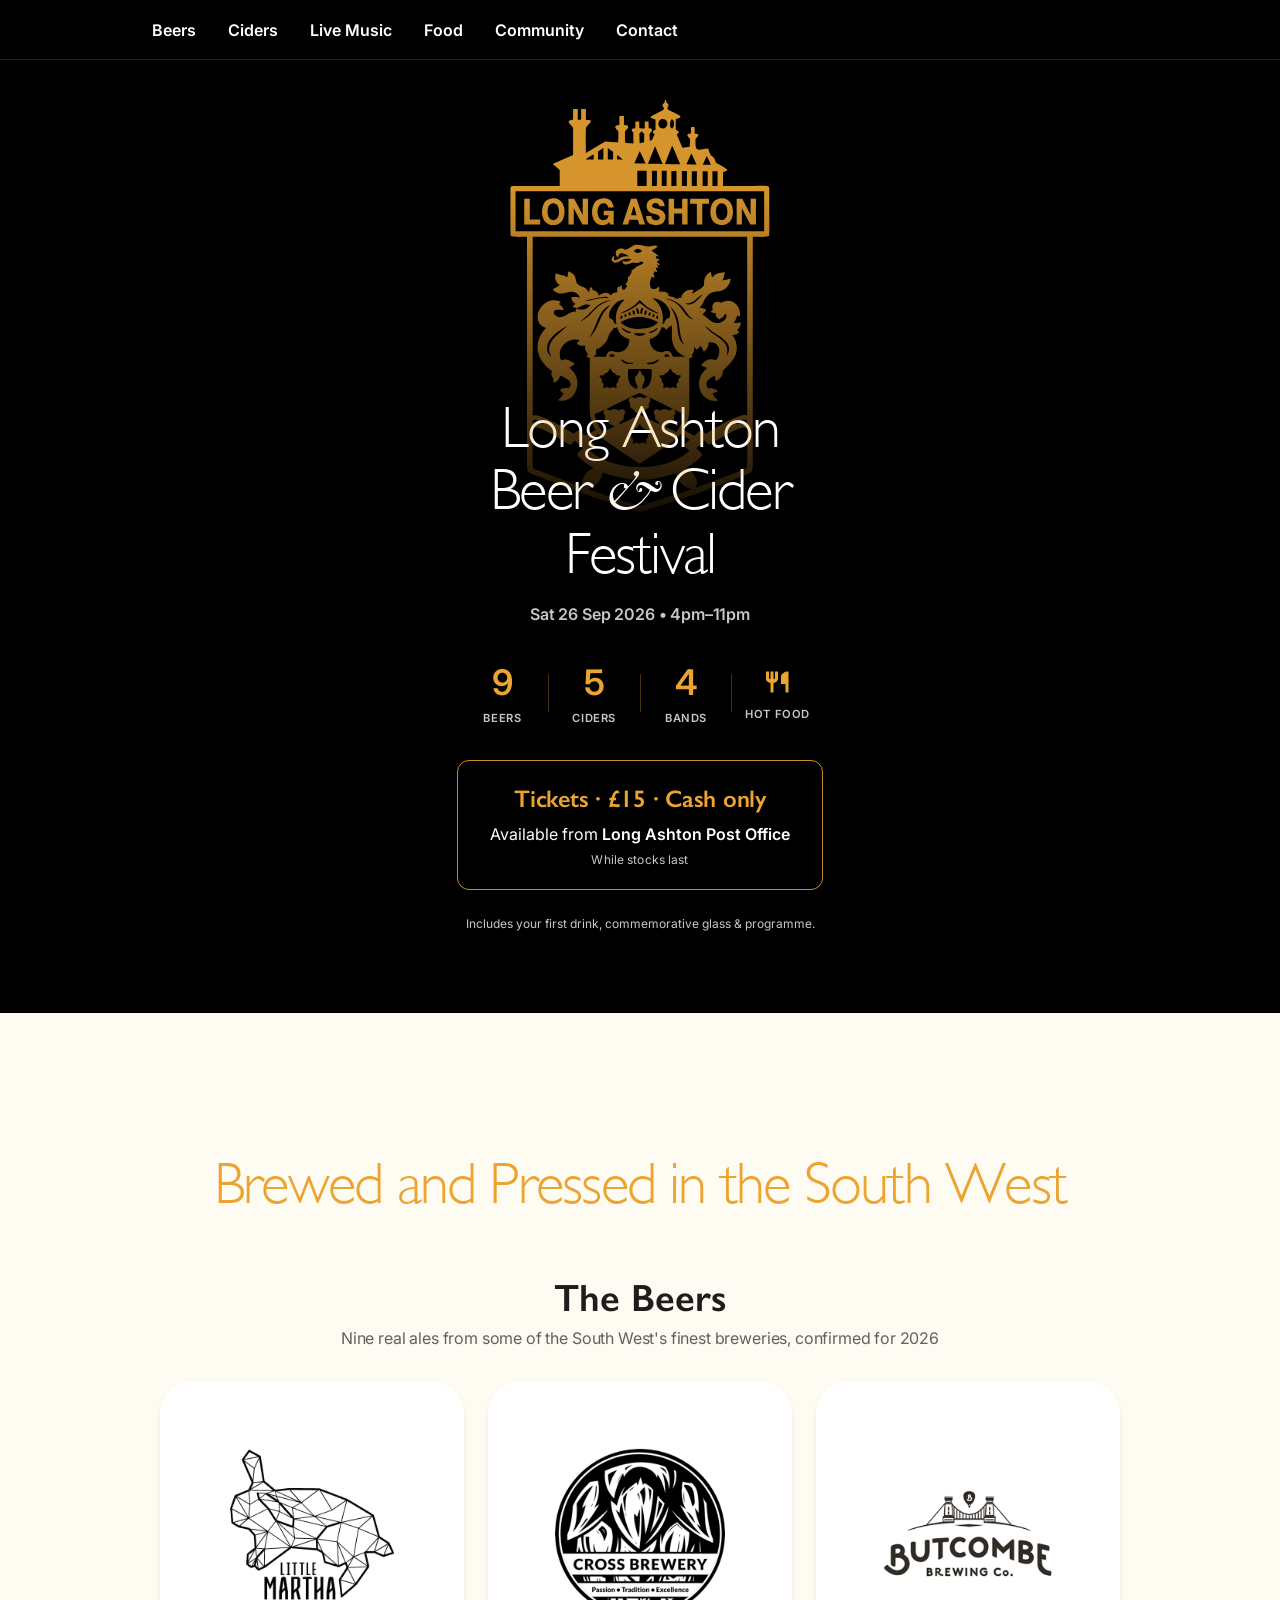
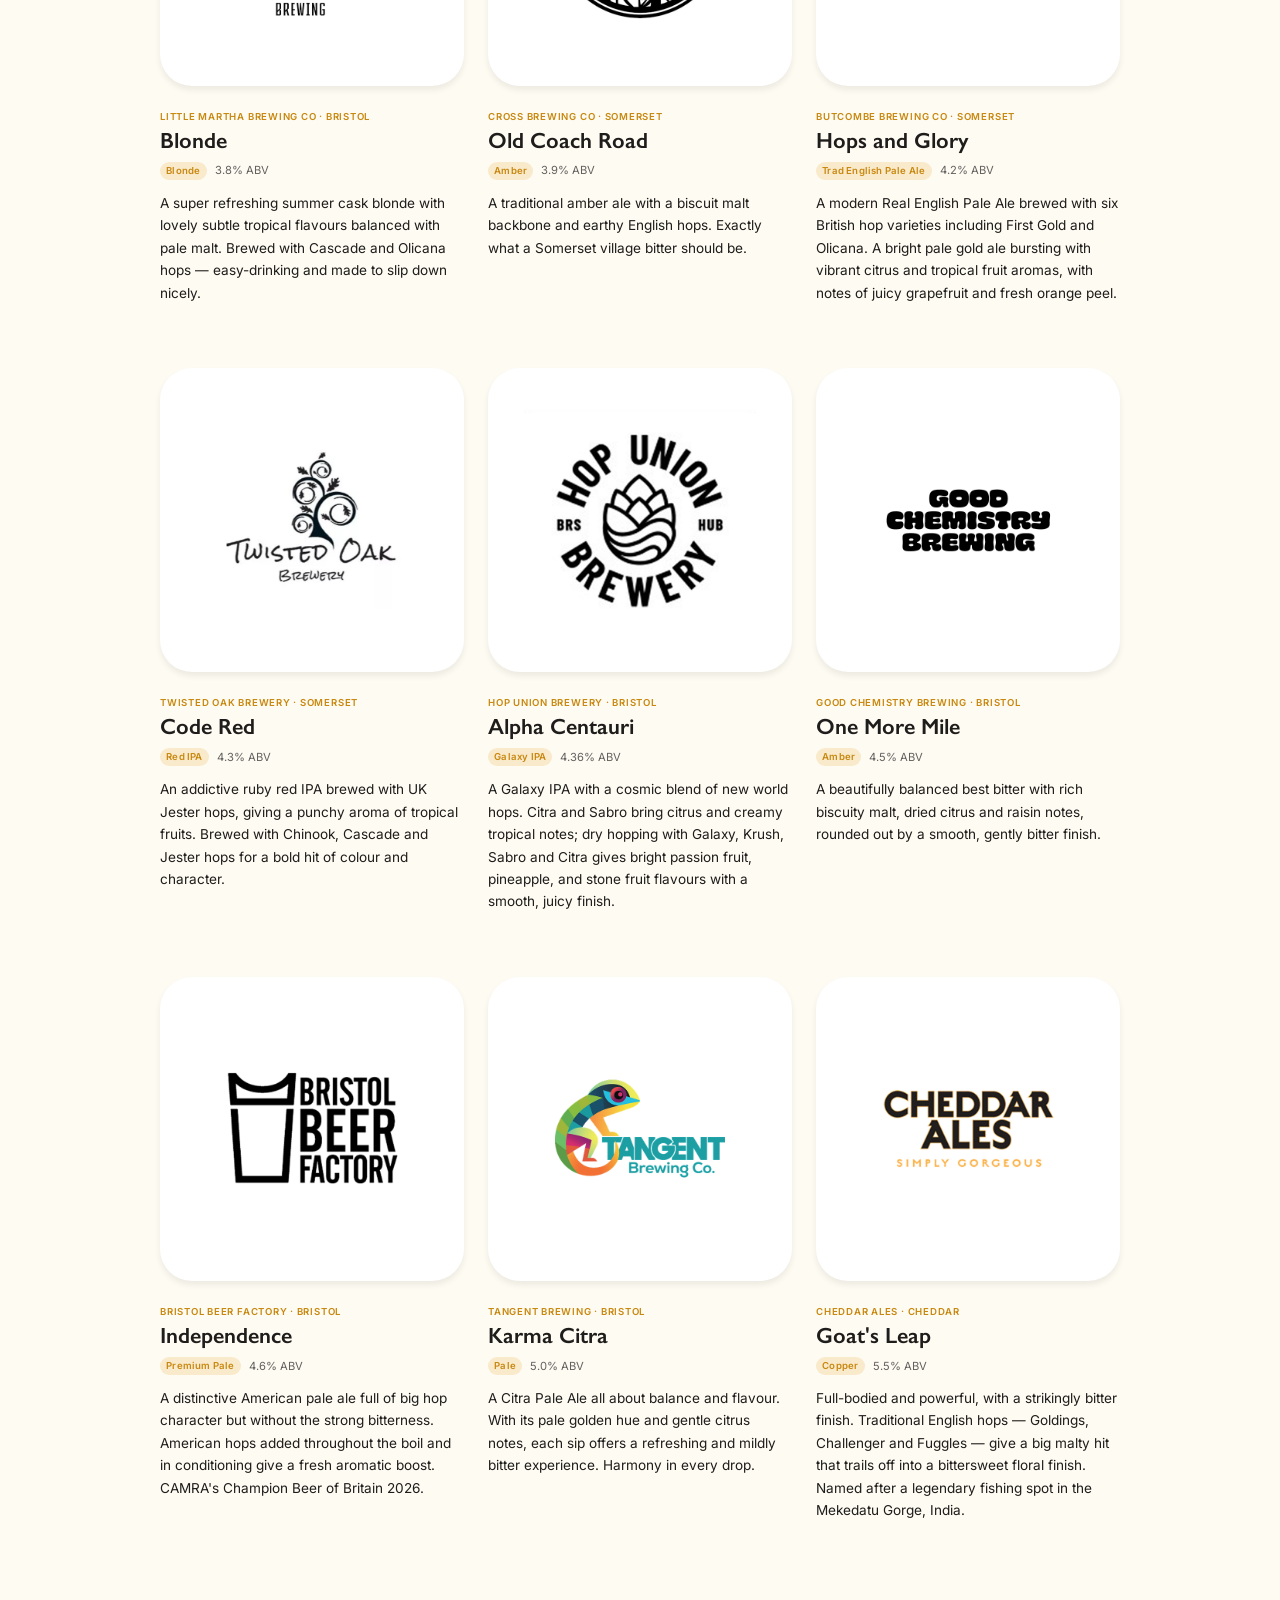
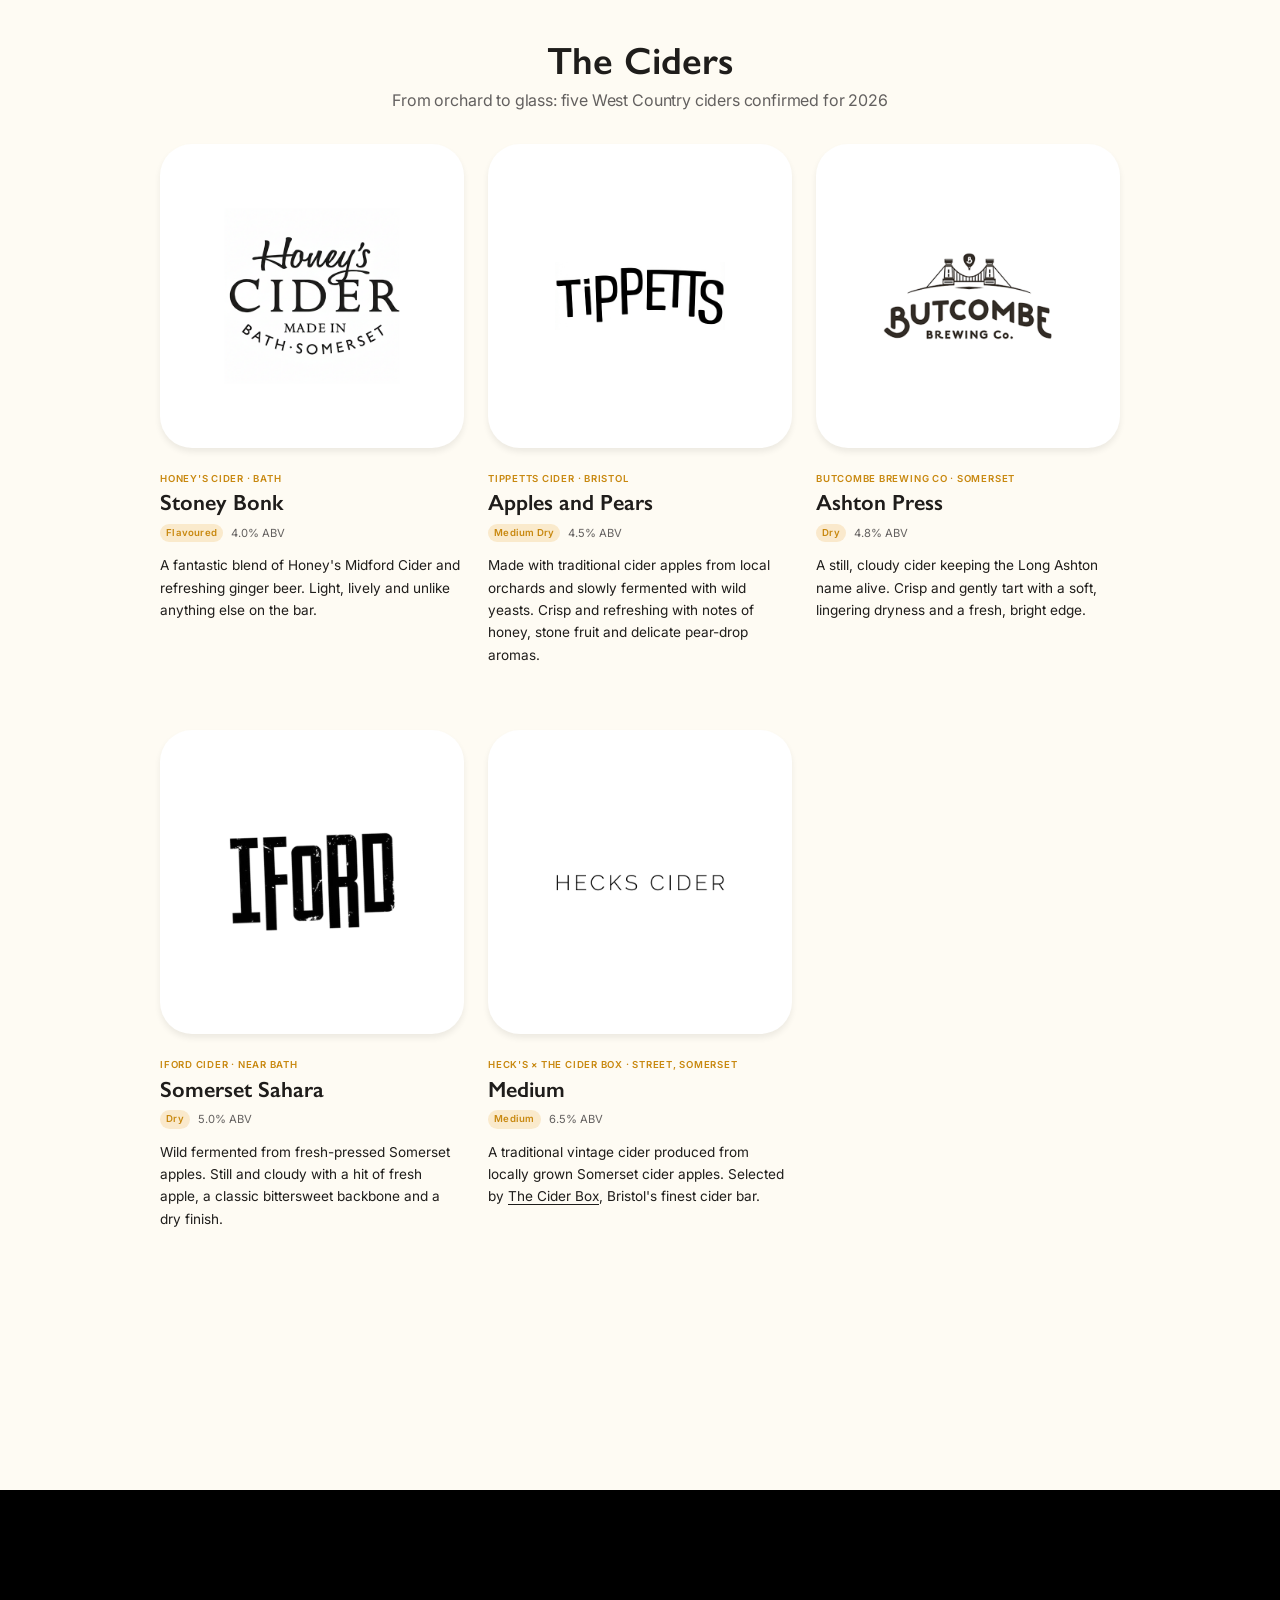
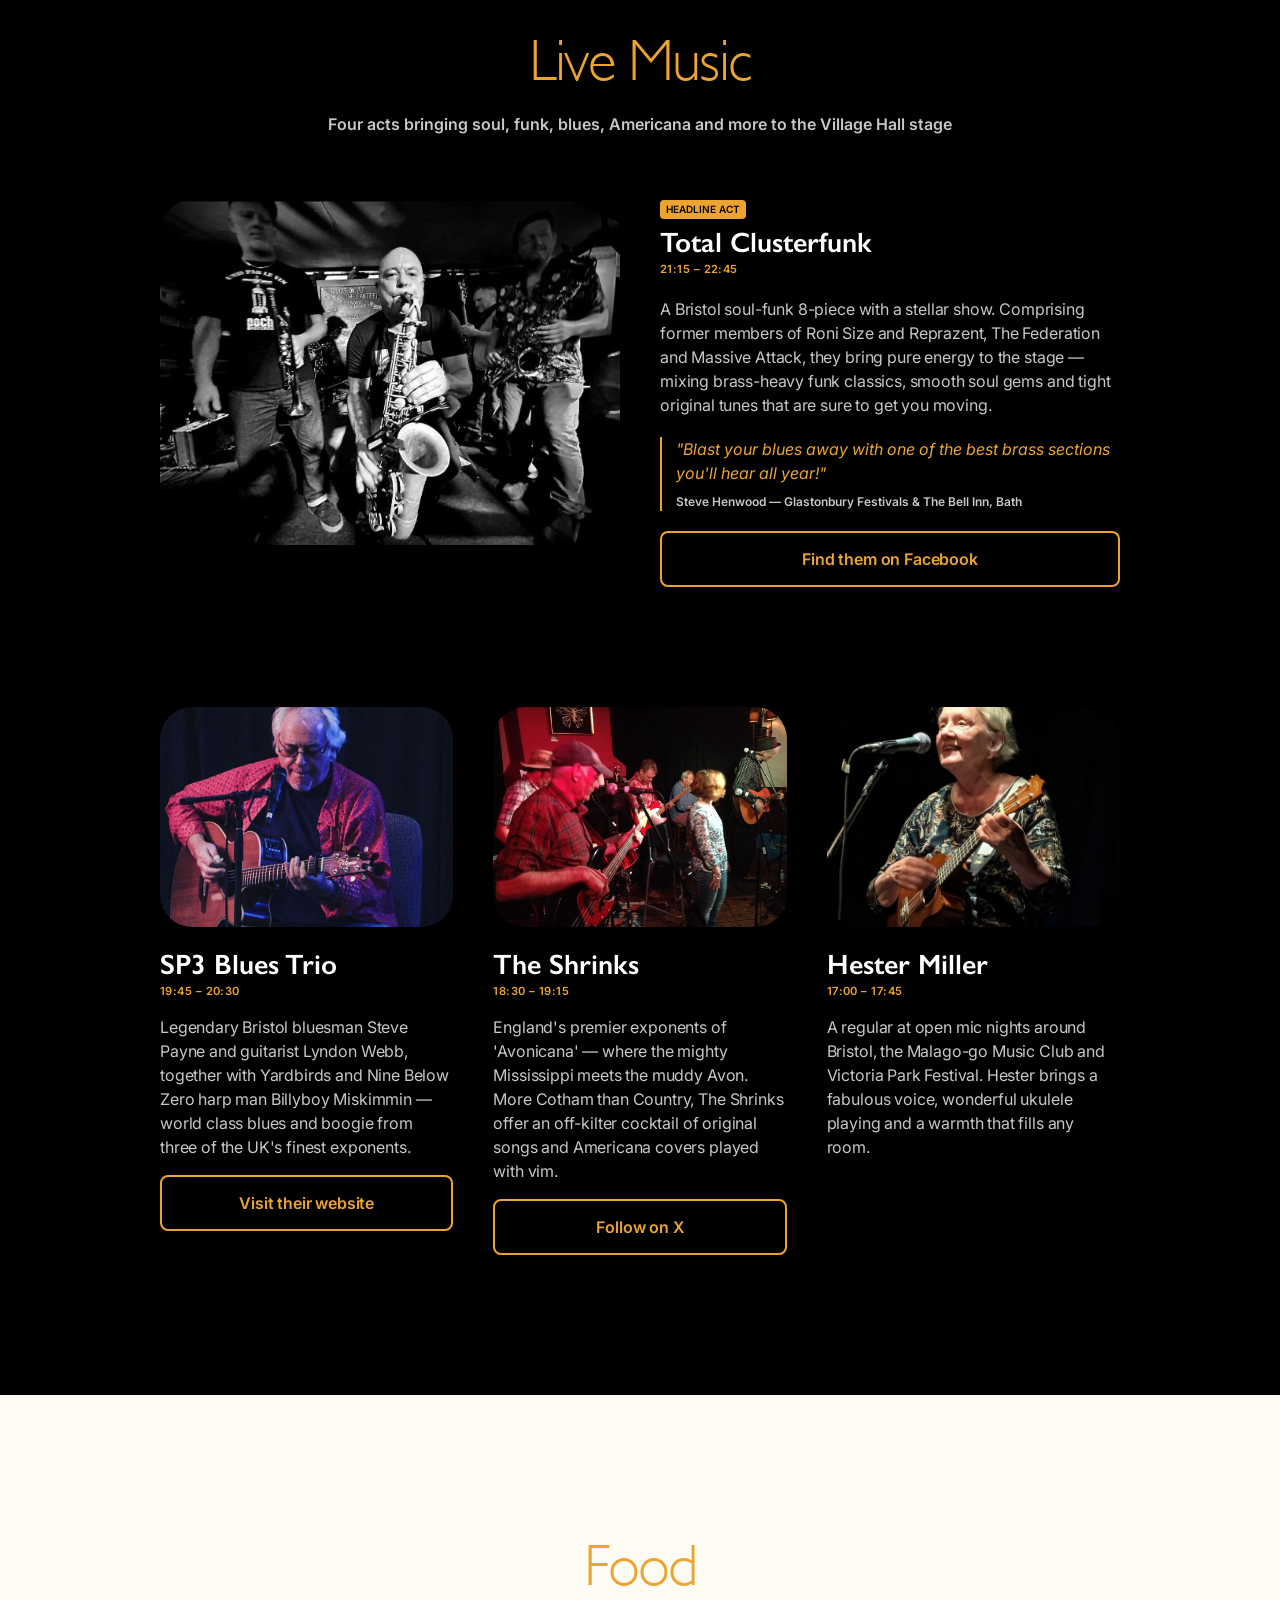
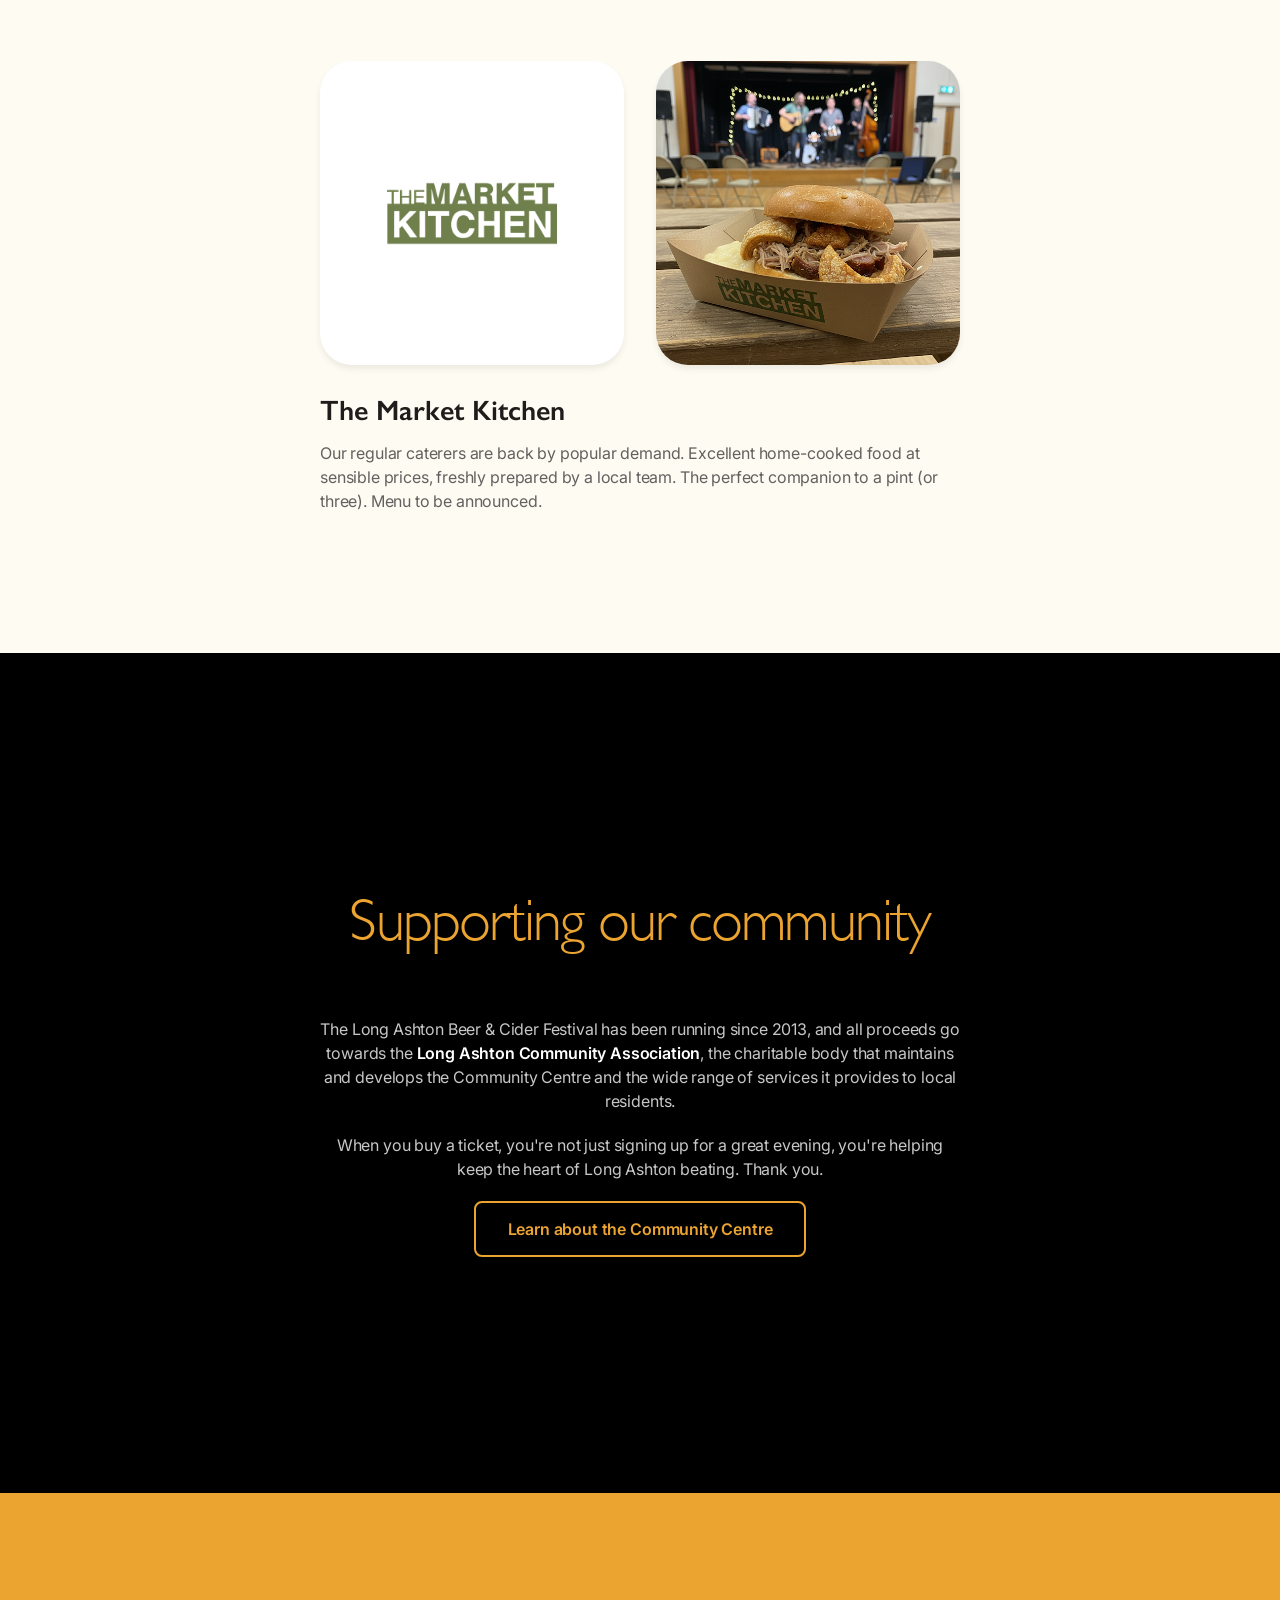
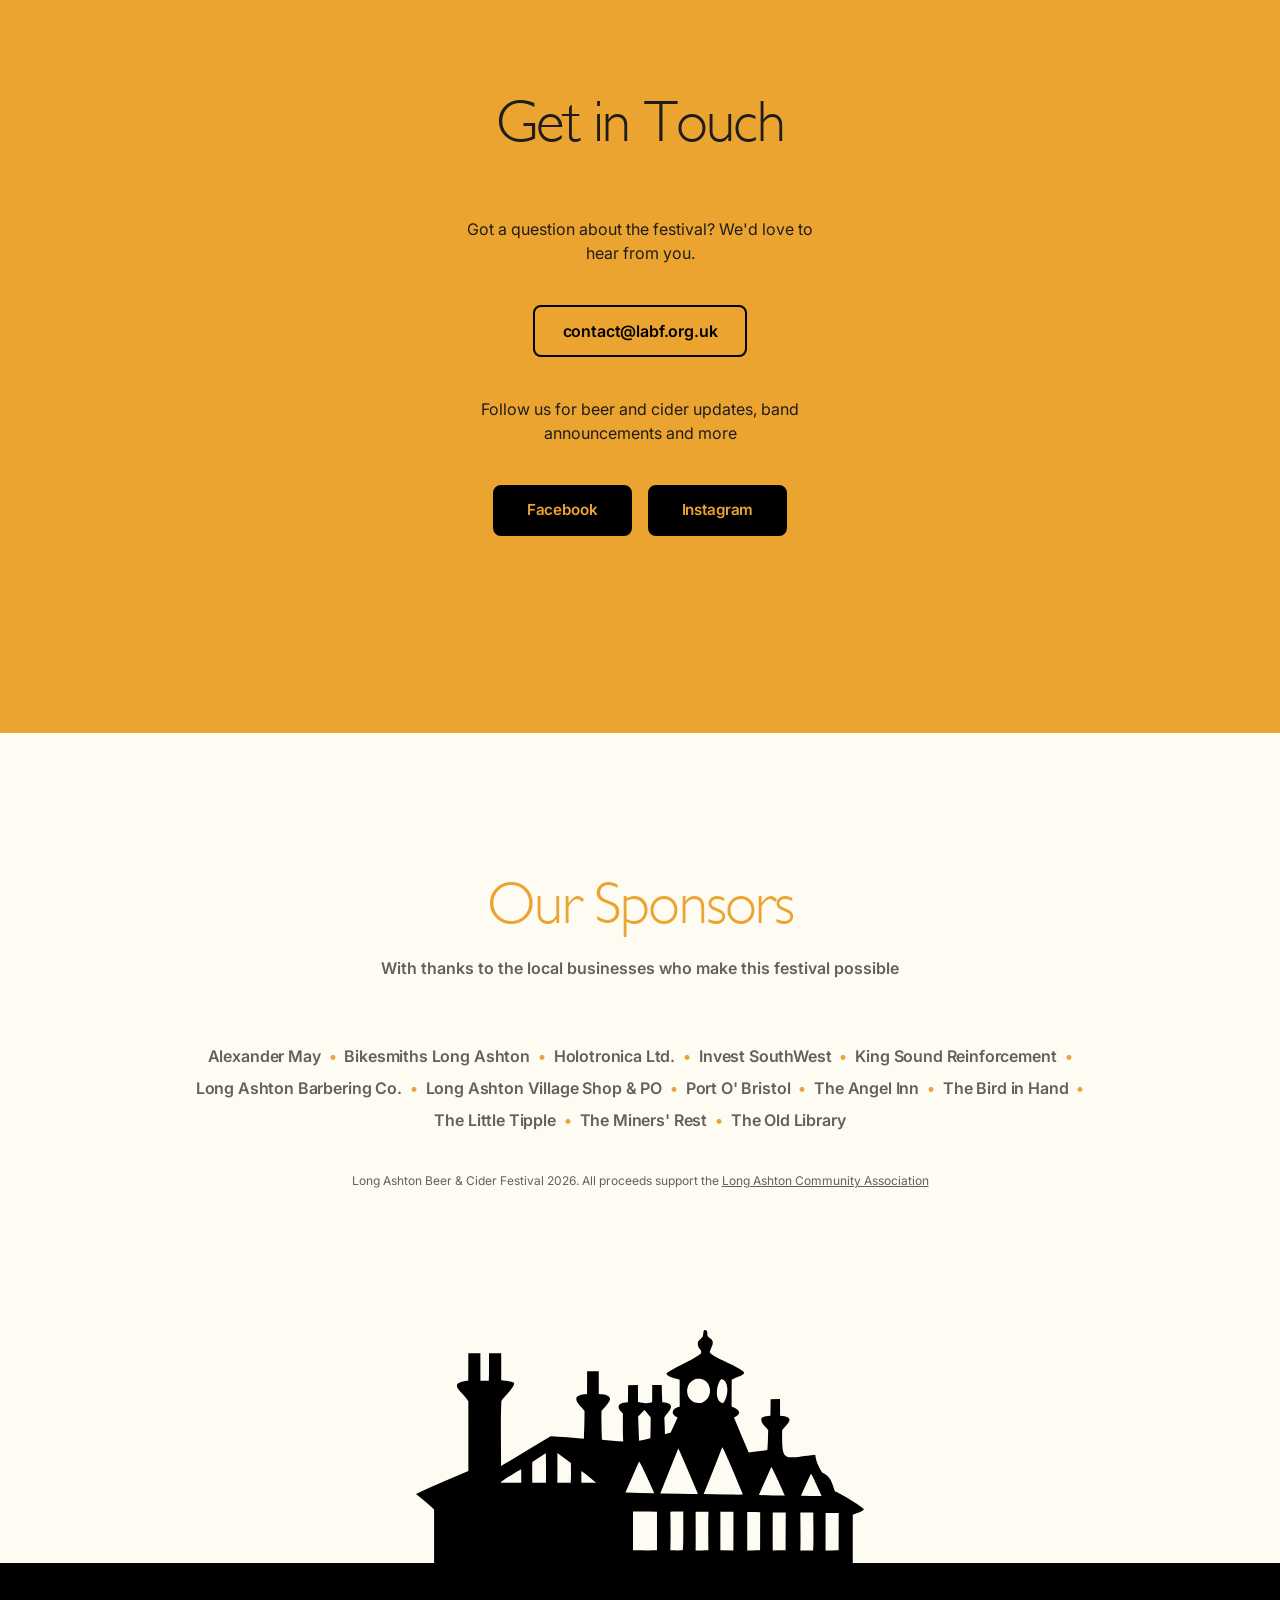
==== commit 6ade6018: "Add beer/cider detail cards with descriptions, styles and chips; add band stage times - Replace logo" ====
--- a/index.html
+++ b/index.html
@@ -23,7 +23,7 @@
     gtag('config', 'G-SJZX6BD2B6');
   </script>
 </head>
-<body>
+<body class="is-sold-out">
 <!-- TICKET STATE: to switch to sold-out mode, change the line above to: <body class="is-sold-out"> -->
 <!-- TICKET STATE: to switch back to online tickets available, change the line above to: <body> -->
 
@@ -85,7 +85,8 @@
           <div class="hero__postoffice-callout hero__cta-soldout">
             <p class="hero__postoffice-heading">Tickets &middot; &pound;15 &middot; Cash only</p>
             <p class="hero__postoffice-where">Available from <strong>Long Ashton Post Office</strong></p>
-            <p class="hero__postoffice-when">From 1 September &bull; While stocks last</p>
+            <!--p class="hero__postoffice-when">From 1 September &bull; While stocks last</p-->
+            <p class="hero__postoffice-when">While stocks last</p>
           </div>
         </div>
         <p class="hero__small hero__cta-online">Includes your first drink, commemorative glass &amp; programme. Also available from <strong>Long Ashton Post Office</strong> from 1 September (cash only).</p>
@@ -106,35 +107,7 @@
           <h3 class="section__heading">The Beers</h3>
           <p class="section__subtext">Nine real ales from some of the South West's finest breweries, confirmed for 2026</p>
         </div>
-        <div class="beverage-grid">
-          <a class="beverage-card" href="https://www.bristolbeerfactory.co.uk" target="_blank" rel="noopener">
-            <img src="assets/logos/bristol-beer-factory.png" alt="Bristol Beer Factory">
-          </a>
-          <a class="beverage-card" href="https://www.butcombe.com" target="_blank" rel="noopener">
-            <img src="assets/logos/butcombe.png" alt="Butcombe Brewing Co">
-          </a>
-          <a class="beverage-card" href="https://www.cheddarales.co.uk" target="_blank" rel="noopener">
-            <img src="assets/logos/cheddar-ales.png" alt="Cheddar Ales">
-          </a>
-          <a class="beverage-card" href="https://whitehartinncross.co.uk/" target="_blank" rel="noopener">
-            <img src="assets/logos/cross.png" alt="Cross Brewing Co">
-          </a>
-          <a class="beverage-card" href="https://goodchemistrybrewing.co.uk/" target="_blank" rel="noopener">
-            <img src="assets/logos/good-chemistry.png" alt="Good Chemistry Brewing">
-          </a>
-          <a class="beverage-card" href="https://www.hopunionbrewery.co.uk" target="_blank" rel="noopener">
-            <img src="assets/logos/hop-union.png" alt="Hop Union Brewery">
-          </a>
-          <a class="beverage-card" href="https://littlemarthabrewing.co.uk/" target="_blank" rel="noopener">
-            <img src="assets/logos/little-martha.png" alt="Little Martha Brewing Co">
-          </a>
-          <a class="beverage-card" href="https://tangentbrewing.co.uk/" target="_blank" rel="noopener">
-            <img src="assets/logos/tangent.png" alt="Tangent Brewing">
-          </a>
-          <a class="beverage-card" href="https://www.twistedoakbrewery.co.uk" target="_blank" rel="noopener">
-            <img src="assets/logos/twisted-oak.png" alt="Twisted Oak Brewery">
-          </a>
-        </div>
+        <div class="d7-grid" id="d7-beers"></div>
       </div>
 
       <div class="producer-group" id="ciders">
@@ -142,28 +115,104 @@
           <h3 class="section__heading">The Ciders</h3>
           <p class="section__subtext">From orchard to glass: five West Country ciders confirmed for 2026</p>
         </div>
-        <div class="beverage-grid">
-          <a class="beverage-card" href="https://www.butcombe.com" target="_blank" rel="noopener">
-            <img src="assets/logos/butcombe.png" alt="Butcombe Brewing Co">
-          </a>
-          <a class="beverage-card" href="https://www.theciderbox.com/" target="_blank" rel="noopener">
-            <img src="assets/logos/hecks-x-cider-box.png" alt="Heck's Cider, donated by The Cider Box">
-          </a>
-          <a class="beverage-card" href="https://www.honeyscider.co.uk" target="_blank" rel="noopener">
-            <img src="assets/logos/honeys.png" alt="Honey's Cider">
-          </a>
-          <a class="beverage-card" href="https://www.ifordcider.com/" target="_blank" rel="noopener">
-            <img src="assets/logos/iford.png" alt="Iford Cider">
-          </a>
-          <a class="beverage-card" href="https://tippettscider.com/" target="_blank" rel="noopener">
-            <img src="assets/logos/tippetts.png" alt="Tippetts Cider">
-          </a>
-        </div>
-      </div>
-
-      <p class="section__note">Breweries and cider makers confirmed for 2026. Individual beer and cider selections to be announced.</p>
-    </div>
-  </section>
+        <div class="d7-grid" id="d7-ciders"></div>
+      </div>
+    </div>
+  </section>
+
+  <!-- Beers & Ciders card JS -->
+  <script>
+    (function () {
+      const CIDERS = [
+        {
+          name: 'Stoney Bonk',
+          style: 'Flavoured',
+          brewery: "Honey's Cider",
+          abv: '4.0% ABV',
+          logo: 'assets/logos/honeys.png',
+          alt: "Honey's Cider",
+          url: 'https://www.honeyscider.co.uk',
+          location: 'Bath',
+          notes: "A fantastic blend of Honey's Midford Cider and refreshing ginger beer. Light, lively and unlike anything else on the bar."
+        },
+        {
+          name: 'Apples and Pears',
+          style: 'Medium Dry',
+          brewery: 'Tippetts Cider',
+          abv: '4.5% ABV',
+          logo: 'assets/logos/tippetts.png',
+          alt: 'Tippetts Cider',
+          url: 'https://tippettscider.com/',
+          location: 'Bristol',
+          notes: 'Made with traditional cider apples from local orchards and slowly fermented with wild yeasts. Crisp and refreshing with notes of honey, stone fruit and delicate pear-drop aromas.'
+        },
+        {
+          name: 'Ashton Press',
+          style: 'Dry',
+          brewery: 'Butcombe Brewing Co',
+          abv: '4.8% ABV',
+          logo: 'assets/logos/butcombe.png',
+          alt: 'Butcombe',
+          url: 'https://www.butcombe.com',
+          location: 'Somerset',
+          notes: 'A still, cloudy cider keeping the Long Ashton name alive. Crisp and gently tart with a soft, lingering dryness and a fresh, bright edge.'
+        },
+        {
+          name: 'Somerset Sahara',
+          style: 'Dry',
+          brewery: 'Iford Cider',
+          abv: '5.0% ABV',
+          logo: 'assets/logos/iford.png',
+          alt: 'Iford Cider',
+          url: 'https://www.ifordcider.com/',
+          location: 'Near Bath',
+          notes: 'Wild fermented from fresh-pressed Somerset apples. Still and cloudy with a hit of fresh apple, a classic bittersweet backbone and a dry finish.'
+        },
+        {
+          name: 'Medium',
+          style: 'Medium',
+          brewery: "Heck's × The Cider Box",
+          abv: '6.5% ABV',
+          logo: 'assets/logos/hecks-cider.png',
+          alt: "Heck's Cider",
+          url: 'https://www.theciderbox.com/',
+          location: 'Street, Somerset',
+          notes: 'A traditional vintage cider produced from locally grown Somerset cider apples. Selected by <a href="https://www.theciderbox.com/" target="_blank" rel="noopener">The Cider Box</a>, Bristol\'s finest cider bar.'
+        }
+      ];
+
+      const BEERS = [
+        { name: 'Blonde', style: 'Blonde', brewery: 'Little Martha Brewing Co', location: 'Bristol', abv: '3.8% ABV', logo: 'assets/logos/little-martha.png', alt: 'Little Martha', url: 'https://littlemarthabrewing.co.uk/', notes: 'A super refreshing summer cask blonde with lovely subtle tropical flavours balanced with pale malt. Brewed with Cascade and Olicana hops — easy-drinking and made to slip down nicely.' },
+        { name: 'Old Coach Road', style: 'Amber', brewery: 'Cross Brewing Co', location: 'Somerset', abv: '3.9% ABV', logo: 'assets/logos/cross.png', alt: 'Cross Brewing Co', url: 'https://whitehartinncross.co.uk/', notes: 'A traditional amber ale with a biscuit malt backbone and earthy English hops. Exactly what a Somerset village bitter should be.' },
+        { name: 'Hops and Glory', style: 'Trad English Pale Ale', brewery: 'Butcombe Brewing Co', location: 'Somerset', abv: '4.2% ABV', logo: 'assets/logos/butcombe.png', alt: 'Butcombe', url: 'https://www.butcombe.com/beers/hops-and-glory/', notes: 'A modern Real English Pale Ale brewed with six British hop varieties including First Gold and Olicana. A bright pale gold ale bursting with vibrant citrus and tropical fruit aromas, with notes of juicy grapefruit and fresh orange peel.' },
+        { name: 'Code Red', style: 'Red IPA', brewery: 'Twisted Oak Brewery', location: 'Somerset', abv: '4.3% ABV', logo: 'assets/logos/twisted-oak.png', alt: 'Twisted Oak Brewery', url: 'https://www.twistedoakbrewery.co.uk/our-beers/', notes: 'An addictive ruby red IPA brewed with UK Jester hops, giving a punchy aroma of tropical fruits. Brewed with Chinook, Cascade and Jester hops for a bold hit of colour and character.' },
+        { name: 'Alpha Centauri', style: 'Galaxy IPA', brewery: 'Hop Union Brewery', location: 'Bristol', abv: '4.36% ABV', logo: 'assets/logos/hop-union.png', alt: 'Hop Union Brewery', url: 'https://www.hopunionbrewery.co.uk/beers', notes: 'A Galaxy IPA with a cosmic blend of new world hops. Citra and Sabro bring citrus and creamy tropical notes; dry hopping with Galaxy, Krush, Sabro and Citra gives bright passion fruit, pineapple, and stone fruit flavours with a smooth, juicy finish.' },
+        { name: 'One More Mile', style: 'Amber', brewery: 'Good Chemistry Brewing', location: 'Bristol', abv: '4.5% ABV', logo: 'assets/logos/good-chemistry.png', alt: 'Good Chemistry', url: 'https://goodchemistrybrewing.co.uk/', notes: 'A beautifully balanced best bitter with rich biscuity malt, dried citrus and raisin notes, rounded out by a smooth, gently bitter finish.' },
+        { name: 'Independence', style: 'Premium Pale', brewery: 'Bristol Beer Factory', location: 'Bristol', abv: '4.6% ABV', logo: 'assets/logos/bristol-beer-factory.png', alt: 'Bristol Beer Factory', url: 'https://www.bristolbeerfactory.co.uk/products/independence-cask', notes: 'A distinctive American pale ale full of big hop character but without the strong bitterness. American hops added throughout the boil and in conditioning give a fresh aromatic boost. CAMRA\'s Champion Beer of Britain 2026.' },
+        { name: 'Karma Citra', style: 'Pale', brewery: 'Tangent Brewing', location: 'Bristol', abv: '5.0% ABV', logo: 'assets/logos/tangent.png', alt: 'Tangent Brewing', url: 'https://tangentbrewing.co.uk/product/karma-citra/', notes: 'A Citra Pale Ale all about balance and flavour. With its pale golden hue and gentle citrus notes, each sip offers a refreshing and mildly bitter experience. Harmony in every drop.' },
+        { name: "Goat's Leap", style: 'Copper', brewery: 'Cheddar Ales', location: 'Cheddar', abv: '5.5% ABV', logo: 'assets/logos/cheddar-ales.png', alt: 'Cheddar Ales', url: 'https://www.cheddarales.co.uk/goats-leap-india-pale-ale/a/37/', notes: 'Full-bodied and powerful, with a strikingly bitter finish. Traditional English hops — Goldings, Challenger and Fuggles — give a big malty hit that trails off into a bittersweet floral finish. Named after a legendary fishing spot in the Mekedatu Gorge, India.' }
+      ];
+
+      function buildGrid(items, gridId) {
+        var grid = document.getElementById(gridId);
+        if (!grid) return;
+        items.forEach(function(c) {
+          var item = document.createElement('div');
+          item.className = 'd7-item';
+          item.innerHTML =
+            '<a class="beverage-card" href="' + c.url + '" target="_blank" rel="noopener"><img src="' + c.logo + '" alt="' + c.alt + '"></a>' +
+            '<p class="dc-brewery">' + c.brewery + ' &middot; ' + c.location + '</p>' +
+            '<h3 class="dc-name">' + c.name + '</h3>' +
+            '<div class="dc-meta">' + (c.style ? '<span class="dc-style-chip--solid">' + c.style + '</span>' : '') + '<span class="dc-abv">' + c.abv + '</span></div>' +
+            '<hr class="dc-rule">' +
+            '<p class="dc-notes">' + c.notes + '</p>';
+          grid.appendChild(item);
+        });
+      }
+      buildGrid(CIDERS, 'd7-ciders');
+      buildGrid(BEERS,  'd7-beers');
+    })();
+  </script>
 
   <!-- ============================================================
        LIVE MUSIC
@@ -181,7 +230,10 @@
         <div class="artist__content">
           <div class="artist__header">
             <span class="artist__tag">Headline Act</span>
-            <h3 class="artist__name">Total Clusterfunk</h3>
+            <div class="artist__name-group">
+              <h3 class="artist__name">Total Clusterfunk</h3>
+              <span class="artist__time">21:15 – 22:45</span>
+            </div>
           </div>
           <p class="artist__bio">A Bristol soul-funk 8-piece with a stellar show. Comprising former members of Roni Size and Reprazent, The Federation and Massive Attack, they bring pure energy to the stage — mixing brass-heavy funk classics, smooth soul gems and tight original tunes that are sure to get you moving.</p>
           <blockquote class="artist__quote">
@@ -200,7 +252,10 @@
             <img src="assets/steve-payne.jpg" alt="Steve Payne performing live" loading="lazy">
           </div>
           <div class="artist__content">
-            <h3 class="artist__name">SP3 Blues Trio</h3>
+            <div class="artist__name-group">
+              <h3 class="artist__name">SP3 Blues Trio</h3>
+              <span class="artist__time">19:45 – 20:30</span>
+            </div>
             <p class="artist__bio">Legendary Bristol bluesman Steve Payne and guitarist Lyndon Webb, together with Yardbirds and Nine Below Zero harp man Billyboy Miskimmin — world class blues and boogie from three of the UK's finest exponents.</p>
             <a href="https://spthree.co.uk" class="btn btn--outline" target="_blank" rel="noopener">Visit their website</a>
           </div>
@@ -211,7 +266,10 @@
             <img src="assets/the-shrinks.jpg" alt="The Shrinks" loading="lazy">
           </div>
           <div class="artist__content">
-            <h3 class="artist__name">The Shrinks</h3>
+            <div class="artist__name-group">
+              <h3 class="artist__name">The Shrinks</h3>
+              <span class="artist__time">18:30 – 19:15</span>
+            </div>
             <p class="artist__bio">England's premier exponents of 'Avonicana' — where the mighty Mississippi meets the muddy Avon. More Cotham than Country, The Shrinks offer an off-kilter cocktail of original songs and Americana covers played with vim.</p>
             <a href="https://x.com/Moredamnedlies" class="btn btn--outline" target="_blank" rel="noopener">Follow on X</a>
           </div>
@@ -222,7 +280,10 @@
             <img src="assets/hester-miller.jpeg" alt="Hester Miller performing with her ukulele" loading="lazy">
           </div>
           <div class="artist__content">
-            <h3 class="artist__name">Hester Miller</h3>
+            <div class="artist__name-group">
+              <h3 class="artist__name">Hester Miller</h3>
+              <span class="artist__time">17:00 – 17:45</span>
+            </div>
             <p class="artist__bio">A regular at open mic nights around Bristol, the Malago-go Music Club and Victoria Park Festival. Hester brings a fabulous voice, wonderful ukulele playing and a warmth that fills any room.</p>
           </div>
         </article>
--- a/style.css
+++ b/style.css
@@ -341,6 +341,32 @@
 .is-sold-out .hero .hero__cta-soldout { display: flex; }
 .is-sold-out .nav__cta { display: none; }
 
+.d7-grid {
+  display: grid;
+  grid-template-columns: repeat(3, 1fr);
+  gap: 4rem 1.5rem;
+}
+
+.d7-item { display: flex; flex-direction: column; }
+.d7-item .beverage-card { margin-bottom: 1.5rem; }
+
+/* Card metadata */
+.dc-brewery { font-size: 0.6rem; font-weight: 600; letter-spacing: 0.08em; text-transform: uppercase; color: var(--amber-dark); margin-bottom: 0.3rem; }
+.dc-name { font-family: var(--font-display); font-weight: 600; font-size: 1.35rem; line-height: 1.15; color: var(--on-cream); margin-bottom: 0.5rem; }
+.dc-meta { display: flex; align-items: center; gap: 0.5rem; margin-bottom: 0.75rem; }
+.dc-style-chip { font-family: var(--font-body); font-size: 0.7rem; font-weight: 600; letter-spacing: 0.02em; color: var(--amber-dark); }
+.dc-style-chip::after { content: ' ·'; color: var(--on-cream-muted); font-weight: 400; }
+.dc-style-chip--solid { font-family: var(--font-body); font-size: 0.6rem; font-weight: 600; letter-spacing: 0.02em; color: var(--amber-dark); background: rgba(236, 164, 49, 0.2); border-radius: 2rem; padding: 0.2em 0.65em; }
+.dc-abv { font-size: 0.7rem; font-weight: 400; color: var(--on-cream-muted); }
+.dc-rule { display: none; }
+.dc-notes { font-size: 0.85rem; color: var(--on-cream); line-height: 1.65; }
+.dc-notes a { color: inherit; text-decoration: underline; text-underline-offset: 0.2em; }
+.dc-notes a:hover { color: var(--amber-dark); }
+
+@media (max-width: 680px) {
+  .d7-grid { grid-template-columns: repeat(2, 1fr); gap: 2.5rem 1rem; }
+}
+
 /* Post office callout */
 .hero__postoffice-callout {
   display: flex;
@@ -582,6 +608,12 @@
 /* ============================================================
    ARTIST (BANDS + FOOD)
 ============================================================ */
+.artist__name-group {
+  display: flex;
+  flex-direction: column;
+  gap: 0.2rem;
+}
+
 .artist__name {
   font-family: var(--font-display);
   font-weight: 600;
@@ -670,6 +702,14 @@
   text-transform: uppercase;
 }
 
+.artist__time {
+  display: inline-block;
+  font-size: 0.7rem;
+  font-weight: 600;
+  letter-spacing: 0.04em;
+  color: var(--amber);
+}
+
 /* Supporting acts grid */
 .artists-grid {
   display: flex;
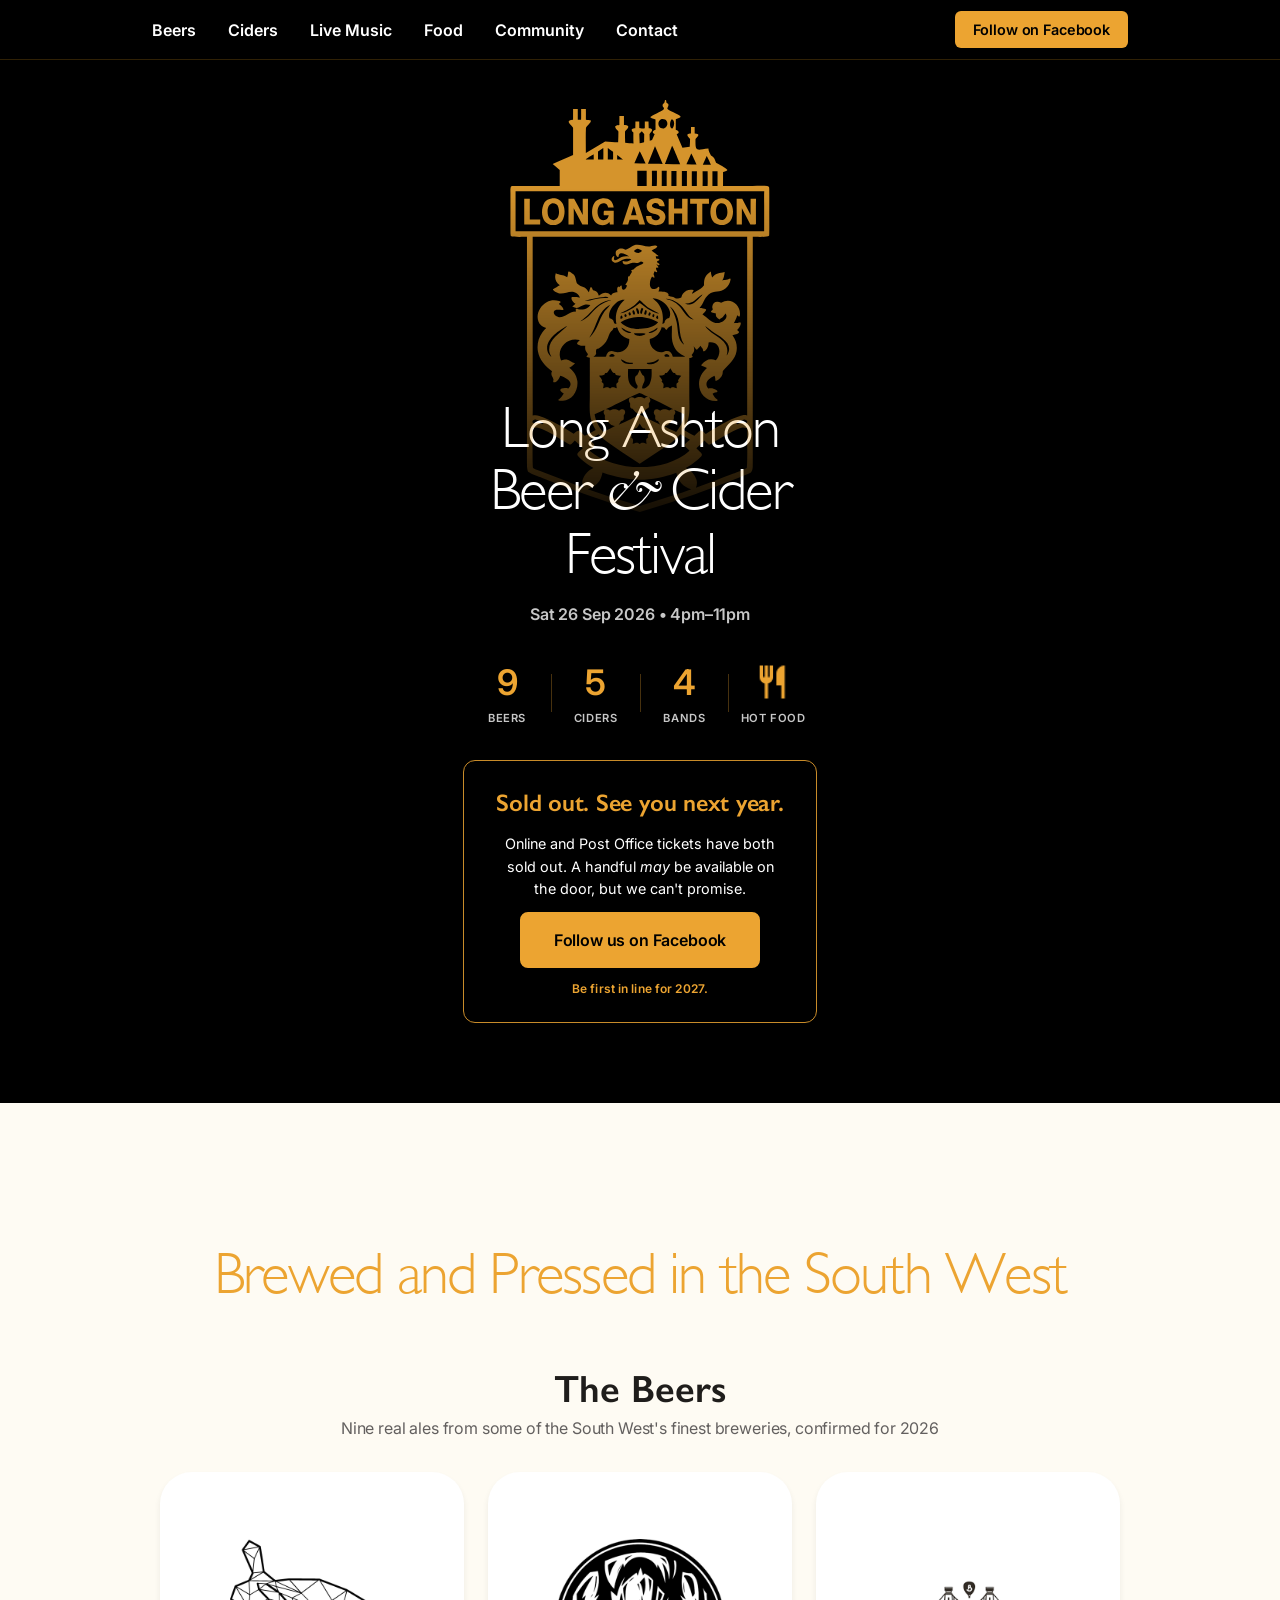
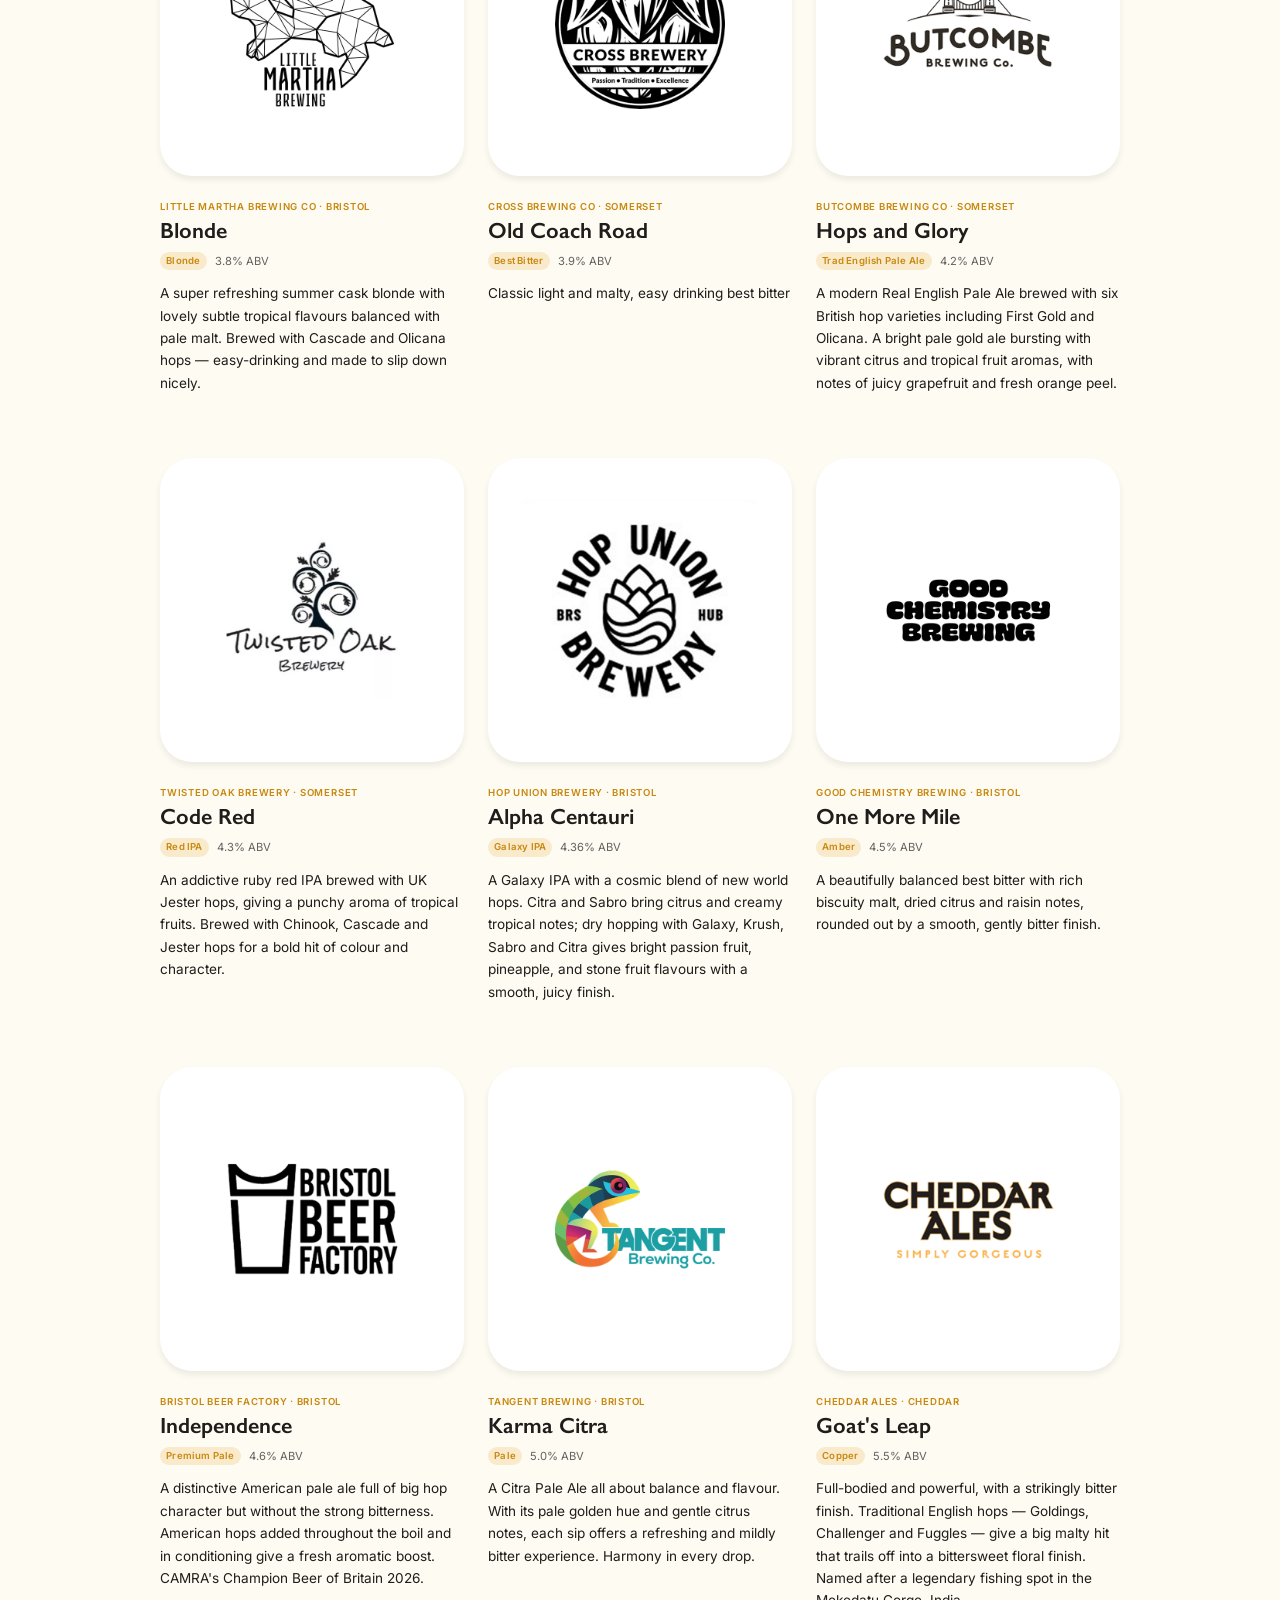
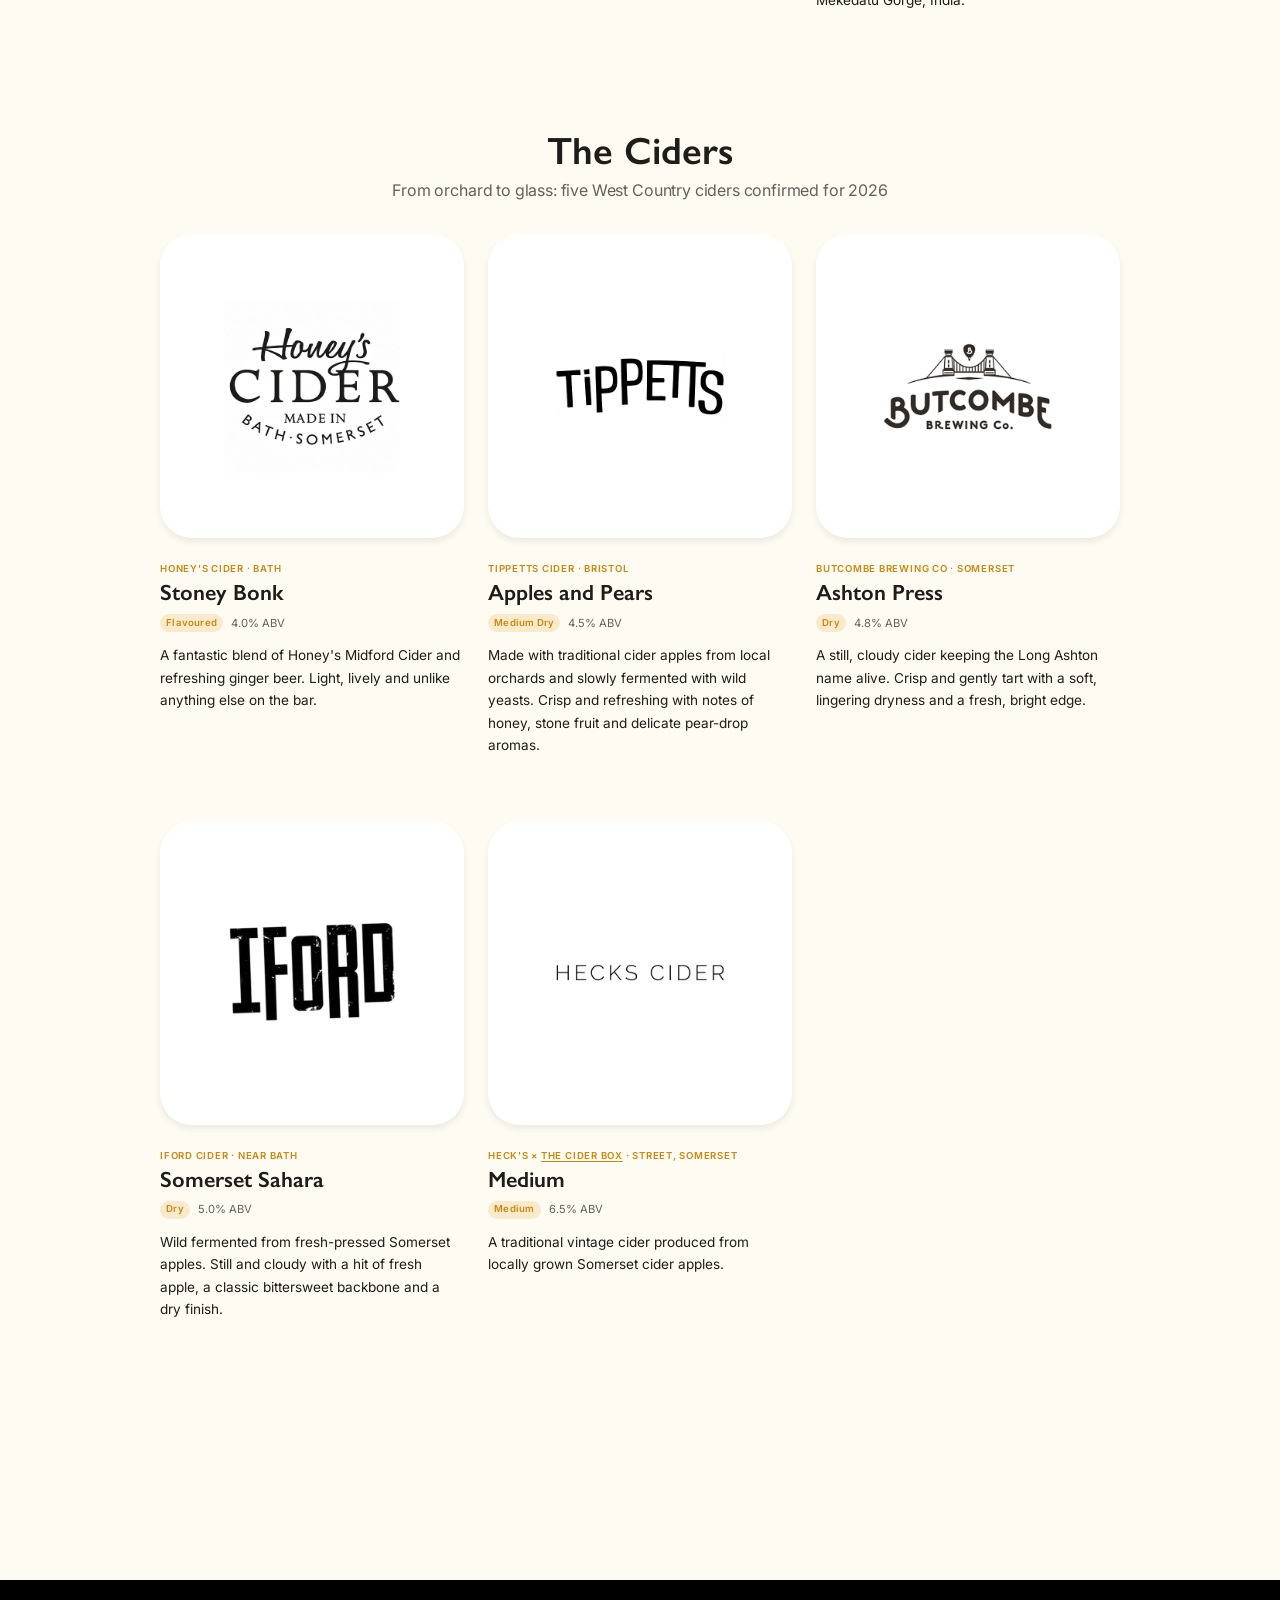
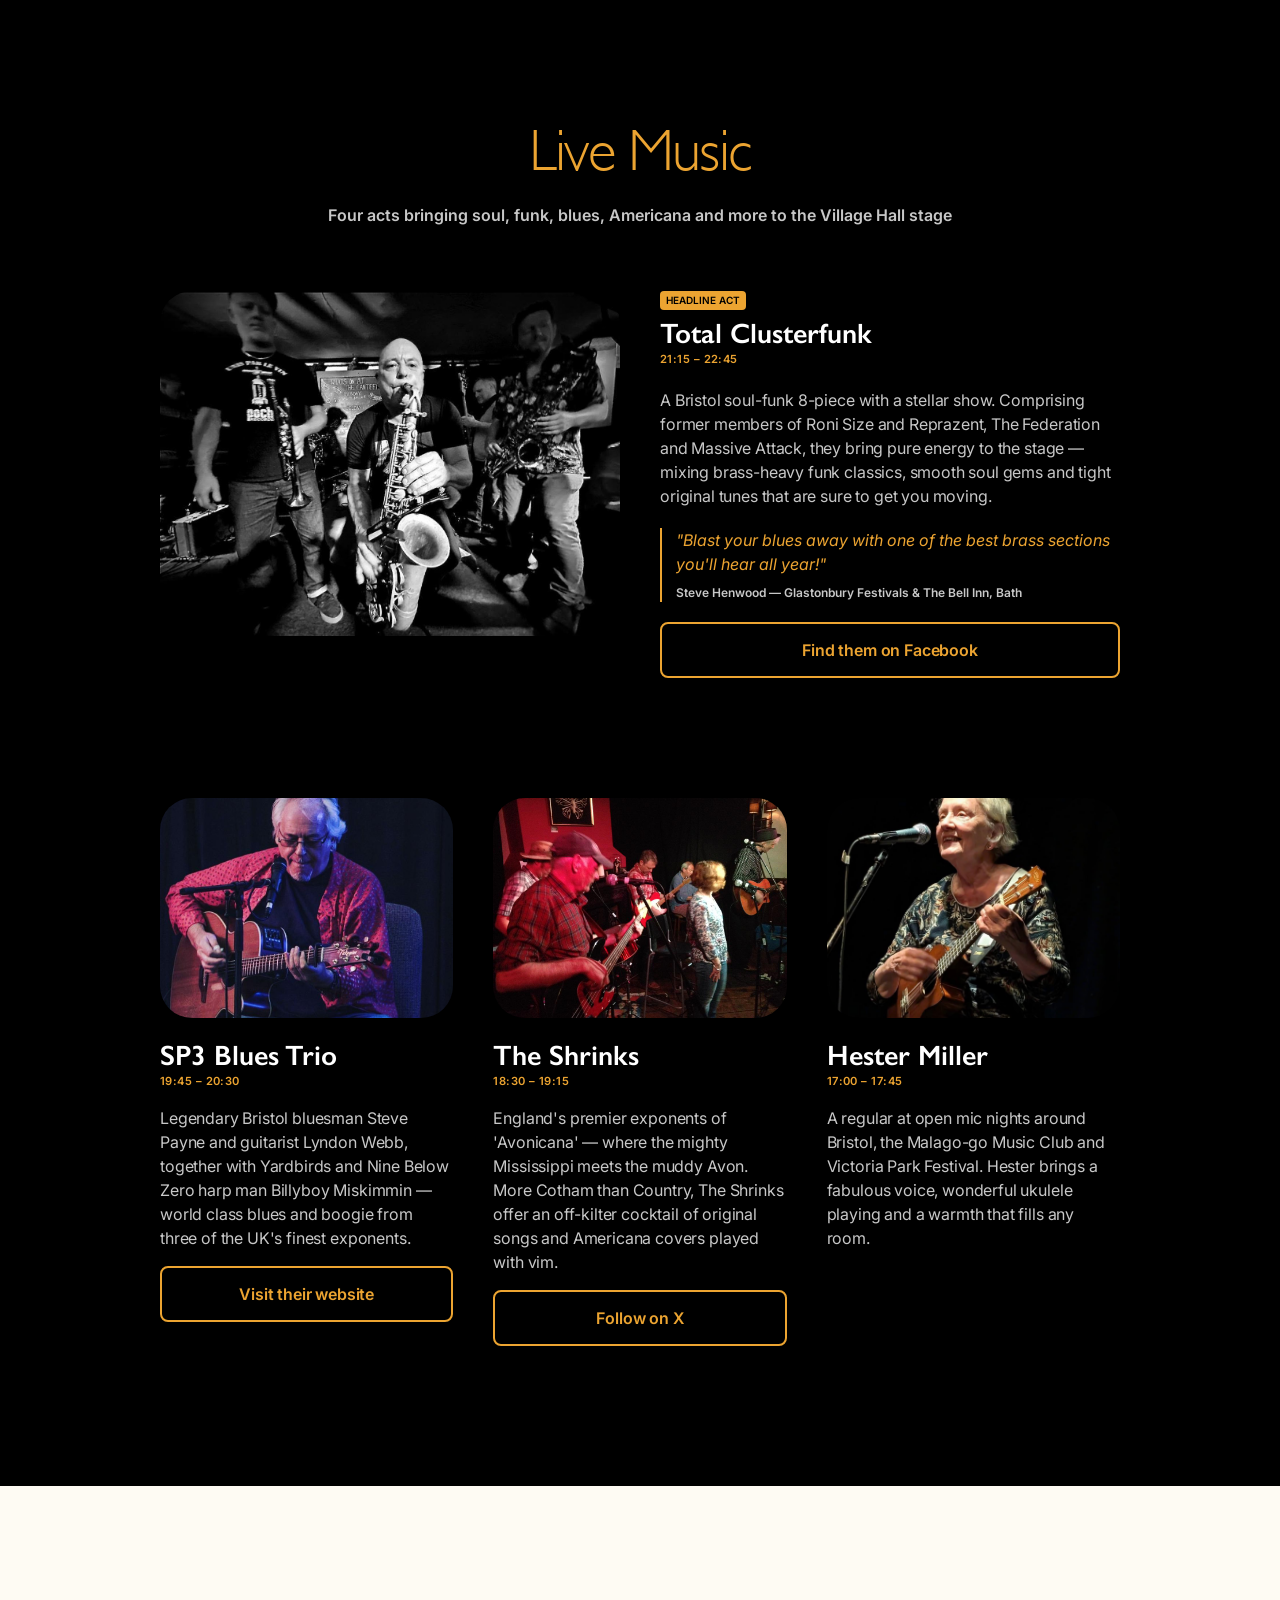
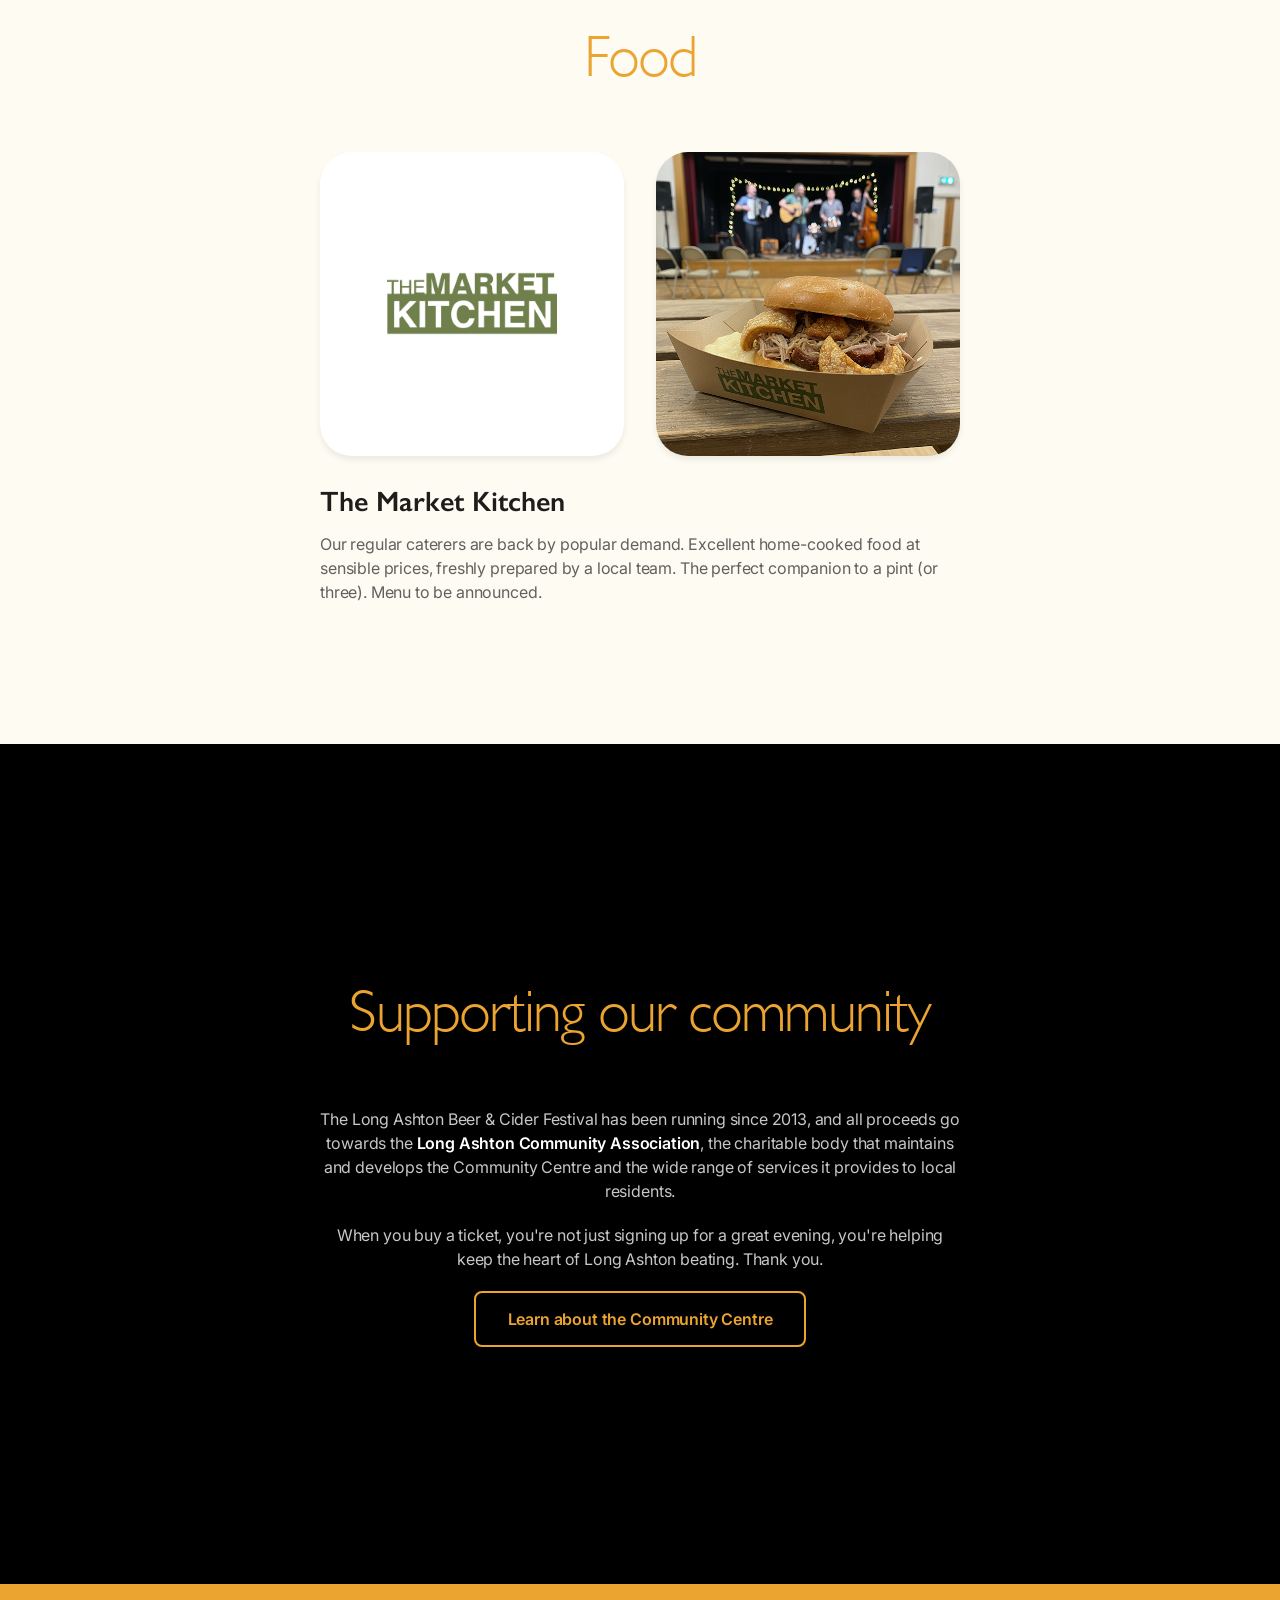
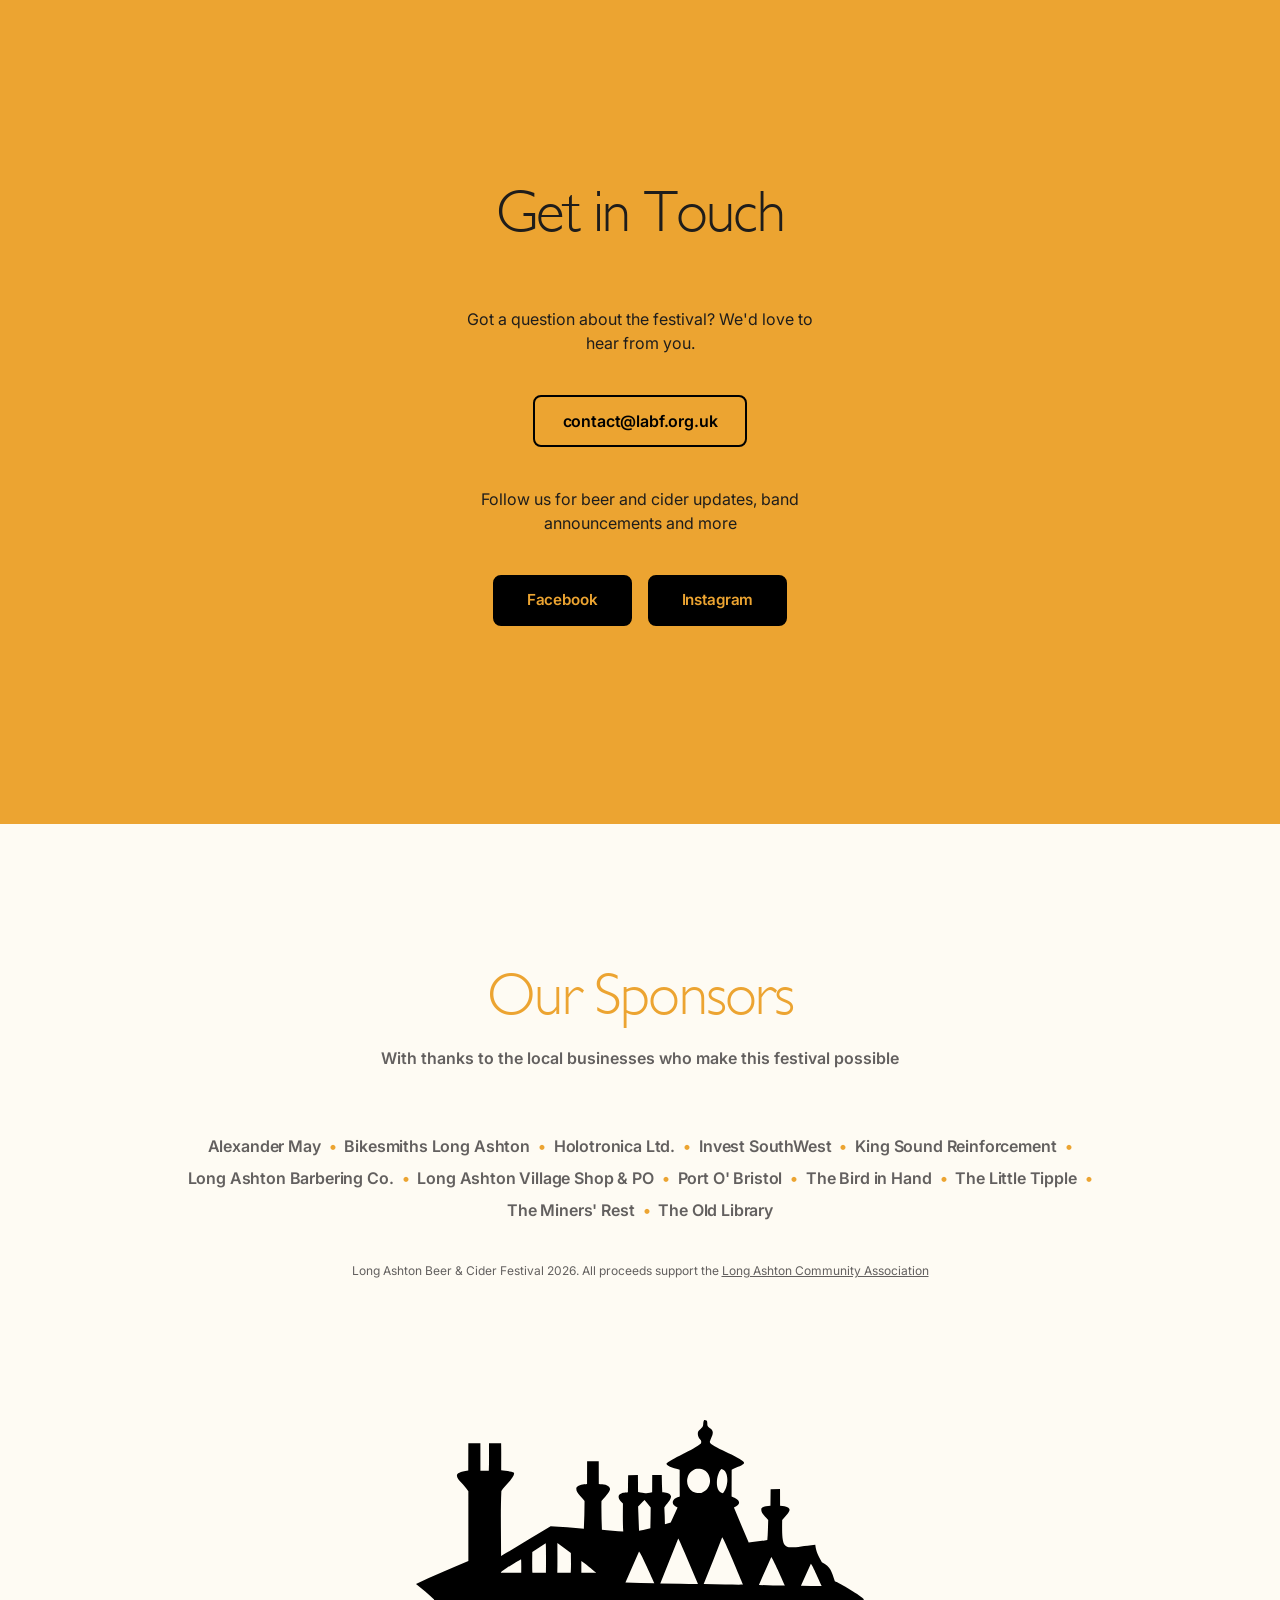
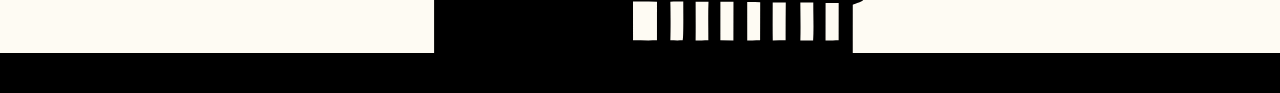
==== commit c7b86773: "Add Facebook CTA to sold-out nav; add fully sold-out state - is-sold-out: replace Get Tickets nav bu" ====
--- a/index.html
+++ b/index.html
@@ -23,9 +23,12 @@
     gtag('config', 'G-SJZX6BD2B6');
   </script>
 </head>
-<body class="is-sold-out">
-<!-- TICKET STATE: to switch to sold-out mode, change the line above to: <body class="is-sold-out"> -->
-<!-- TICKET STATE: to switch back to online tickets available, change the line above to: <body> -->
+<body class="is-sold-out-completely">
+<!-- TICKET STATE:
+  Online tickets available:       <body>
+  Online sold out, PO available:  <body class="is-sold-out">
+  Completely sold out:            <body class="is-sold-out-completely">
+-->
 
   <!-- ============================================================
        NAV
@@ -43,7 +46,8 @@
         <li><a href="#community">Community</a></li>
         <li><a href="#contact">Contact</a></li>
       </ul>
-      <a href="https://lacc.info/events/31/details" class="nav__cta" target="_blank" rel="noopener" onclick="gtag('event','buy_tickets',{location:'navigation'})">Get Tickets</a>
+      <a href="https://lacc.info/events/31/details" class="nav__cta nav__cta--tickets" target="_blank" rel="noopener" onclick="gtag('event','buy_tickets',{location:'navigation'})">Get Tickets</a>
+      <a href="https://www.facebook.com/LongAshtonBCF" class="nav__cta nav__cta--facebook" target="_blank" rel="noopener" onclick="gtag('event','facebook_follow',{location:'navigation'})">Follow on Facebook</a>
     </div>
   </nav>
 
@@ -81,12 +85,19 @@
           <!-- Shown when online tickets available -->
           <a href="https://lacc.info/events/31/details" class="btn btn--primary hero__cta-online" target="_blank" rel="noopener" onclick="gtag('event','buy_tickets',{location:'hero'})">Get Tickets &middot; &pound;15</a>
           <p class="hero__scarcity hero__cta-online">Limited online tickets &ndash; don't miss out</p>
-          <!-- Shown when online tickets sold out -->
+          <!-- Shown when online tickets sold out, post office available -->
           <div class="hero__postoffice-callout hero__cta-soldout">
             <p class="hero__postoffice-heading">Tickets &middot; &pound;15 &middot; Cash only</p>
             <p class="hero__postoffice-where">Available from <strong>Long Ashton Post Office</strong></p>
             <!--p class="hero__postoffice-when">From 1 September &bull; While stocks last</p-->
             <p class="hero__postoffice-when">While stocks last</p>
+          </div>
+          <!-- Shown when completely sold out -->
+          <div class="hero__soldout-callout hero__cta-soldout-completely">
+            <p class="hero__soldout-heading">Sold out. See you next year.</p>
+            <p class="hero__soldout-body">Online and Post Office tickets have both sold out. A handful <em>may</em> be available on the door, but we can't promise.</p>
+            <a href="https://www.facebook.com/LongAshtonBCF" class="btn btn--primary" target="_blank" rel="noopener" onclick="gtag('event','facebook_follow',{location:'hero'})">Follow us on Facebook</a>
+            <p class="hero__scarcity">Be first in line for 2027.</p>
           </div>
         </div>
         <p class="hero__small hero__cta-online">Includes your first drink, commemorative glass &amp; programme. Also available from <strong>Long Ashton Post Office</strong> from 1 September (cash only).</p>
@@ -171,19 +182,19 @@
         {
           name: 'Medium',
           style: 'Medium',
-          brewery: "Heck's × The Cider Box",
+          brewery: "Heck's × <a href='https://www.theciderbox.com/' target='_blank' rel='noopener'>The Cider Box</a>",
           abv: '6.5% ABV',
           logo: 'assets/logos/hecks-cider.png',
           alt: "Heck's Cider",
-          url: 'https://www.theciderbox.com/',
+          url: 'https://www.heckscider.com/',
           location: 'Street, Somerset',
-          notes: 'A traditional vintage cider produced from locally grown Somerset cider apples. Selected by <a href="https://www.theciderbox.com/" target="_blank" rel="noopener">The Cider Box</a>, Bristol\'s finest cider bar.'
+          notes: 'A traditional vintage cider produced from locally grown Somerset cider apples.'
         }
       ];
 
       const BEERS = [
         { name: 'Blonde', style: 'Blonde', brewery: 'Little Martha Brewing Co', location: 'Bristol', abv: '3.8% ABV', logo: 'assets/logos/little-martha.png', alt: 'Little Martha', url: 'https://littlemarthabrewing.co.uk/', notes: 'A super refreshing summer cask blonde with lovely subtle tropical flavours balanced with pale malt. Brewed with Cascade and Olicana hops — easy-drinking and made to slip down nicely.' },
-        { name: 'Old Coach Road', style: 'Amber', brewery: 'Cross Brewing Co', location: 'Somerset', abv: '3.9% ABV', logo: 'assets/logos/cross.png', alt: 'Cross Brewing Co', url: 'https://whitehartinncross.co.uk/', notes: 'A traditional amber ale with a biscuit malt backbone and earthy English hops. Exactly what a Somerset village bitter should be.' },
+        { name: 'Old Coach Road', style: 'Best Bitter', brewery: 'Cross Brewing Co', location: 'Somerset', abv: '3.9% ABV', logo: 'assets/logos/cross.png', alt: 'Cross Brewing Co', url: 'https://whitehartinncross.co.uk/', notes: 'Classic light and malty, easy drinking best bitter' },
         { name: 'Hops and Glory', style: 'Trad English Pale Ale', brewery: 'Butcombe Brewing Co', location: 'Somerset', abv: '4.2% ABV', logo: 'assets/logos/butcombe.png', alt: 'Butcombe', url: 'https://www.butcombe.com/beers/hops-and-glory/', notes: 'A modern Real English Pale Ale brewed with six British hop varieties including First Gold and Olicana. A bright pale gold ale bursting with vibrant citrus and tropical fruit aromas, with notes of juicy grapefruit and fresh orange peel.' },
         { name: 'Code Red', style: 'Red IPA', brewery: 'Twisted Oak Brewery', location: 'Somerset', abv: '4.3% ABV', logo: 'assets/logos/twisted-oak.png', alt: 'Twisted Oak Brewery', url: 'https://www.twistedoakbrewery.co.uk/our-beers/', notes: 'An addictive ruby red IPA brewed with UK Jester hops, giving a punchy aroma of tropical fruits. Brewed with Chinook, Cascade and Jester hops for a bold hit of colour and character.' },
         { name: 'Alpha Centauri', style: 'Galaxy IPA', brewery: 'Hop Union Brewery', location: 'Bristol', abv: '4.36% ABV', logo: 'assets/logos/hop-union.png', alt: 'Hop Union Brewery', url: 'https://www.hopunionbrewery.co.uk/beers', notes: 'A Galaxy IPA with a cosmic blend of new world hops. Citra and Sabro bring citrus and creamy tropical notes; dry hopping with Galaxy, Krush, Sabro and Citra gives bright passion fruit, pineapple, and stone fruit flavours with a smooth, juicy finish.' },
@@ -371,8 +382,6 @@
         <span class="sponsors-dot" aria-hidden="true">&bull;</span>
         <a href="https://portobristol.co.uk/" target="_blank" rel="noopener" role="listitem">Port O' Bristol</a>
         <span class="sponsors-dot" aria-hidden="true">&bull;</span>
-        <a href="https://theangelinn-longashton.co.uk" target="_blank" rel="noopener" role="listitem">The Angel Inn</a>
-        <span class="sponsors-dot" aria-hidden="true">&bull;</span>
         <a href="https://thebirdinla.co.uk" target="_blank" rel="noopener" role="listitem">The Bird in Hand</a>
         <span class="sponsors-dot" aria-hidden="true">&bull;</span>
         <a href="https://littletipple.co.uk" target="_blank" rel="noopener" role="listitem">The Little Tipple</a>
--- a/style.css
+++ b/style.css
@@ -138,6 +138,12 @@
 }
 
 .nav__cta:hover { background: var(--amber-dark); }
+
+.nav__cta--facebook {
+  background: var(--amber);
+  color: var(--black);
+}
+.nav__cta--facebook:hover { background: var(--amber-dark); }
 
 /* Hamburger */
 .nav__toggle {
@@ -281,9 +287,8 @@
 }
 
 .hero__stat-icon {
-  width: 36px;
-  height: 36px;
-  padding: 4px 0;
+  width: auto;
+  height: 44px;
   color: var(--amber);
 }
 
@@ -330,16 +335,28 @@
 
 /* ============================================================
    SOLD-OUT TOGGLE
-   Add class="is-sold-out" to <body> to switch to post office mode
-============================================================ */
-
-/* Default: show online CTA, hide post office callout */
+   <body>                        — online tickets available
+   <body class="is-sold-out">   — online sold out, post office available
+   <body class="is-sold-out-completely"> — all tickets gone
+============================================================ */
+
+/* Default: show online CTA only */
 .hero .hero__cta-soldout { display: none; }
-
-/* Sold out: hide online CTA, show post office callout */
+.hero .hero__cta-soldout-completely { display: none; }
+.nav__cta--facebook { display: none; }
+
+/* Online sold out: show post office callout + Facebook nav button */
 .is-sold-out .hero__cta-online { display: none; }
 .is-sold-out .hero .hero__cta-soldout { display: flex; }
-.is-sold-out .nav__cta { display: none; }
+.is-sold-out .nav__cta--tickets { display: none; }
+.is-sold-out .nav__cta--facebook { display: block; }
+
+/* Completely sold out: show fully-sold-out callout + Facebook nav button */
+.is-sold-out-completely .hero__cta-online { display: none; }
+.is-sold-out-completely .hero .hero__cta-soldout { display: none; }
+.is-sold-out-completely .hero .hero__cta-soldout-completely { display: flex; }
+.is-sold-out-completely .nav__cta--tickets { display: none; }
+.is-sold-out-completely .nav__cta--facebook { display: block; }
 
 .d7-grid {
   display: grid;
@@ -352,6 +369,7 @@
 
 /* Card metadata */
 .dc-brewery { font-size: 0.6rem; font-weight: 600; letter-spacing: 0.08em; text-transform: uppercase; color: var(--amber-dark); margin-bottom: 0.3rem; }
+.dc-brewery a { color: inherit; text-decoration: underline; text-underline-offset: 0.2em; }
 .dc-name { font-family: var(--font-display); font-weight: 600; font-size: 1.35rem; line-height: 1.15; color: var(--on-cream); margin-bottom: 0.5rem; }
 .dc-meta { display: flex; align-items: center; gap: 0.5rem; margin-bottom: 0.75rem; }
 .dc-style-chip { font-family: var(--font-body); font-size: 0.7rem; font-weight: 600; letter-spacing: 0.02em; color: var(--amber-dark); }
@@ -403,6 +421,54 @@
   letter-spacing: 0.01em;
 }
 
+/* Completely sold out callout */
+.hero__soldout-callout {
+  display: flex;
+  flex-direction: column;
+  align-items: center;
+  gap: 0.75rem;
+  border: 1px solid rgba(236, 164, 49, 0.85);
+  border-radius: 0.75rem;
+  padding: 1.5rem 2rem;
+  text-align: center;
+}
+
+.hero__soldout-heading {
+  font-family: var(--font-display);
+  font-weight: 600;
+  font-size: 1.5rem;
+  letter-spacing: -0.01em;
+  color: var(--amber);
+}
+
+.hero__soldout-body {
+  font-size: 0.9rem;
+  color: var(--on-black);
+  line-height: 1.55;
+  max-width: 32ch;
+}
+
+.hero__soldout-nudge {
+  font-size: 0.75rem;
+  color: var(--on-black-muted);
+  letter-spacing: 0.01em;
+  margin-top: 0.75rem;
+}
+
+.btn--facebook {
+  display: inline-block;
+  background: #1877F2;
+  color: #fff;
+  padding: 0.55em 1.25em;
+  border-radius: 6px;
+  font-size: 0.9rem;
+  font-weight: 600;
+  letter-spacing: -0.01em;
+  transition: background var(--transition);
+  white-space: nowrap;
+}
+.btn--facebook:hover { background: #0f65d3; }
+
 @media (min-width: 480px) {
   .hero__crest { width: 260px; margin-bottom: -115px; }
   .hero__stat-value { font-size: 2.2rem; }
